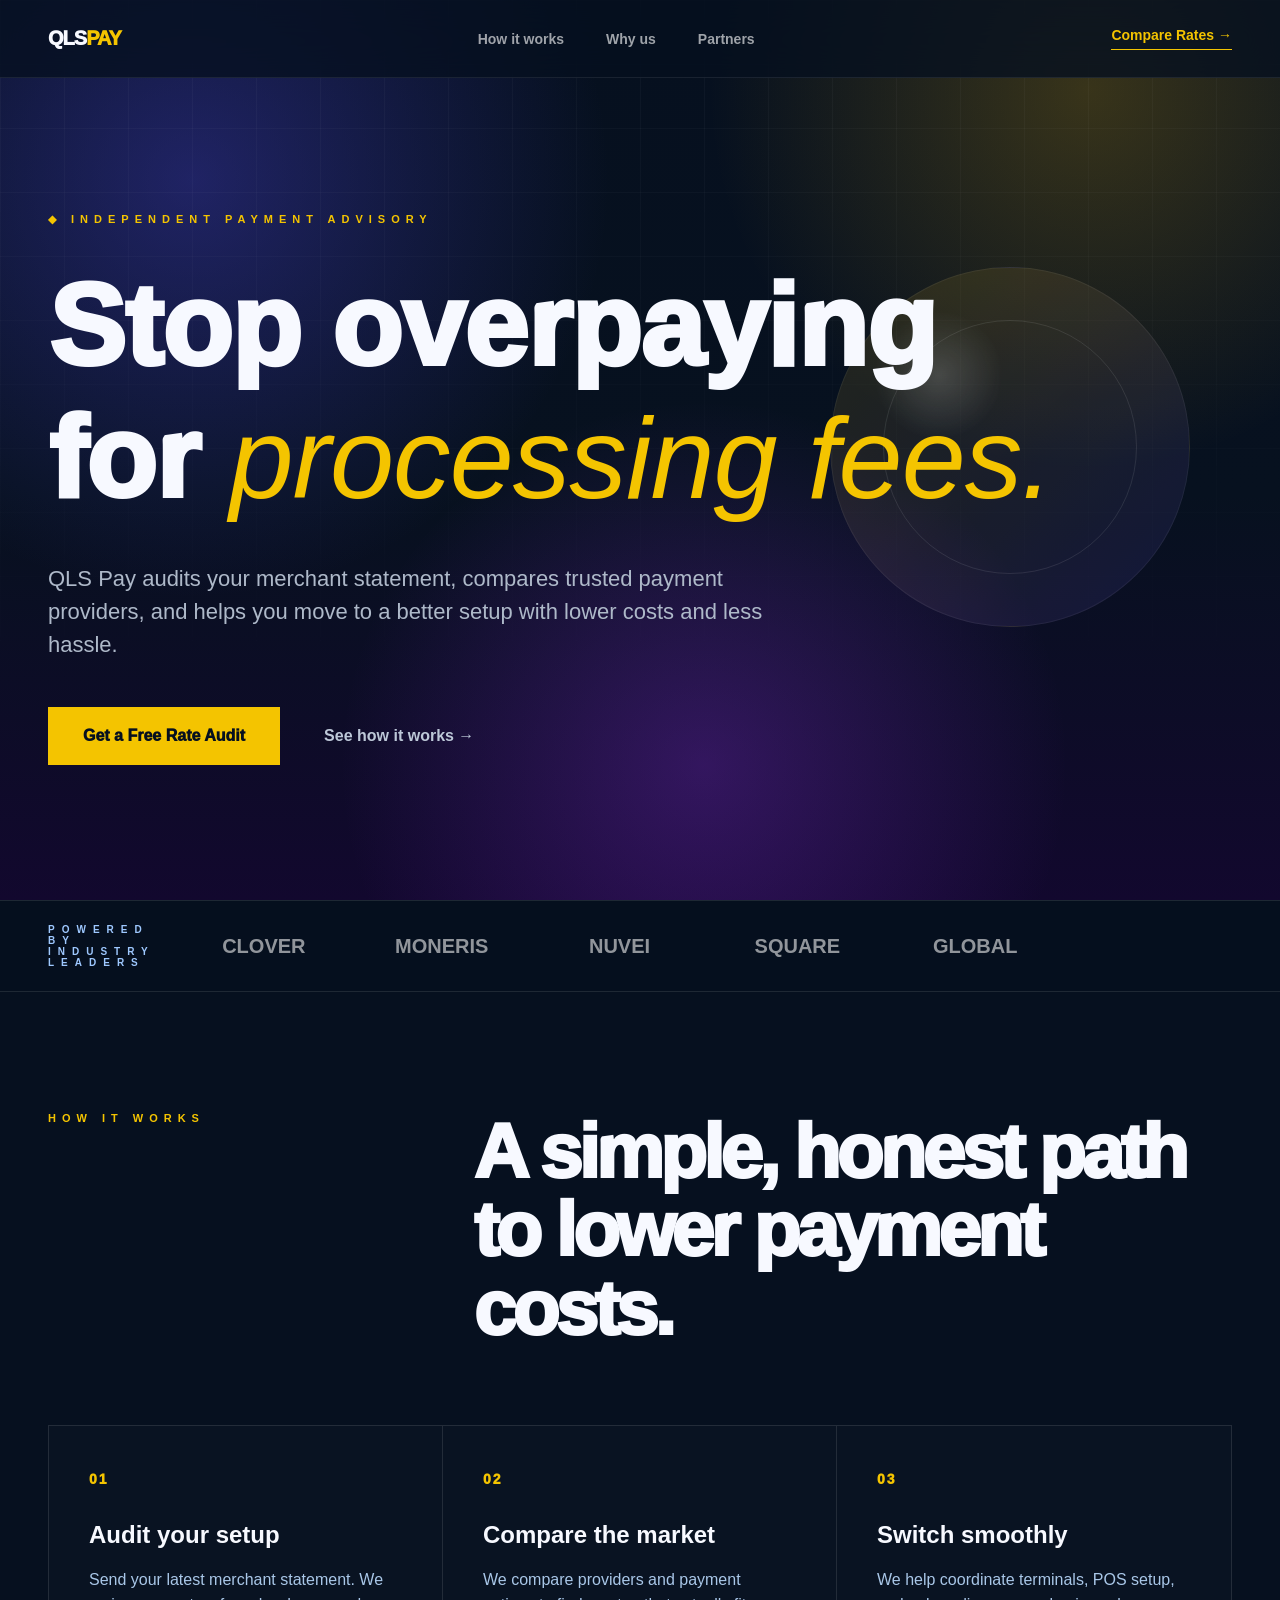
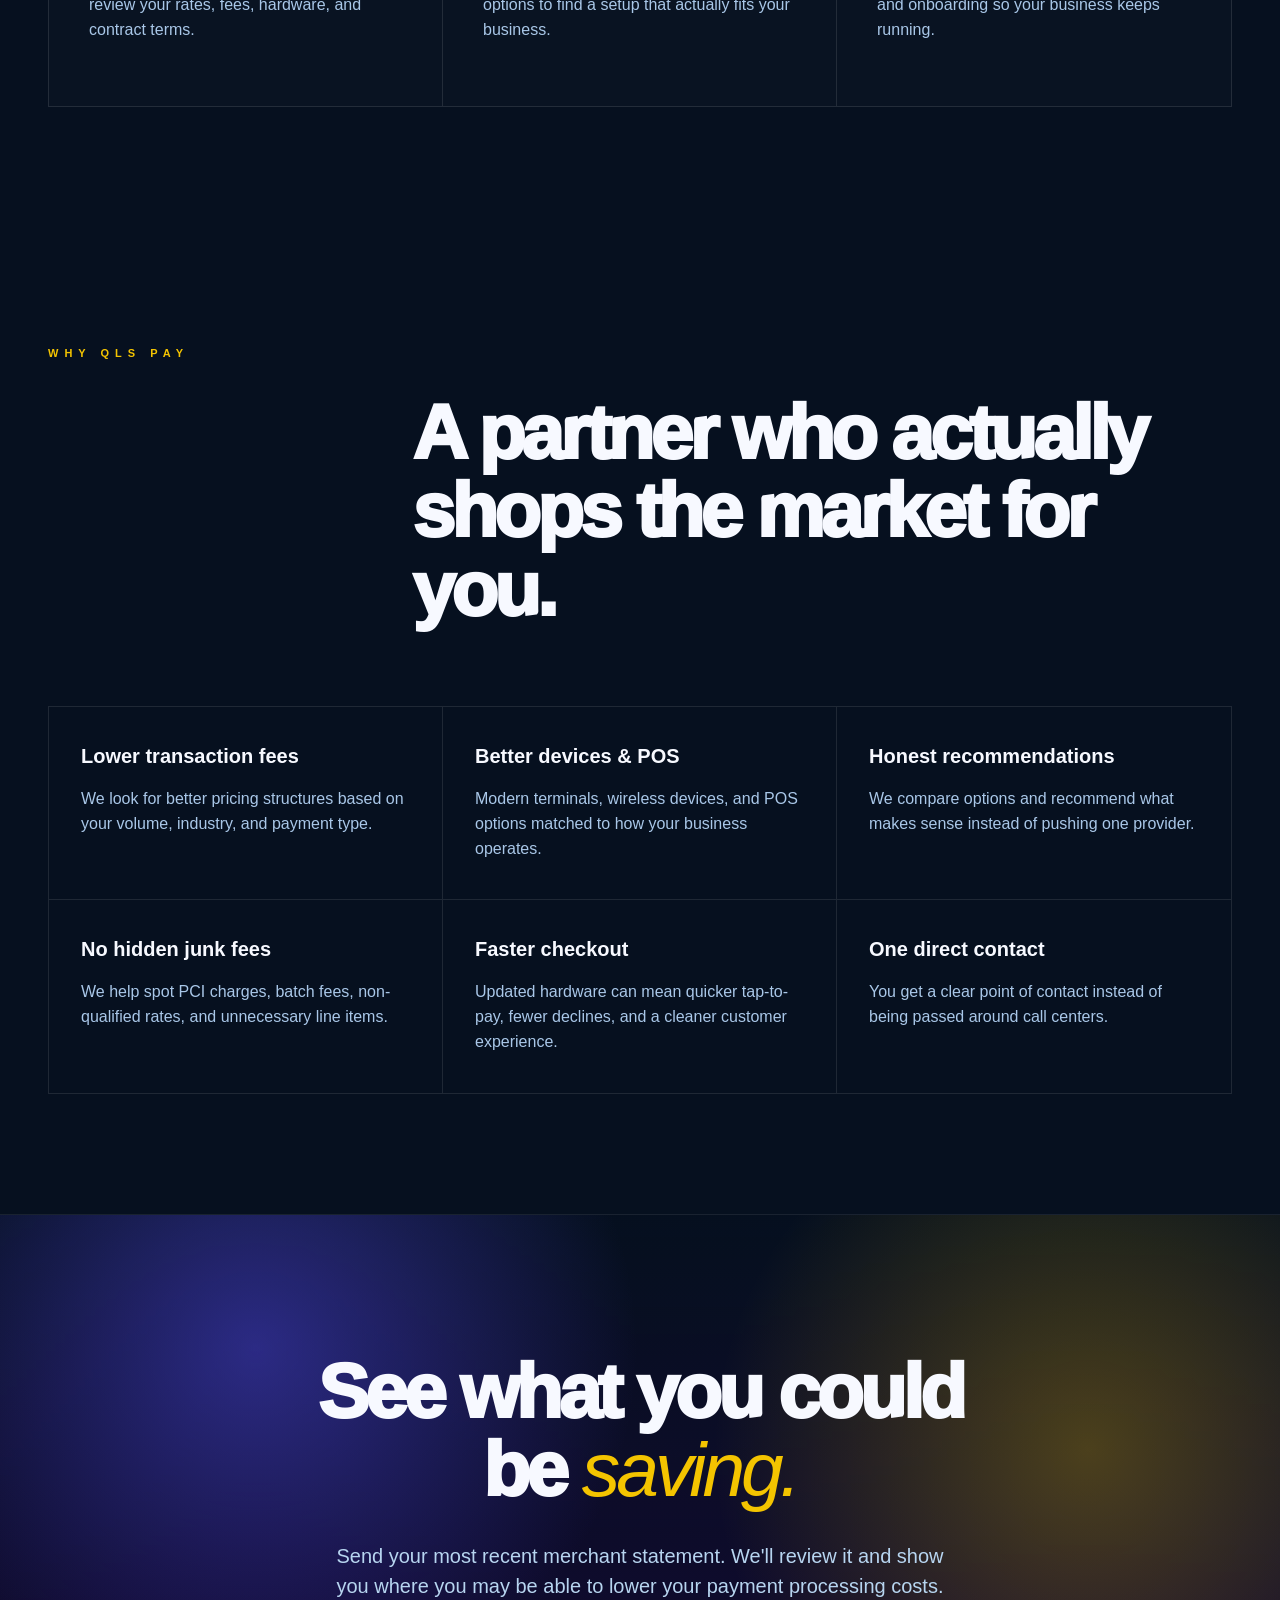
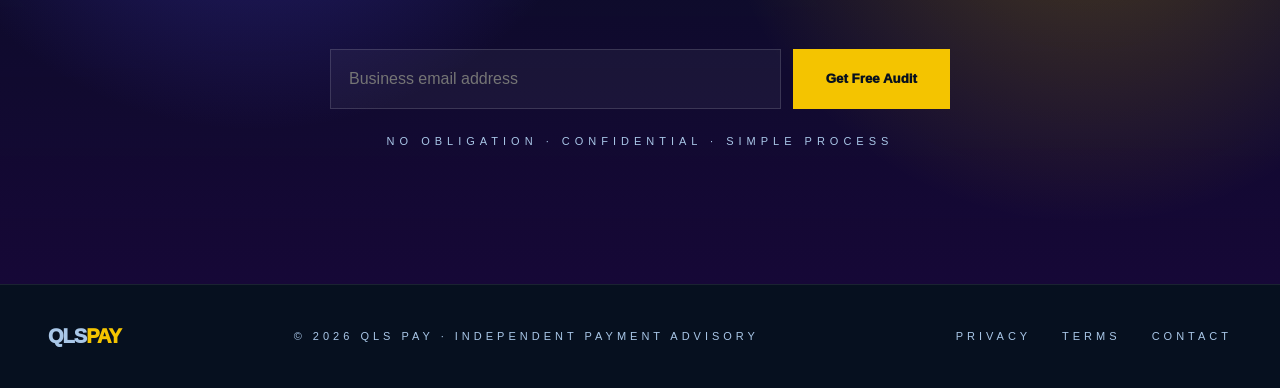
==== index.html @ 3288149d "Update QLS Pay landing page" ====
<!DOCTYPE html>
<html lang="en">
<head>
  <meta charset="UTF-8" />
  <meta name="viewport" content="width=device-width, initial-scale=1.0" />
  <title>QLS Pay</title>

  <style>
    * { margin: 0; padding: 0; box-sizing: border-box; }

    html { scroll-behavior: smooth; }


        #how,
        #why,
        #partners,
        #audit {
            scroll-margin-top: 100px;
        }
    body {
      font-family: Inter, Arial, Helvetica, sans-serif;
      background: #06101f;
      color: #f7f9ff;
      overflow-x: hidden;
    }

    body::before {
      content: "";
      position: fixed;
      inset: 0;
      z-index: -2;
      background:
        radial-gradient(circle at 15% 20%, rgba(79, 70, 229, .35), transparent 32%),
        radial-gradient(circle at 85% 10%, rgba(234, 179, 8, .22), transparent 28%),
        radial-gradient(circle at 55% 85%, rgba(147, 51, 234, .28), transparent 35%),
        linear-gradient(180deg, #06101f, #07111f 55%, #12082e);
    }

    body::after {
      content: "";
      position: fixed;
      inset: 0;
      z-index: -1;
      background-image:
        linear-gradient(rgba(255,255,255,.035) 1px, transparent 1px),
        linear-gradient(90deg, rgba(255,255,255,.035) 1px, transparent 1px);
      background-size: 64px 64px;
      mask-image: linear-gradient(to bottom, black, transparent 85%);
    }

    .nav {
      position: sticky;
      top: 0;
      z-index: 10;
      height: 78px;
      padding: 0 48px;
      display: flex;
      align-items: center;
      justify-content: space-between;
      background: rgba(6, 16, 31, .78);
      backdrop-filter: blur(18px);
      border-bottom: 1px solid rgba(255,255,255,.08);
    }

    .logo {
      font-size: 20px;
      font-weight: 950;
      letter-spacing: -1px;
    }

    .logo span { color: #f4c400; }

    .links {
      display: flex;
      gap: 42px;
    }

    a {
      color: inherit;
      text-decoration: none;
    }

    .links a {
      color: rgba(255,255,255,.62);
      font-size: 14px;
      font-weight: 800;
      transition: .25s ease;
    }

    .links a:hover {
      color: #fff;
      text-shadow: 0 0 18px rgba(244,196,0,.45);
    }

    .navCta {
      color: #f4c400;
      font-size: 14px;
      font-weight: 900;
      border-bottom: 1px solid #f4c400;
      padding-bottom: 6px;
      transition: .25s ease;
    }

    .navCta:hover {
      color: #06101f;
      background: #f4c400;
      padding: 12px 18px;
      border-radius: 999px;
      box-shadow: 0 0 35px rgba(244,196,0,.45);
    }

    section {
      padding-left: 48px;
      padding-right: 48px;
    }

    .hero {
      min-height: calc(100vh - 78px);
      display: flex;
      align-items: center;
      position: relative;
    }

    .heroInner {
      max-width: 1040px;
      animation: fadeUp .9s ease both;
    }

    .eyebrow,
    .label {
      color: #f4c400;
      letter-spacing: 6px;
      font-size: 11px;
      font-weight: 900;
      margin-bottom: 34px;
    }

    h1 {
      max-width: 1040px;
      font-size: clamp(58px, 9vw, 118px);
      letter-spacing: -1px;
      font-weight: 950;
    }

    h1 em,
    h2 em {
      color: #f4c400;
      font-style: italic;
      font-weight: 400;
    }

    .sub {
      max-width: 720px;
      margin-top: 38px;
      color: #aeb9c9;
      font-size: 22px;
      line-height: 1.5;
    }

    .heroActions {
      display: flex;
      align-items: center;
      gap: 22px;
      margin-top: 46px;
    }

    .btn {
      display: inline-flex;
      align-items: center;
      justify-content: center;
      min-height: 58px;
      padding: 0 34px;
      background: #f4c400;
      color: #06101f;
      font-weight: 950;
      transition: .25s ease;
      border: 1px solid #f4c400;
    }

    .btn:hover {
      transform: translateY(-4px);
      box-shadow: 0 22px 50px rgba(244,196,0,.32);
      background: #ffe35a;
    }

    .ghostBtn {
      color: #bdc8d8;
      font-weight: 900;
      padding: 18px 22px;
      transition: .25s ease;
      border-radius: 999px;
    }

    .ghostBtn:hover {
      color: #fff;
      background: rgba(255,255,255,.08);
      box-shadow: inset 0 0 0 1px rgba(255,255,255,.1);
    }

    .orb {
      position: absolute;
      right: 7%;
      top: 23%;
      width: 360px;
      height: 360px;
      border-radius: 50%;
      background:
        radial-gradient(circle at 30% 30%, rgba(255,255,255,.22), transparent 18%),
        linear-gradient(135deg, rgba(244,196,0,.16), rgba(79,70,229,.18));
      border: 1px solid rgba(255,255,255,.08);
      filter: blur(.2px);
      animation: float 6s ease-in-out infinite;
      opacity: .75;
    }

    .orb::after {
      content: "";
      position: absolute;
      inset: 52px;
      border-radius: 50%;
      border: 1px solid rgba(255,255,255,.13);
    }

    .compare {
      min-height: 92px;
      display: grid;
      grid-template-columns: 1fr repeat(6, 1.35fr);
      align-items: center;
      gap: 20px;
      background: rgba(6, 16, 31, .9);
      border-top: 1px solid rgba(255,255,255,.1);
      border-bottom: 1px solid rgba(255,255,255,.1);
    }

    .compare span {
      color: #9ec8ff;
      letter-spacing: 7px;
      font-size: 10px;
      font-weight: 900;
    }

    .compare b {
      text-align: center;
      color: rgba(255,255,255,.56);
      font-size: 20px;
      transition: .25s ease;
    }

    .compare b:hover {
      color: #fff;
      transform: translateY(-3px);
    }

    .how,
    .why {
      background: #06101f;
      padding-top: 120px;
      padding-bottom: 120px;
    }

    h2 {
      font-size: clamp(48px, 6vw, 78px);
      line-height: 1.02;
      letter-spacing: -4px;
      font-weight: 950;
    }

    .sectionHead {
      display: grid;
      grid-template-columns: .65fr 1.35fr;
      gap: 60px;
      align-items: start;
    }

    .steps {
      margin-top: 78px;
      display: grid;
      grid-template-columns: repeat(3, 1fr);
      border: 1px solid rgba(255,255,255,.1);
      background: rgba(255,255,255,.015);
    }

    .step {
      padding: 44px 40px;
      min-height: 280px;
      border-right: 1px solid rgba(255,255,255,.1);
      transition: .3s ease;
    }

    .step:last-child { border-right: none; }

    .step:hover,
    .card:hover {
      background: rgba(255,255,255,.045);
      transform: translateY(-6px);
      box-shadow: 0 28px 80px rgba(0,0,0,.25);
    }

    .num {
      color: #f4c400;
      font-weight: 950;
      letter-spacing: 2px;
      font-size: 14px;
    }

    h3 {
      margin-top: 34px;
      font-size: 24px;
      line-height: 1.1;
    }

    .step p,
    .card p {
      margin-top: 20px;
      color: #a9c7e8;
      font-size: 16px;
      line-height: 1.55;
      max-width: 360px;
    }

    .whyTitle {
      max-width: 820px;
      margin-left: auto;
    }

    .grid {
      margin-top: 78px;
      display: grid;
      grid-template-columns: repeat(3, 1fr);
      border: 1px solid rgba(255,255,255,.1);
    }

    .card {
      min-height: 178px;
      padding: 38px 32px;
      border-right: 1px solid rgba(255,255,255,.1);
      border-bottom: 1px solid rgba(255,255,255,.1);
      transition: .3s ease;
    }

    .card:nth-child(3),
    .card:nth-child(6) { border-right: none; }

    .card:nth-child(n+4) { border-bottom: none; }

    .card h3 {
      margin-top: 0;
      font-size: 20px;
    }

    .audit {
      min-height: 670px;
      display: flex;
      align-items: center;
      justify-content: center;
      text-align: center;
      position: relative;
      overflow: hidden;
      border-top: 1px solid rgba(255,255,255,.08);
    }

    .audit::before {
      content: "";
      position: absolute;
      inset: 0;
      background:
        radial-gradient(circle at 20% 20%, rgba(79,70,229,.5), transparent 33%),
        radial-gradient(circle at 85% 35%, rgba(244,196,0,.28), transparent 32%),
        linear-gradient(180deg, rgba(6,16,31,.7), #160837);
      z-index: 0;
    }

    .auditInner {
      position: relative;
      z-index: 1;
      max-width: 760px;
    }

    .audit p {
      margin: 32px auto 0;
      max-width: 620px;
      color: #b7d5f0;
      font-size: 20px;
      line-height: 1.5;
    }

    .form {
      margin: 48px auto 0;
      display: flex;
      max-width: 620px;
      gap: 12px;
    }

    .form input {
      flex: 1;
      height: 60px;
      background: rgba(255,255,255,.045);
      border: 1px solid rgba(255,255,255,.14);
      color: #fff;
      padding: 0 18px;
      font-size: 16px;
      outline: none;
      transition: .25s ease;
    }

    .form input:focus {
      border-color: #f4c400;
      box-shadow: 0 0 0 4px rgba(244,196,0,.12);
    }

    .form button {
      height: 60px;
      background: #f4c400;
      border: 1px solid #f4c400;
      color: #06101f;
      padding: 0 32px;
      font-weight: 950;
      cursor: pointer;
      transition: .25s ease;
    }

    .form button:hover {
      background: #ffe35a;
      transform: translateY(-4px);
      box-shadow: 0 22px 50px rgba(244,196,0,.35);
    }

    .small {
      margin-top: 26px;
      color: #a9c7e8;
      letter-spacing: 5px;
      font-size: 11px;
    }

    footer {
      min-height: 104px;
      padding: 0 48px;
      background: #06101f;
      display: flex;
      align-items: center;
      justify-content: space-between;
      color: #a9c7e8;
      font-size: 11px;
      letter-spacing: 4px;
      border-top: 1px solid rgba(255,255,255,.08);
    }

    footer a {
      margin-left: 24px;
      transition: .25s ease;
    }

    footer a:hover { color: #f4c400; }

    .reveal {
      opacity: 0;
      transform: translateY(36px);
      transition: .8s ease;
    }

    .reveal.show {
      opacity: 1;
      transform: translateY(0);
    }

    @keyframes fadeUp {
      from { opacity: 0; transform: translateY(28px); }
      to { opacity: 1; transform: translateY(0); }
    }

    @keyframes float {
      0%, 100% { transform: translateY(0) rotate(0deg); }
      50% { transform: translateY(-24px) rotate(8deg); }
    }

    @media (max-width: 900px) {
      .nav,
      section,
      footer {
        padding-left: 20px;
        padding-right: 20px;
      }

      .links { display: none; }

      h1 {
        letter-spacing: -3px;
      }

      .orb { display: none; }

      .compare {
        grid-template-columns: 1fr 1fr;
        padding-top: 28px;
        padding-bottom: 28px;
      }

      .sectionHead,
      .steps,
      .grid {
        grid-template-columns: 1fr;
      }

      .whyTitle {
        margin-left: 0;
      }

      .step,
      .card {
        border-right: none !important;
        border-bottom: 1px solid rgba(255,255,255,.1) !important;
      }

      .form {
        flex-direction: column;
      }

      footer {
        padding-top: 28px;
        padding-bottom: 28px;
        flex-direction: column;
        gap: 18px;
        text-align: center;
      }
    }
  </style>
</head>

<body>
  <nav class="nav">
    <div class="logo">QLS<span>PAY</span></div>

    <div class="links">
      <a href="#how">How it works</a>
      <a href="#why">Why us</a>
      <a href="#partners">Partners</a>
    </div>

    <a class="navCta" href="#audit">Compare Rates →</a>
  </nav>

  <section class="hero">
    <div class="orb"></div>

    <div class="heroInner">
      <p class="eyebrow">◆ INDEPENDENT PAYMENT ADVISORY</p>

      <h1>
        Stop overpaying<br>
        for <em>processing fees.</em>
      </h1>

      <p class="sub">
        QLS Pay audits your merchant statement, compares trusted payment providers,
        and helps you move to a better setup with lower costs and less hassle.
      </p>

      <div class="heroActions">
        <a class="btn" href="#audit">Get a Free Rate Audit</a>
        <a class="ghostBtn" href="#how">See how it works →</a>
      </div>
    </div>
  </section>

  <section id="partners" class="compare reveal">
    <span>POWERED BY INDUSTRY LEADERS</span>    
    <b>CLOVER</b>
    <b>MONERIS</b>
    <b>NUVEI</b>
    <b>SQUARE</b>
    <b>GLOBAL</b>
  </section>

  <section id="how" class="how">
    <div class="sectionHead reveal">
      <p class="label">HOW IT WORKS</p>
      <h2>A simple, honest path<br>to lower payment costs.</h2>
    </div>

    <div class="steps reveal">
      <div class="step">
        <span class="num">01</span>
        <h3>Audit your setup</h3>
        <p>Send your latest merchant statement. We review your rates, fees, hardware, and contract terms.</p>
      </div>

      <div class="step">
        <span class="num">02</span>
        <h3>Compare the market</h3>
        <p>We compare providers and payment options to find a setup that actually fits your business.</p>
      </div>

      <div class="step">
        <span class="num">03</span>
        <h3>Switch smoothly</h3>
        <p>We help coordinate terminals, POS setup, and onboarding so your business keeps running.</p>
      </div>
    </div>
  </section>

  <section id="why" class="why">
    <div class="reveal">
      <p class="label">WHY QLS PAY</p>
      <h2 class="whyTitle">A partner who actually shops the market for you.</h2>
    </div>

    <div class="grid reveal">
      <div class="card">
        <h3>Lower transaction fees</h3>
        <p>We look for better pricing structures based on your volume, industry, and payment type.</p>
      </div>

      <div class="card">
        <h3>Better devices & POS</h3>
        <p>Modern terminals, wireless devices, and POS options matched to how your business operates.</p>
      </div>

      <div class="card">
        <h3>Honest recommendations</h3>
        <p>We compare options and recommend what makes sense instead of pushing one provider.</p>
      </div>

      <div class="card">
        <h3>No hidden junk fees</h3>
        <p>We help spot PCI charges, batch fees, non-qualified rates, and unnecessary line items.</p>
      </div>

      <div class="card">
        <h3>Faster checkout</h3>
        <p>Updated hardware can mean quicker tap-to-pay, fewer declines, and a cleaner customer experience.</p>
      </div>

      <div class="card">
        <h3>One direct contact</h3>
        <p>You get a clear point of contact instead of being passed around call centers.</p>
      </div>
    </div>
  </section>

  <section id="audit" class="audit">
    <div class="auditInner reveal">
      <h2>See what you could<br>be <em>saving.</em></h2>

      <p>
        Send your most recent merchant statement. We'll review it and show you
        where you may be able to lower your payment processing costs.
      </p>

      <form class="form">
        <input type="email" placeholder="Business email address">
        <button type="submit">Get Free Audit</button>
      </form>

      <div class="small">
        NO OBLIGATION · CONFIDENTIAL · SIMPLE PROCESS
      </div>
    </div>
  </section>

  <footer>
    <div class="logo">QLS<span>PAY</span></div>
    <div>© 2026 QLS PAY · INDEPENDENT PAYMENT ADVISORY</div>
    <div>
      <a href="#">PRIVACY</a>
      <a href="#">TERMS</a>
      <a href="#">CONTACT</a>
    </div>
  </footer>

  <script>
    const reveals = document.querySelectorAll(".reveal");

    const observer = new IntersectionObserver((entries) => {
      entries.forEach((entry) => {
        if (entry.isIntersecting) {
          entry.target.classList.add("show");
        }
      });
    }, { threshold: 0.15 });

    reveals.forEach((el) => observer.observe(el));
  </script>
</body>
</html>
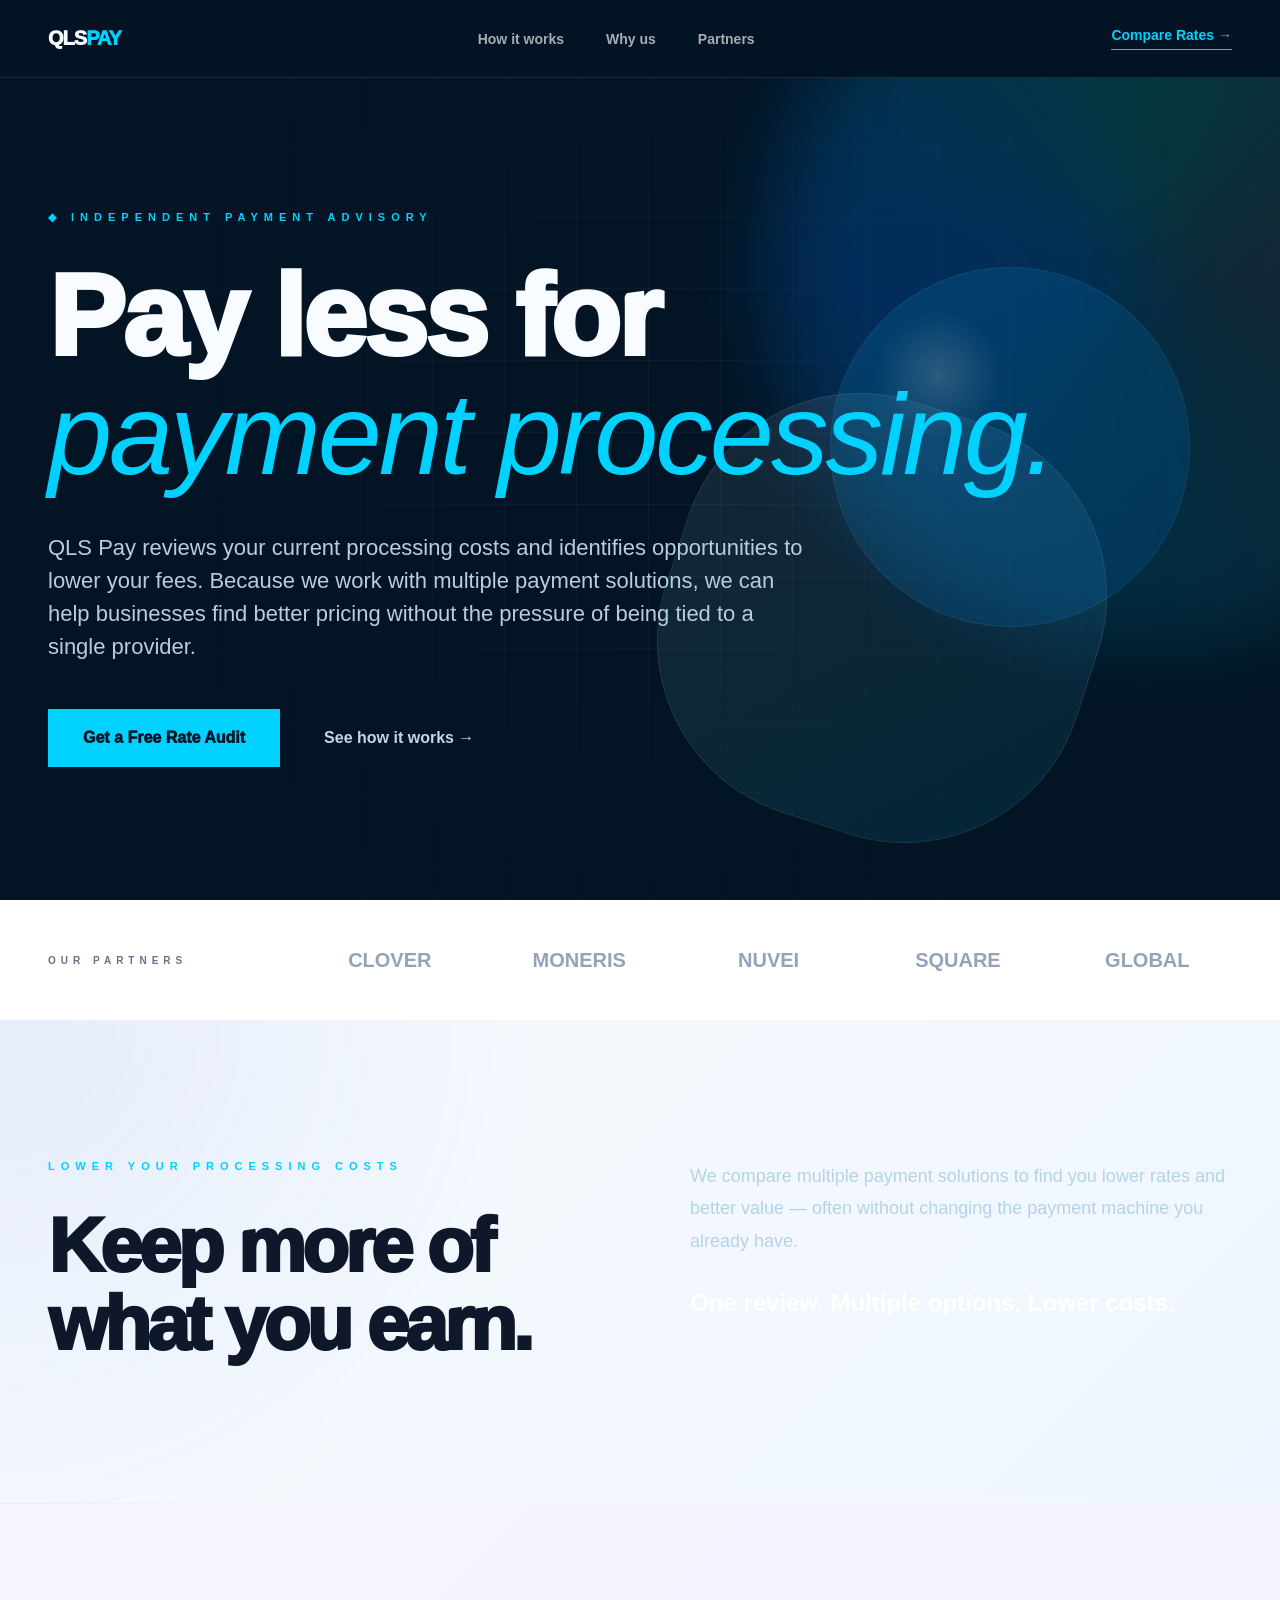
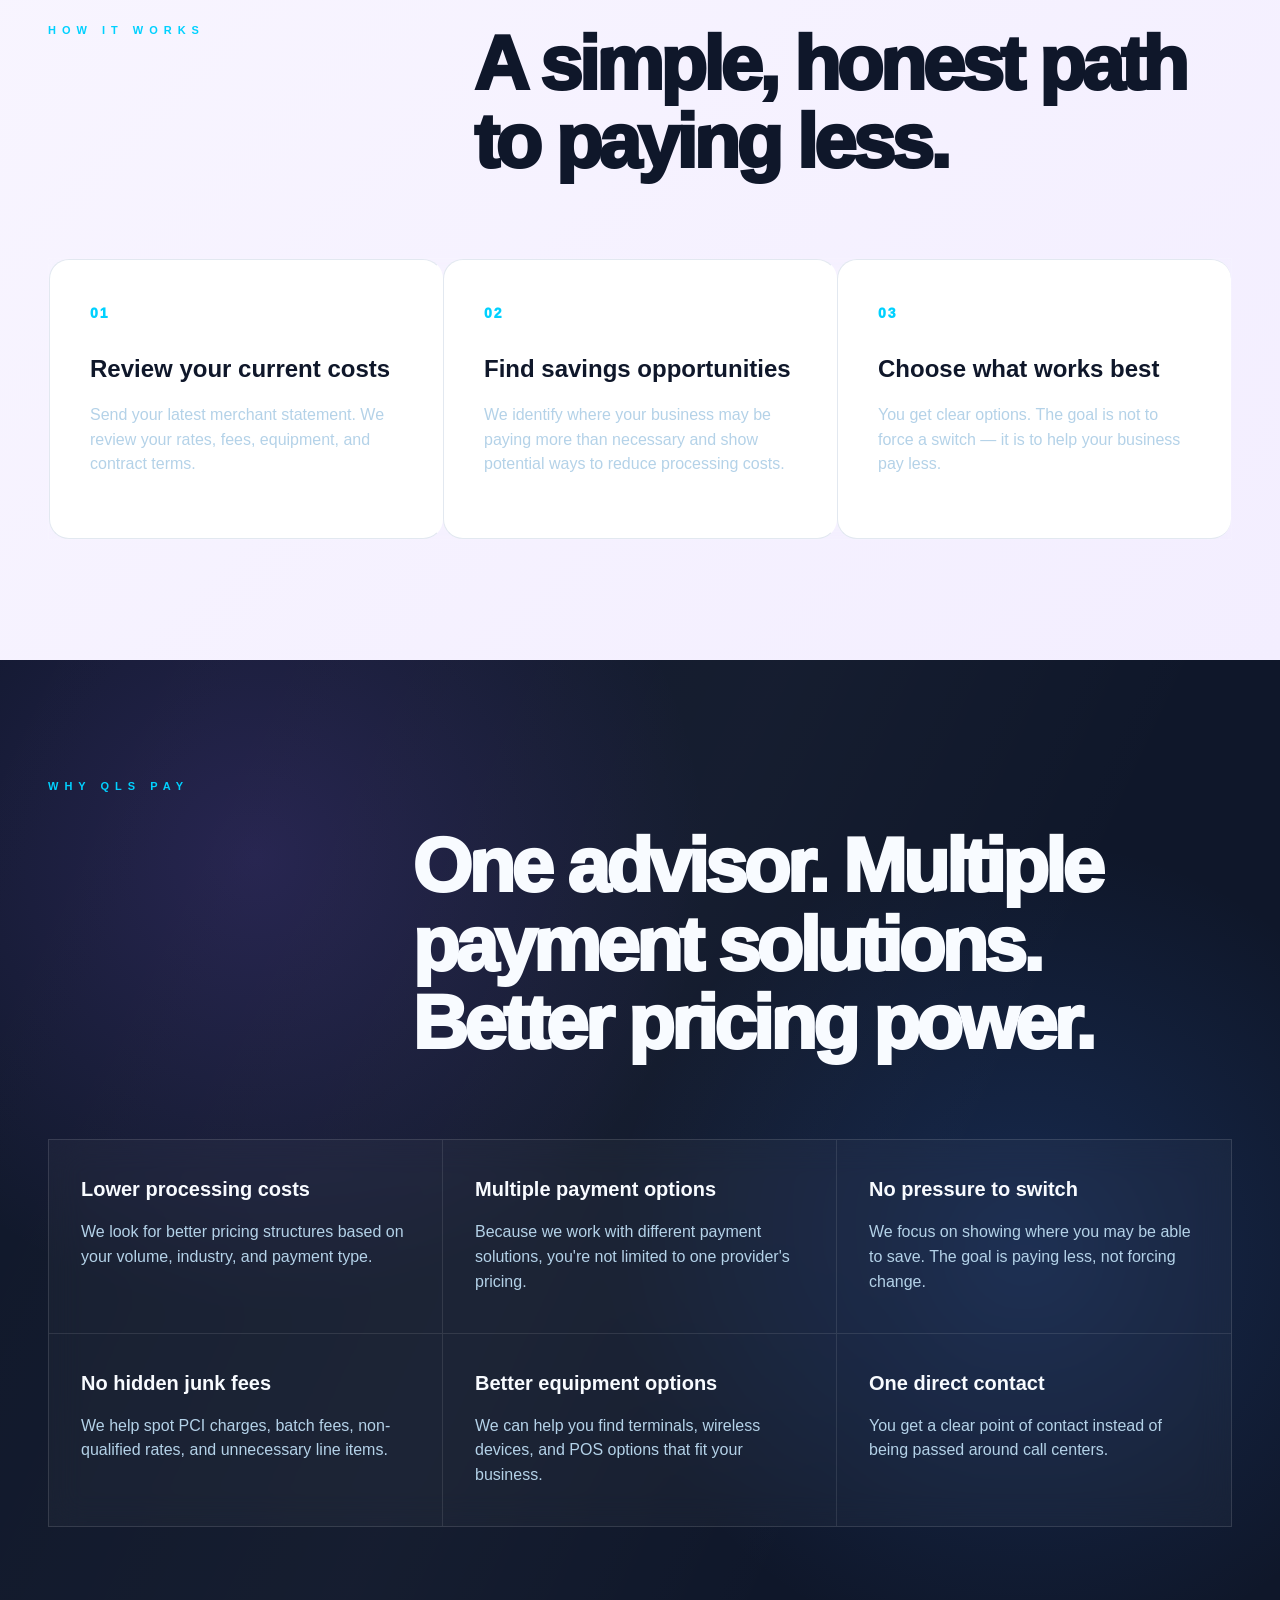
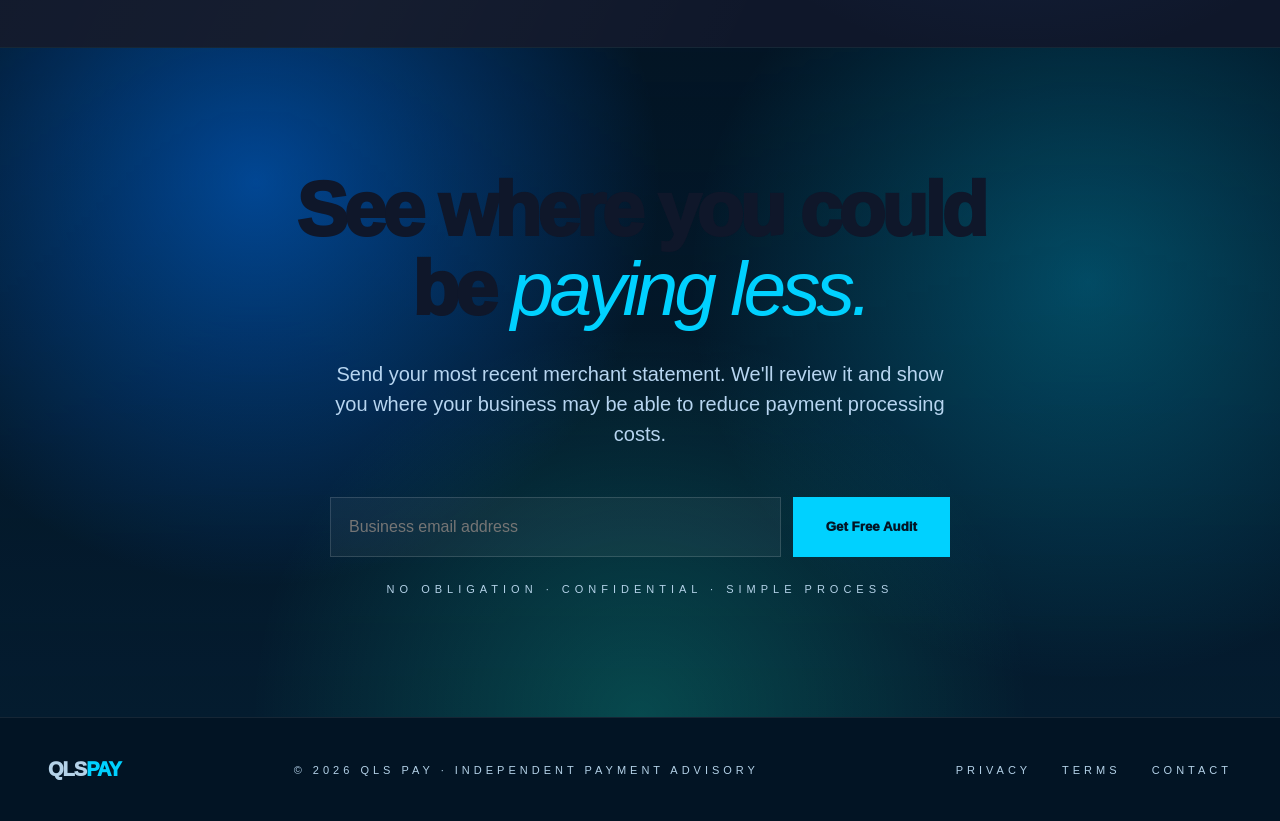
==== commit 1d2354c7: "Update QLS Pay landing page" ====
--- a/index.html
+++ b/index.html
@@ -4,526 +4,7 @@
   <meta charset="UTF-8" />
   <meta name="viewport" content="width=device-width, initial-scale=1.0" />
   <title>QLS Pay</title>
-
-  <style>
-    * { margin: 0; padding: 0; box-sizing: border-box; }
-
-    html { scroll-behavior: smooth; }
-
-
-        #how,
-        #why,
-        #partners,
-        #audit {
-            scroll-margin-top: 100px;
-        }
-    body {
-      font-family: Inter, Arial, Helvetica, sans-serif;
-      background: #06101f;
-      color: #f7f9ff;
-      overflow-x: hidden;
-    }
-
-    body::before {
-      content: "";
-      position: fixed;
-      inset: 0;
-      z-index: -2;
-      background:
-        radial-gradient(circle at 15% 20%, rgba(79, 70, 229, .35), transparent 32%),
-        radial-gradient(circle at 85% 10%, rgba(234, 179, 8, .22), transparent 28%),
-        radial-gradient(circle at 55% 85%, rgba(147, 51, 234, .28), transparent 35%),
-        linear-gradient(180deg, #06101f, #07111f 55%, #12082e);
-    }
-
-    body::after {
-      content: "";
-      position: fixed;
-      inset: 0;
-      z-index: -1;
-      background-image:
-        linear-gradient(rgba(255,255,255,.035) 1px, transparent 1px),
-        linear-gradient(90deg, rgba(255,255,255,.035) 1px, transparent 1px);
-      background-size: 64px 64px;
-      mask-image: linear-gradient(to bottom, black, transparent 85%);
-    }
-
-    .nav {
-      position: sticky;
-      top: 0;
-      z-index: 10;
-      height: 78px;
-      padding: 0 48px;
-      display: flex;
-      align-items: center;
-      justify-content: space-between;
-      background: rgba(6, 16, 31, .78);
-      backdrop-filter: blur(18px);
-      border-bottom: 1px solid rgba(255,255,255,.08);
-    }
-
-    .logo {
-      font-size: 20px;
-      font-weight: 950;
-      letter-spacing: -1px;
-    }
-
-    .logo span { color: #f4c400; }
-
-    .links {
-      display: flex;
-      gap: 42px;
-    }
-
-    a {
-      color: inherit;
-      text-decoration: none;
-    }
-
-    .links a {
-      color: rgba(255,255,255,.62);
-      font-size: 14px;
-      font-weight: 800;
-      transition: .25s ease;
-    }
-
-    .links a:hover {
-      color: #fff;
-      text-shadow: 0 0 18px rgba(244,196,0,.45);
-    }
-
-    .navCta {
-      color: #f4c400;
-      font-size: 14px;
-      font-weight: 900;
-      border-bottom: 1px solid #f4c400;
-      padding-bottom: 6px;
-      transition: .25s ease;
-    }
-
-    .navCta:hover {
-      color: #06101f;
-      background: #f4c400;
-      padding: 12px 18px;
-      border-radius: 999px;
-      box-shadow: 0 0 35px rgba(244,196,0,.45);
-    }
-
-    section {
-      padding-left: 48px;
-      padding-right: 48px;
-    }
-
-    .hero {
-      min-height: calc(100vh - 78px);
-      display: flex;
-      align-items: center;
-      position: relative;
-    }
-
-    .heroInner {
-      max-width: 1040px;
-      animation: fadeUp .9s ease both;
-    }
-
-    .eyebrow,
-    .label {
-      color: #f4c400;
-      letter-spacing: 6px;
-      font-size: 11px;
-      font-weight: 900;
-      margin-bottom: 34px;
-    }
-
-    h1 {
-      max-width: 1040px;
-      font-size: clamp(58px, 9vw, 118px);
-      letter-spacing: -1px;
-      font-weight: 950;
-    }
-
-    h1 em,
-    h2 em {
-      color: #f4c400;
-      font-style: italic;
-      font-weight: 400;
-    }
-
-    .sub {
-      max-width: 720px;
-      margin-top: 38px;
-      color: #aeb9c9;
-      font-size: 22px;
-      line-height: 1.5;
-    }
-
-    .heroActions {
-      display: flex;
-      align-items: center;
-      gap: 22px;
-      margin-top: 46px;
-    }
-
-    .btn {
-      display: inline-flex;
-      align-items: center;
-      justify-content: center;
-      min-height: 58px;
-      padding: 0 34px;
-      background: #f4c400;
-      color: #06101f;
-      font-weight: 950;
-      transition: .25s ease;
-      border: 1px solid #f4c400;
-    }
-
-    .btn:hover {
-      transform: translateY(-4px);
-      box-shadow: 0 22px 50px rgba(244,196,0,.32);
-      background: #ffe35a;
-    }
-
-    .ghostBtn {
-      color: #bdc8d8;
-      font-weight: 900;
-      padding: 18px 22px;
-      transition: .25s ease;
-      border-radius: 999px;
-    }
-
-    .ghostBtn:hover {
-      color: #fff;
-      background: rgba(255,255,255,.08);
-      box-shadow: inset 0 0 0 1px rgba(255,255,255,.1);
-    }
-
-    .orb {
-      position: absolute;
-      right: 7%;
-      top: 23%;
-      width: 360px;
-      height: 360px;
-      border-radius: 50%;
-      background:
-        radial-gradient(circle at 30% 30%, rgba(255,255,255,.22), transparent 18%),
-        linear-gradient(135deg, rgba(244,196,0,.16), rgba(79,70,229,.18));
-      border: 1px solid rgba(255,255,255,.08);
-      filter: blur(.2px);
-      animation: float 6s ease-in-out infinite;
-      opacity: .75;
-    }
-
-    .orb::after {
-      content: "";
-      position: absolute;
-      inset: 52px;
-      border-radius: 50%;
-      border: 1px solid rgba(255,255,255,.13);
-    }
-
-    .compare {
-      min-height: 92px;
-      display: grid;
-      grid-template-columns: 1fr repeat(6, 1.35fr);
-      align-items: center;
-      gap: 20px;
-      background: rgba(6, 16, 31, .9);
-      border-top: 1px solid rgba(255,255,255,.1);
-      border-bottom: 1px solid rgba(255,255,255,.1);
-    }
-
-    .compare span {
-      color: #9ec8ff;
-      letter-spacing: 7px;
-      font-size: 10px;
-      font-weight: 900;
-    }
-
-    .compare b {
-      text-align: center;
-      color: rgba(255,255,255,.56);
-      font-size: 20px;
-      transition: .25s ease;
-    }
-
-    .compare b:hover {
-      color: #fff;
-      transform: translateY(-3px);
-    }
-
-    .how,
-    .why {
-      background: #06101f;
-      padding-top: 120px;
-      padding-bottom: 120px;
-    }
-
-    h2 {
-      font-size: clamp(48px, 6vw, 78px);
-      line-height: 1.02;
-      letter-spacing: -4px;
-      font-weight: 950;
-    }
-
-    .sectionHead {
-      display: grid;
-      grid-template-columns: .65fr 1.35fr;
-      gap: 60px;
-      align-items: start;
-    }
-
-    .steps {
-      margin-top: 78px;
-      display: grid;
-      grid-template-columns: repeat(3, 1fr);
-      border: 1px solid rgba(255,255,255,.1);
-      background: rgba(255,255,255,.015);
-    }
-
-    .step {
-      padding: 44px 40px;
-      min-height: 280px;
-      border-right: 1px solid rgba(255,255,255,.1);
-      transition: .3s ease;
-    }
-
-    .step:last-child { border-right: none; }
-
-    .step:hover,
-    .card:hover {
-      background: rgba(255,255,255,.045);
-      transform: translateY(-6px);
-      box-shadow: 0 28px 80px rgba(0,0,0,.25);
-    }
-
-    .num {
-      color: #f4c400;
-      font-weight: 950;
-      letter-spacing: 2px;
-      font-size: 14px;
-    }
-
-    h3 {
-      margin-top: 34px;
-      font-size: 24px;
-      line-height: 1.1;
-    }
-
-    .step p,
-    .card p {
-      margin-top: 20px;
-      color: #a9c7e8;
-      font-size: 16px;
-      line-height: 1.55;
-      max-width: 360px;
-    }
-
-    .whyTitle {
-      max-width: 820px;
-      margin-left: auto;
-    }
-
-    .grid {
-      margin-top: 78px;
-      display: grid;
-      grid-template-columns: repeat(3, 1fr);
-      border: 1px solid rgba(255,255,255,.1);
-    }
-
-    .card {
-      min-height: 178px;
-      padding: 38px 32px;
-      border-right: 1px solid rgba(255,255,255,.1);
-      border-bottom: 1px solid rgba(255,255,255,.1);
-      transition: .3s ease;
-    }
-
-    .card:nth-child(3),
-    .card:nth-child(6) { border-right: none; }
-
-    .card:nth-child(n+4) { border-bottom: none; }
-
-    .card h3 {
-      margin-top: 0;
-      font-size: 20px;
-    }
-
-    .audit {
-      min-height: 670px;
-      display: flex;
-      align-items: center;
-      justify-content: center;
-      text-align: center;
-      position: relative;
-      overflow: hidden;
-      border-top: 1px solid rgba(255,255,255,.08);
-    }
-
-    .audit::before {
-      content: "";
-      position: absolute;
-      inset: 0;
-      background:
-        radial-gradient(circle at 20% 20%, rgba(79,70,229,.5), transparent 33%),
-        radial-gradient(circle at 85% 35%, rgba(244,196,0,.28), transparent 32%),
-        linear-gradient(180deg, rgba(6,16,31,.7), #160837);
-      z-index: 0;
-    }
-
-    .auditInner {
-      position: relative;
-      z-index: 1;
-      max-width: 760px;
-    }
-
-    .audit p {
-      margin: 32px auto 0;
-      max-width: 620px;
-      color: #b7d5f0;
-      font-size: 20px;
-      line-height: 1.5;
-    }
-
-    .form {
-      margin: 48px auto 0;
-      display: flex;
-      max-width: 620px;
-      gap: 12px;
-    }
-
-    .form input {
-      flex: 1;
-      height: 60px;
-      background: rgba(255,255,255,.045);
-      border: 1px solid rgba(255,255,255,.14);
-      color: #fff;
-      padding: 0 18px;
-      font-size: 16px;
-      outline: none;
-      transition: .25s ease;
-    }
-
-    .form input:focus {
-      border-color: #f4c400;
-      box-shadow: 0 0 0 4px rgba(244,196,0,.12);
-    }
-
-    .form button {
-      height: 60px;
-      background: #f4c400;
-      border: 1px solid #f4c400;
-      color: #06101f;
-      padding: 0 32px;
-      font-weight: 950;
-      cursor: pointer;
-      transition: .25s ease;
-    }
-
-    .form button:hover {
-      background: #ffe35a;
-      transform: translateY(-4px);
-      box-shadow: 0 22px 50px rgba(244,196,0,.35);
-    }
-
-    .small {
-      margin-top: 26px;
-      color: #a9c7e8;
-      letter-spacing: 5px;
-      font-size: 11px;
-    }
-
-    footer {
-      min-height: 104px;
-      padding: 0 48px;
-      background: #06101f;
-      display: flex;
-      align-items: center;
-      justify-content: space-between;
-      color: #a9c7e8;
-      font-size: 11px;
-      letter-spacing: 4px;
-      border-top: 1px solid rgba(255,255,255,.08);
-    }
-
-    footer a {
-      margin-left: 24px;
-      transition: .25s ease;
-    }
-
-    footer a:hover { color: #f4c400; }
-
-    .reveal {
-      opacity: 0;
-      transform: translateY(36px);
-      transition: .8s ease;
-    }
-
-    .reveal.show {
-      opacity: 1;
-      transform: translateY(0);
-    }
-
-    @keyframes fadeUp {
-      from { opacity: 0; transform: translateY(28px); }
-      to { opacity: 1; transform: translateY(0); }
-    }
-
-    @keyframes float {
-      0%, 100% { transform: translateY(0) rotate(0deg); }
-      50% { transform: translateY(-24px) rotate(8deg); }
-    }
-
-    @media (max-width: 900px) {
-      .nav,
-      section,
-      footer {
-        padding-left: 20px;
-        padding-right: 20px;
-      }
-
-      .links { display: none; }
-
-      h1 {
-        letter-spacing: -3px;
-      }
-
-      .orb { display: none; }
-
-      .compare {
-        grid-template-columns: 1fr 1fr;
-        padding-top: 28px;
-        padding-bottom: 28px;
-      }
-
-      .sectionHead,
-      .steps,
-      .grid {
-        grid-template-columns: 1fr;
-      }
-
-      .whyTitle {
-        margin-left: 0;
-      }
-
-      .step,
-      .card {
-        border-right: none !important;
-        border-bottom: 1px solid rgba(255,255,255,.1) !important;
-      }
-
-      .form {
-        flex-direction: column;
-      }
-
-      footer {
-        padding-top: 28px;
-        padding-bottom: 28px;
-        flex-direction: column;
-        gap: 18px;
-        text-align: center;
-      }
-    }
-  </style>
+  <link rel="stylesheet" href="styles.css" />
 </head>
 
 <body>
@@ -546,13 +27,15 @@
       <p class="eyebrow">◆ INDEPENDENT PAYMENT ADVISORY</p>
 
       <h1>
-        Stop overpaying<br>
-        for <em>processing fees.</em>
+        Pay less for<br>
+        <em>payment processing.</em>
       </h1>
 
       <p class="sub">
-        QLS Pay audits your merchant statement, compares trusted payment providers,
-        and helps you move to a better setup with lower costs and less hassle.
+        QLS Pay reviews your current processing costs and identifies opportunities
+        to lower your fees. Because we work with multiple payment solutions, we can
+        help businesses find better pricing without the pressure of being tied to a
+        single provider.
       </p>
 
       <div class="heroActions">
@@ -563,7 +46,7 @@
   </section>
 
   <section id="partners" class="compare reveal">
-    <span>POWERED BY INDUSTRY LEADERS</span>    
+    <span>OUR PARTNERS</span>
     <b>CLOVER</b>
     <b>MONERIS</b>
     <b>NUVEI</b>
@@ -571,29 +54,50 @@
     <b>GLOBAL</b>
   </section>
 
+  <section class="savings reveal">
+    <div class="savingsLeft">
+      <p class="label">LOWER YOUR PROCESSING COSTS</p>
+
+      <h2>
+        Keep more of<br>
+        what you earn.
+      </h2>
+    </div>
+
+    <div class="savingsRight">
+      <p>
+        We compare multiple payment solutions to find you lower rates and better value — often without changing the payment machine you already have.
+      </p>
+
+      <p class="highlight">
+        One review. Multiple options. Lower costs.
+      </p>
+    </div>
+  </section>
+
   <section id="how" class="how">
     <div class="sectionHead reveal">
       <p class="label">HOW IT WORKS</p>
-      <h2>A simple, honest path<br>to lower payment costs.</h2>
+      <h2>A simple, honest path<br>to paying less.</h2>
     </div>
 
     <div class="steps reveal">
       <div class="step">
         <span class="num">01</span>
-        <h3>Audit your setup</h3>
-        <p>Send your latest merchant statement. We review your rates, fees, hardware, and contract terms.</p>
+        <h3>Review your current costs</h3>
+        <p>Send your latest merchant statement. We review your rates, fees, equipment, and contract terms.</p>
       </div>
 
       <div class="step">
         <span class="num">02</span>
-        <h3>Compare the market</h3>
-        <p>We compare providers and payment options to find a setup that actually fits your business.</p>
+        <h3>Find savings opportunities</h3>
+        <p>We identify where your business may be paying more than necessary and show potential ways to reduce processing costs.</p>
       </div>
 
       <div class="step">
         <span class="num">03</span>
-        <h3>Switch smoothly</h3>
-        <p>We help coordinate terminals, POS setup, and onboarding so your business keeps running.</p>
+        <h3>Choose what works best</h3>
+        <p>You get clear options. The goal is not to force a switch — it is to help your business pay less.</p>
       </div>
     </div>
   </section>
@@ -601,23 +105,23 @@
   <section id="why" class="why">
     <div class="reveal">
       <p class="label">WHY QLS PAY</p>
-      <h2 class="whyTitle">A partner who actually shops the market for you.</h2>
+      <h2 class="whyTitle">One advisor. Multiple payment solutions. Better pricing power.</h2>
     </div>
 
     <div class="grid reveal">
       <div class="card">
-        <h3>Lower transaction fees</h3>
+        <h3>Lower processing costs</h3>
         <p>We look for better pricing structures based on your volume, industry, and payment type.</p>
       </div>
 
       <div class="card">
-        <h3>Better devices & POS</h3>
-        <p>Modern terminals, wireless devices, and POS options matched to how your business operates.</p>
+        <h3>Multiple payment options</h3>
+        <p>Because we work with different payment solutions, you're not limited to one provider's pricing.</p>
       </div>
 
       <div class="card">
-        <h3>Honest recommendations</h3>
-        <p>We compare options and recommend what makes sense instead of pushing one provider.</p>
+        <h3>No pressure to switch</h3>
+        <p>We focus on showing where you may be able to save. The goal is paying less, not forcing change.</p>
       </div>
 
       <div class="card">
@@ -626,8 +130,8 @@
       </div>
 
       <div class="card">
-        <h3>Faster checkout</h3>
-        <p>Updated hardware can mean quicker tap-to-pay, fewer declines, and a cleaner customer experience.</p>
+        <h3>Better equipment options</h3>
+        <p>We can help you find terminals, wireless devices, and POS options that fit your business.</p>
       </div>
 
       <div class="card">
@@ -639,11 +143,11 @@
 
   <section id="audit" class="audit">
     <div class="auditInner reveal">
-      <h2>See what you could<br>be <em>saving.</em></h2>
+      <h2>See where you could<br>be <em>paying less.</em></h2>
 
       <p>
         Send your most recent merchant statement. We'll review it and show you
-        where you may be able to lower your payment processing costs.
+        where your business may be able to reduce payment processing costs.
       </p>
 
       <form class="form">
@@ -666,19 +170,7 @@
       <a href="#">CONTACT</a>
     </div>
   </footer>
+  <script src="script.js"></script>
 
-  <script>
-    const reveals = document.querySelectorAll(".reveal");
-
-    const observer = new IntersectionObserver((entries) => {
-      entries.forEach((entry) => {
-        if (entry.isIntersecting) {
-          entry.target.classList.add("show");
-        }
-      });
-    }, { threshold: 0.15 });
-
-    reveals.forEach((el) => observer.observe(el));
-  </script>
 </body>
 </html>
--- a/styles.css
+++ b/styles.css
@@ -0,0 +1,716 @@
+  * { margin: 0; padding: 0; box-sizing: border-box; }
+
+  html { scroll-behavior: smooth; }
+
+  #how, #why, #partners, #audit {
+    scroll-margin-top: 100px;
+  }
+
+  body {
+    font-family: Inter, Arial, Helvetica, sans-serif;
+    background: #031525;
+    color: #f8fbff;
+    overflow-x: hidden;
+  }
+
+body::before {
+  background:
+    radial-gradient(circle at 20% 20%, rgba(236,72,153,.25), transparent 35%),
+    radial-gradient(circle at 80% 20%, rgba(139,92,246,.25), transparent 35%),
+    radial-gradient(circle at 50% 80%, rgba(59,130,246,.20), transparent 35%),
+    linear-gradient(
+      135deg,
+      #0F172A 0%,
+      #111827 100%
+    );
+}
+
+  body::after {
+    content: "";
+    position: fixed;
+    inset: 0;
+    z-index: -3;
+    background-image:
+      linear-gradient(rgba(255,255,255,.045) 1px, transparent 1px),
+      linear-gradient(90deg, rgba(255,255,255,.045) 1px, transparent 1px);
+    background-size: 72px 72px;
+    mask-image: radial-gradient(circle at center, black 0%, transparent 80%);
+  }
+
+  .nav {
+    position: sticky;
+    top: 0;
+    z-index: 10;
+    height: 78px;
+    padding: 0 48px;
+    display: flex;
+    align-items: center;
+    justify-content: space-between;
+    background: rgba(3, 21, 37, .78);
+    backdrop-filter: blur(18px);
+    border-bottom: 1px solid rgba(255,255,255,.1);
+  }
+
+  .logo {
+    font-size: 20px;
+    font-weight: 950;
+    letter-spacing: -1px;
+  }
+
+  .logo span { color: #00d1ff; }
+
+  .links {
+    display: flex;
+    gap: 42px;
+  }
+
+  a {
+    color: inherit;
+    text-decoration: none;
+  }
+
+  .links a {
+    color: rgba(255,255,255,.65);
+    font-size: 14px;
+    font-weight: 800;
+    transition: .25s ease;
+  }
+
+  .links a:hover {
+    color: #fff;
+    text-shadow: 0 0 18px rgba(0,209,255,.55);
+  }
+
+  .navCta {
+    color: #00d1ff;
+    font-size: 14px;
+    font-weight: 900;
+    border-bottom: 1px solid #00d1ff;
+    padding-bottom: 6px;
+    transition: .25s ease;
+  }
+
+  .navCta:hover {
+    color: #031525;
+    background: #00d1ff;
+    padding: 12px 18px;
+    border-radius: 999px;
+    box-shadow: 0 0 35px rgba(0,209,255,.42);
+  }
+
+  section {
+    padding-left: 48px;
+    padding-right: 48px;
+    position: relative;
+    overflow: hidden;
+  }
+
+  .hero {
+    min-height: calc(100vh - 78px);
+    display: flex;
+    align-items: center;
+  }
+
+  .hero::before {
+    content: "";
+    position: absolute;
+    width: 760px;
+    height: 760px;
+    right: -250px;
+    top: -190px;
+    border-radius: 50%;
+    background: conic-gradient(
+      from 180deg,
+      rgba(0,209,255,.18),
+      rgba(0,118,255,.36),
+      rgba(20,255,202,.22),
+      rgba(255,255,255,.1),
+      rgba(0,209,255,.18)
+    );
+    filter: blur(42px);
+    opacity: .7;
+    animation: spinGlow 24s linear infinite;
+  }
+
+  .hero::after {
+    content: "";
+    position: absolute;
+    width: 430px;
+    height: 430px;
+    left: 52%;
+    bottom: 8%;
+    border-radius: 42%;
+    background: linear-gradient(135deg, rgba(255,255,255,.08), rgba(0,209,255,.09));
+    border: 1px solid rgba(255,255,255,.08);
+    transform: rotate(18deg);
+    animation: floatShape 9s ease-in-out infinite;
+  }
+
+  .heroInner {
+    max-width: 1080px;
+    position: relative;
+    z-index: 2;
+    animation: fadeUp .8s ease both;
+  }
+
+  .eyebrow,
+  .label {
+    color: #00d1ff;
+    letter-spacing: 6px;
+    font-size: 11px;
+    font-weight: 900;
+    margin-bottom: 34px;
+  }
+
+  h1 {
+    max-width: 1080px;
+    font-size: clamp(58px, 9vw, 118px);
+    line-height: 1.02;
+    letter-spacing: -3px;
+    font-weight: 950;
+  }
+
+  h1 em,
+  h2 em {
+    color: #00d1ff;
+    font-style: italic;
+    font-weight: 400;
+  }
+
+  .sub {
+    max-width: 760px;
+    margin-top: 38px;
+    color: #b9cde0;
+    font-size: 22px;
+    line-height: 1.5;
+  }
+
+  .heroActions {
+    display: flex;
+    align-items: center;
+    gap: 22px;
+    margin-top: 46px;
+  }
+
+  .btn {
+    display: inline-flex;
+    align-items: center;
+    justify-content: center;
+    min-height: 58px;
+    padding: 0 34px;
+    background: #00d1ff;
+    color: #031525;
+    font-weight: 950;
+    transition: .25s ease;
+    border: 1px solid #00d1ff;
+  }
+
+  .btn:hover {
+    transform: translateY(-3px);
+    box-shadow: 0 18px 42px rgba(0,209,255,.35);
+    background: #7ee8ff;
+  }
+
+  .ghostBtn {
+    color: #c5d5e4;
+    font-weight: 900;
+    padding: 18px 22px;
+    transition: .25s ease;
+    border-radius: 999px;
+  }
+
+  .ghostBtn:hover {
+    color: #fff;
+    background: rgba(255,255,255,.08);
+    box-shadow: inset 0 0 0 1px rgba(255,255,255,.1);
+  }
+
+  .orb {
+    position: absolute;
+    right: 7%;
+    top: 23%;
+    width: 360px;
+    height: 360px;
+    border-radius: 50%;
+    background:
+      radial-gradient(circle at 30% 30%, rgba(255,255,255,.22), transparent 18%),
+      linear-gradient(135deg, rgba(0,209,255,.16), rgba(0,118,255,.18));
+    border: 1px solid rgba(255,255,255,.08);
+    animation: float 7s ease-in-out infinite;
+    opacity: .75;
+    z-index: 1;
+  }
+
+  .compare {
+    min-height: 120px;
+    display: grid;
+    grid-template-columns: 1.4fr repeat(5, 1fr);
+    align-items: center;
+    gap: 20px;
+    background:
+      radial-gradient(circle at 20% 20%, rgba(0,209,255,.12), transparent 35%),
+      radial-gradient(circle at 80% 70%, rgba(20,255,202,.14), transparent 40%),
+      rgba(3, 21, 37, .72);
+    backdrop-filter: blur(16px);
+    border-top: 1px solid rgba(255,255,255,.1);
+    border-bottom: 1px solid rgba(255,255,255,.1);
+  }
+
+  .compare span {
+    color: #7ee8ff;
+    letter-spacing: 5px;
+    font-size: 10px;
+    font-weight: 900;
+    line-height: 1.5;
+  }
+
+  .compare b {
+    text-align: center;
+    color: rgba(255,255,255,.76);
+    font-size: 20px;
+    transition: .25s ease;
+  }
+
+  .compare b:hover {
+    color: #fff;
+    transform: translateY(-3px);
+    text-shadow: 0 0 18px rgba(0,209,255,.35);
+  }
+
+.compare {
+  background: #ffffff;
+  color: #0F172A;
+  border: none;
+}
+
+.compare span {
+  color: #64748B;
+}
+
+.compare b {
+  color: #94A3B8;
+}
+
+.compare b:hover {
+  color: #3B82F6;
+}
+
+.savings {
+  background:
+    radial-gradient(circle at top left,
+      rgba(59,130,246,.10),
+      transparent 40%),
+    linear-gradient(
+      135deg,
+      #F8FAFC,
+      #EEF6FF
+    );
+
+  color: #0F172A;
+}
+
+.savingsRight p {
+  color: #475569;
+}
+
+.highlight {
+  color: #0F172A !important;
+}
+
+
+
+.how {
+  background:
+    linear-gradient(
+      135deg,
+      #F8F5FF,
+      #F3EEFF
+    );
+
+  color: #0F172A;
+}
+
+.steps {
+  background: transparent;
+  border: none;
+}
+
+.step {
+  background: white;
+  border-radius: 20px;
+  border: 1px solid #E2E8F0;
+}
+
+.why {
+  background: #0F172A;
+}
+
+.why::after {
+  content: "";
+  position: absolute;
+  inset: 0;
+
+  background:
+    radial-gradient(
+      circle at 20% 20%,
+      rgba(139,92,246,.18),
+      transparent 35%
+    ),
+    radial-gradient(
+      circle at 80% 60%,
+      rgba(59,130,246,.18),
+      transparent 35%
+    );
+
+  pointer-events: none;
+}
+
+.audit::before {
+  background:
+    linear-gradient(
+      135deg,
+      #FFFFFF,
+      #F8FAFC
+    );
+}
+
+.audit {
+  color: #0F172A;
+}
+
+.audit p {
+  color: #475569;
+}
+
+  .savings::before,
+  .how::before,
+  .why::before {
+    content: "";
+    position: absolute;
+    inset: 0;
+    background:
+      linear-gradient(115deg, transparent 0%, rgba(255,255,255,.045) 45%, transparent 70%);
+    opacity: .65;
+    pointer-events: none;
+  }
+
+  .savings {
+    display: grid;
+    grid-template-columns: 1fr 1fr;
+    gap: 100px;
+    padding: 140px 48px;
+    border-bottom: 1px solid rgba(255,255,255,.08);
+  }
+
+  .savingsLeft,
+  .savingsRight,
+  .sectionHead,
+  .steps,
+  .why > div,
+  .grid {
+    position: relative;
+    z-index: 2;
+  }
+
+  .savingsRight p {
+    color: #b4d2e8;
+    font-size: 18px;
+    line-height: 1.8;
+    margin-bottom: 24px;
+  }
+
+  .highlight {
+    color: #fff !important;
+    font-size: 24px !important;
+    font-weight: 900;
+  }
+
+  .how,
+  .why {
+    padding-top: 120px;
+    padding-bottom: 120px;
+  }
+
+  h2 {
+    font-size: clamp(48px, 6vw, 78px);
+    line-height: 1.02;
+    letter-spacing: -4px;
+    font-weight: 950;
+  }
+
+  .sectionHead {
+    display: grid;
+    grid-template-columns: .65fr 1.35fr;
+    gap: 60px;
+    align-items: start;
+  }
+
+  .steps {
+    margin-top: 78px;
+    display: grid;
+    grid-template-columns: repeat(3, 1fr);
+    border: 1px solid rgba(255,255,255,.12);
+    background: rgba(255,255,255,.035);
+    backdrop-filter: blur(16px);
+  }
+
+  .step {
+    padding: 44px 40px;
+    min-height: 280px;
+    border-right: 1px solid rgba(255,255,255,.1);
+    transition: .25s ease;
+  }
+
+  .step:last-child { border-right: none; }
+
+  .step:hover,
+  .card:hover {
+    background: rgba(255,255,255,.055);
+    transform: translateY(-5px);
+    box-shadow: 0 24px 70px rgba(0,0,0,.24);
+  }
+
+  .num {
+    color: #00d1ff;
+    font-weight: 950;
+    letter-spacing: 2px;
+    font-size: 14px;
+  }
+
+  h3 {
+    margin-top: 34px;
+    font-size: 24px;
+    line-height: 1.1;
+  }
+
+  .step p,
+  .card p {
+    margin-top: 20px;
+    color: #b4d2e8;
+    font-size: 16px;
+    line-height: 1.55;
+    max-width: 360px;
+  }
+
+  .whyTitle {
+    max-width: 820px;
+    margin-left: auto;
+  }
+
+  .grid {
+    margin-top: 78px;
+    display: grid;
+    grid-template-columns: repeat(3, 1fr);
+    border: 1px solid rgba(255,255,255,.12);
+    background: rgba(255,255,255,.03);
+    backdrop-filter: blur(16px);
+  }
+
+  .card {
+    min-height: 178px;
+    padding: 38px 32px;
+    border-right: 1px solid rgba(255,255,255,.1);
+    border-bottom: 1px solid rgba(255,255,255,.1);
+    transition: .25s ease;
+  }
+
+  .card:nth-child(3),
+  .card:nth-child(6) { border-right: none; }
+
+  .card:nth-child(n+4) { border-bottom: none; }
+
+  .card h3 {
+    margin-top: 0;
+    font-size: 20px;
+  }
+
+  .audit {
+    min-height: 670px;
+    display: flex;
+    align-items: center;
+    justify-content: center;
+    text-align: center;
+    border-top: 1px solid rgba(255,255,255,.08);
+  }
+
+  .audit::before {
+    content: "";
+    position: absolute;
+    inset: 0;
+    background:
+      radial-gradient(circle at 20% 20%, rgba(0,118,255,.5), transparent 35%),
+      radial-gradient(circle at 85% 35%, rgba(0,209,255,.28), transparent 34%),
+      radial-gradient(circle at 50% 100%, rgba(20,255,202,.2), transparent 42%),
+      linear-gradient(180deg, rgba(3,21,37,.65), #041c2f);
+    z-index: 0;
+  }
+
+  .auditInner {
+    position: relative;
+    z-index: 1;
+    max-width: 760px;
+  }
+
+  .audit p {
+    margin: 32px auto 0;
+    max-width: 620px;
+    color: #b7d5f0;
+    font-size: 20px;
+    line-height: 1.5;
+  }
+
+  .form {
+    margin: 48px auto 0;
+    display: flex;
+    max-width: 620px;
+    gap: 12px;
+  }
+
+  .form input {
+    flex: 1;
+    height: 60px;
+    background: rgba(255,255,255,.045);
+    border: 1px solid rgba(255,255,255,.14);
+    color: #fff;
+    padding: 0 18px;
+    font-size: 16px;
+    outline: none;
+    transition: .25s ease;
+  }
+
+  .form input:focus {
+    border-color: #00d1ff;
+    box-shadow: 0 0 0 4px rgba(0,209,255,.12);
+  }
+
+  .form button {
+    height: 60px;
+    background: #00d1ff;
+    border: 1px solid #00d1ff;
+    color: #031525;
+    padding: 0 32px;
+    font-weight: 950;
+    cursor: pointer;
+    transition: .25s ease;
+  }
+
+  .form button:hover {
+    background: #7ee8ff;
+    transform: translateY(-3px);
+    box-shadow: 0 18px 42px rgba(0,209,255,.35);
+  }
+
+  .small {
+    margin-top: 26px;
+    color: #b4d2e8;
+    letter-spacing: 5px;
+    font-size: 11px;
+  }
+
+  footer {
+    min-height: 104px;
+    padding: 0 48px;
+    background: rgba(3,21,37,.9);
+    display: flex;
+    align-items: center;
+    justify-content: space-between;
+    color: #b4d2e8;
+    font-size: 11px;
+    letter-spacing: 4px;
+    border-top: 1px solid rgba(255,255,255,.08);
+  }
+
+  footer a {
+    margin-left: 24px;
+    transition: .25s ease;
+  }
+
+  footer a:hover { color: #00d1ff; }
+
+  .reveal {
+    opacity: 0;
+    transform: translateY(28px);
+    transition: opacity .65s ease, transform .65s ease;
+  }
+
+  .reveal.show {
+    opacity: 1;
+    transform: translateY(0);
+  }
+
+  @keyframes fadeUp {
+    from { opacity: 0; transform: translateY(24px); }
+    to { opacity: 1; transform: translateY(0); }
+  }
+
+  @keyframes float {
+    0%, 100% { transform: translateY(0) rotate(0deg); }
+    50% { transform: translateY(-18px) rotate(6deg); }
+  }
+
+  @keyframes backgroundShift {
+    from { filter: hue-rotate(0deg); }
+    to { filter: hue-rotate(12deg); }
+  }
+
+  @keyframes spinGlow {
+    from { transform: rotate(0deg); }
+    to { transform: rotate(360deg); }
+  }
+
+  @keyframes floatShape {
+    0%, 100% { transform: translateY(0) rotate(18deg); }
+    50% { transform: translateY(-20px) rotate(25deg); }
+  }
+
+  @media (max-width: 900px) {
+    .nav,
+    section,
+    footer {
+      padding-left: 20px;
+      padding-right: 20px;
+    }
+
+    .links { display: none; }
+
+    h1 { letter-spacing: -3px; }
+
+    .orb,
+    .hero::after { display: none; }
+
+    .compare {
+      grid-template-columns: 1fr 1fr;
+      padding-top: 28px;
+      padding-bottom: 28px;
+    }
+
+    .savings,
+    .sectionHead,
+    .steps,
+    .grid {
+      grid-template-columns: 1fr;
+    }
+
+    .savings {
+      gap: 40px;
+      padding: 80px 20px;
+    }
+
+    .whyTitle { margin-left: 0; }
+
+    .step,
+    .card {
+      border-right: none !important;
+      border-bottom: 1px solid rgba(255,255,255,.1) !important;
+    }
+
+    .form { flex-direction: column; }
+
+    footer {
+      padding-top: 28px;
+      padding-bottom: 28px;
+      flex-direction: column;
+      gap: 18px;
+      text-align: center;
+    }
+  }
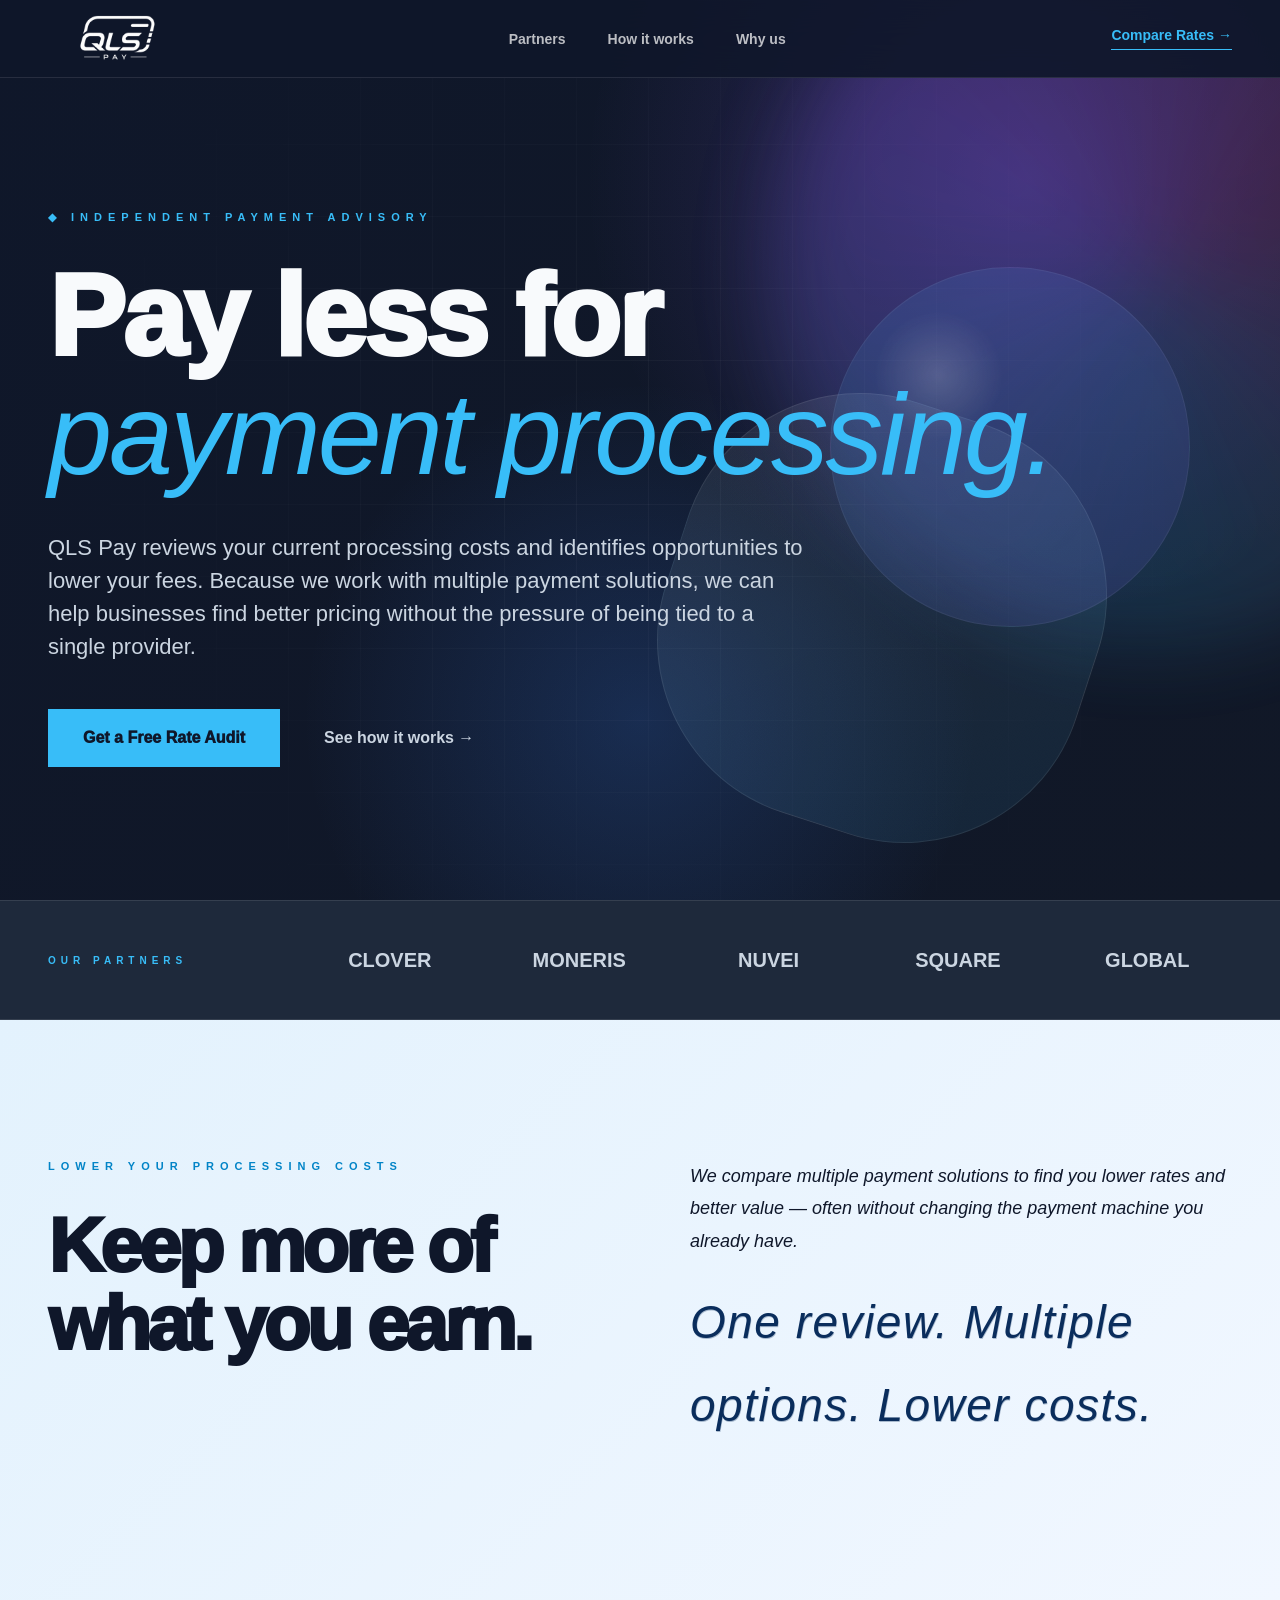
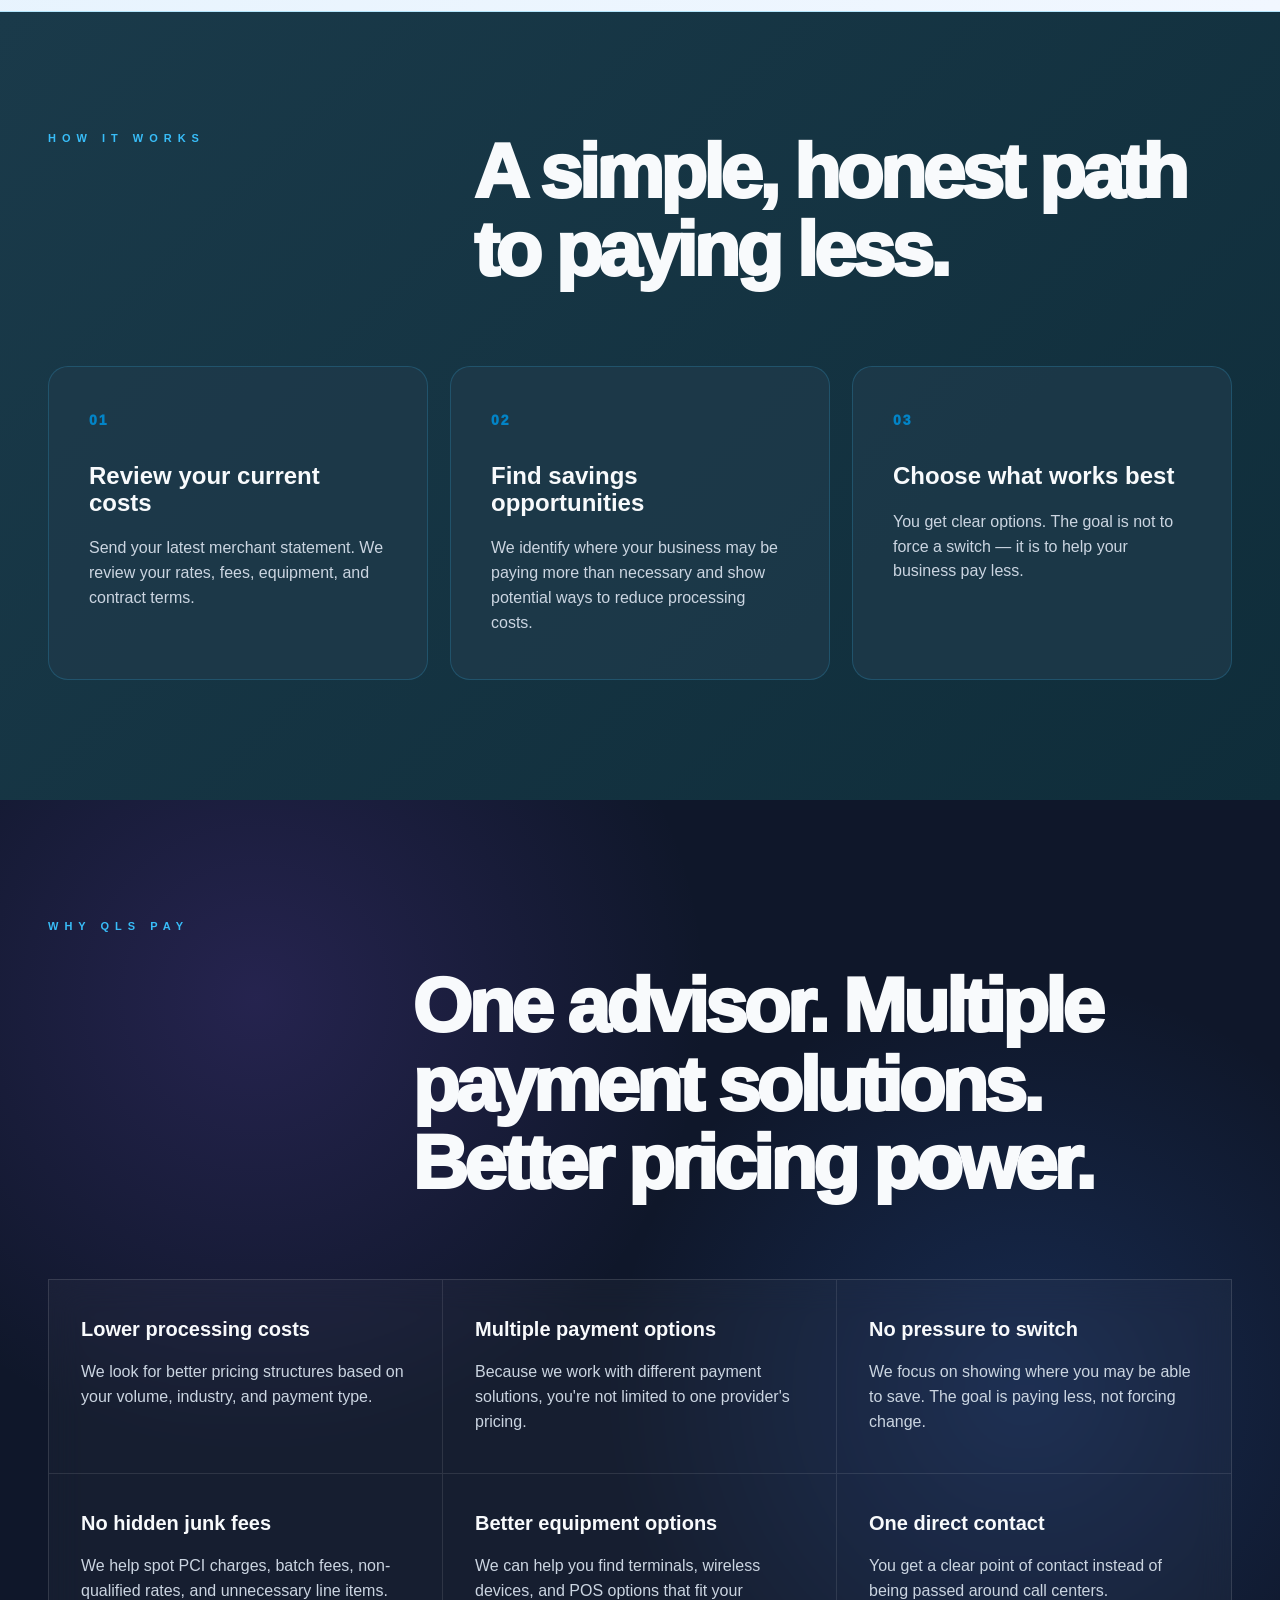
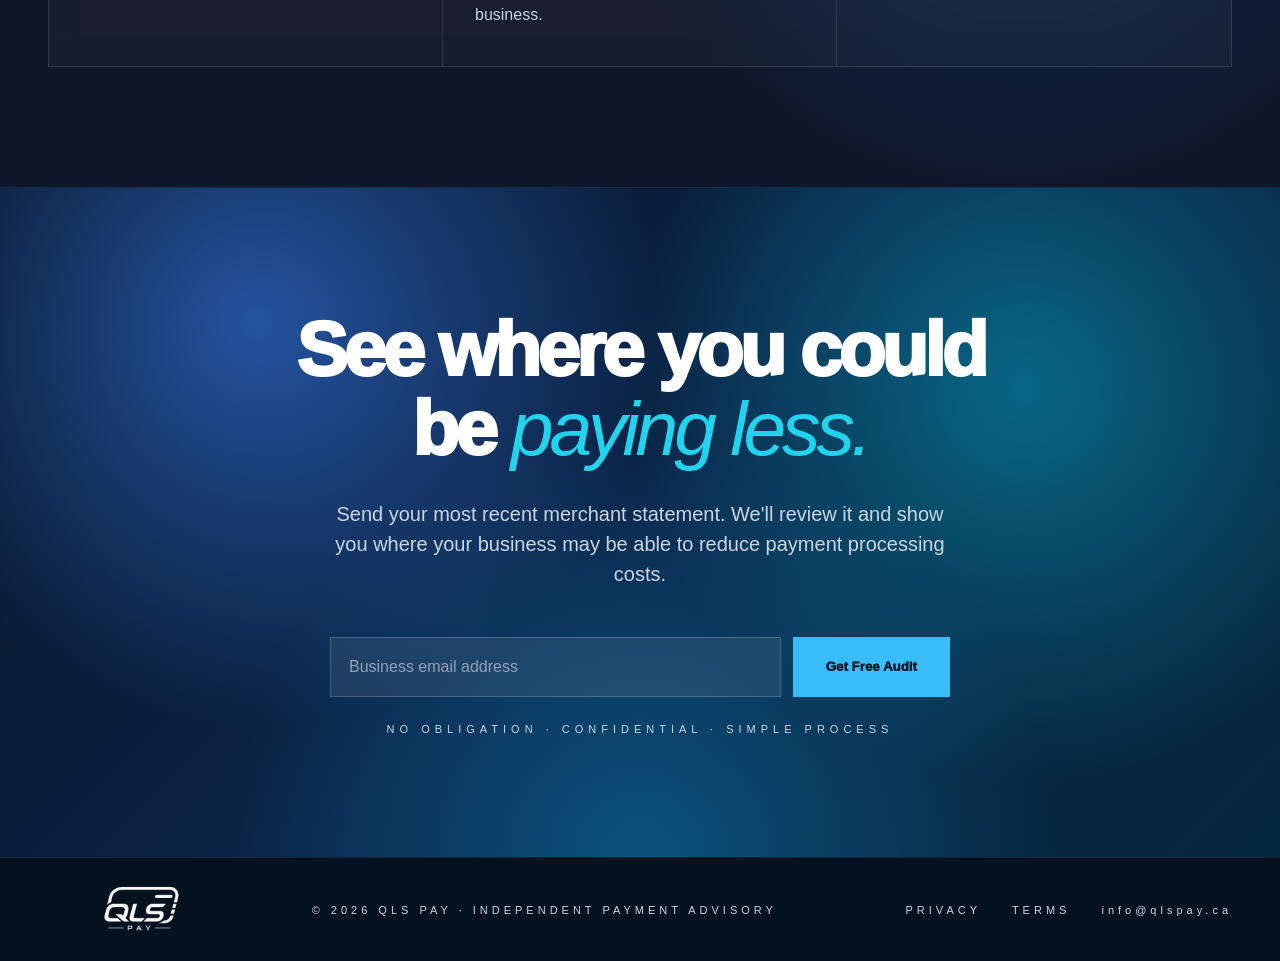
==== commit 52c60bf0: "Update QLS Pay landing page" ====
--- a/index.html
+++ b/index.html
@@ -9,12 +9,12 @@
 
 <body>
   <nav class="nav">
-    <div class="logo">QLS<span>PAY</span></div>
+    <a href="index.html" class="logo"><img src="assets/qls-logo.png" alt="QLS Pay Logo"></a>
 
     <div class="links">
-      <a href="#how">How it works</a>
-      <a href="#why">Why us</a>
-      <a href="#partners">Partners</a>
+        <a href="#partners">Partners</a>      
+        <a href="#how">How it works</a>
+        <a href="#why">Why us</a>
     </div>
 
     <a class="navCta" href="#audit">Compare Rates →</a>
@@ -150,8 +150,11 @@
         where your business may be able to reduce payment processing costs.
       </p>
 
-      <form class="form">
-        <input type="email" placeholder="Business email address">
+      <form class="form" action="https://formsubmit.co/info@qlspay.ca" method="POST">
+        <input type="email" name="email" placeholder="Business email address" required>
+        <input type="hidden" name="_subject" value="QLS Pay - Rate Audit Request">
+        <input type="hidden" name="_template" value="table">
+        <input type="hidden" name="_autoresponse" value="Thank you for submitting your business email! Please reply to this email with your most recent merchant statement so we can review your current payment processing costs and identify savings opportunities. We look forward to helping you pay less.">
         <button type="submit">Get Free Audit</button>
       </form>
 
@@ -162,12 +165,12 @@
   </section>
 
   <footer>
-    <div class="logo">QLS<span>PAY</span></div>
+    <a href="index.html" class="logo"><img src="assets/qls-logo.png" alt="QLS Pay Logo"></a>
     <div>© 2026 QLS PAY · INDEPENDENT PAYMENT ADVISORY</div>
     <div>
-      <a href="#">PRIVACY</a>
-      <a href="#">TERMS</a>
-      <a href="#">CONTACT</a>
+      <a href="pages/privacy.html">PRIVACY</a>
+      <a href="pages/terms.html">TERMS</a>
+      <a href="mailto:info@qlspay.ca">info@qlspay.ca</a>
     </div>
   </footer>
   <script src="script.js"></script>
--- a/styles.css
+++ b/styles.css
@@ -1,716 +1,754 @@
-  * { margin: 0; padding: 0; box-sizing: border-box; }
-
-  html { scroll-behavior: smooth; }
-
-  #how, #why, #partners, #audit {
-    scroll-margin-top: 100px;
-  }
-
-  body {
-    font-family: Inter, Arial, Helvetica, sans-serif;
-    background: #031525;
-    color: #f8fbff;
-    overflow-x: hidden;
-  }
+* {
+  margin: 0;
+  padding: 0;
+  box-sizing: border-box;
+}
+
+html {
+  scroll-behavior: smooth;
+}
+
+#how,
+#why,
+#partners,
+#audit {
+  scroll-margin-top: 100px;
+}
+
+body {
+  font-family: Inter, Arial, Helvetica, sans-serif;
+  background: #0f172a;
+  color: #f8fafc;
+  overflow-x: hidden;
+}
 
 body::before {
+  content: "";
+  position: fixed;
+  inset: 0;
+  z-index: -4;
   background:
-    radial-gradient(circle at 20% 20%, rgba(236,72,153,.25), transparent 35%),
     radial-gradient(circle at 80% 20%, rgba(139,92,246,.25), transparent 35%),
-    radial-gradient(circle at 50% 80%, rgba(59,130,246,.20), transparent 35%),
-    linear-gradient(
-      135deg,
-      #0F172A 0%,
-      #111827 100%
-    );
-}
-
-  body::after {
-    content: "";
-    position: fixed;
-    inset: 0;
-    z-index: -3;
-    background-image:
-      linear-gradient(rgba(255,255,255,.045) 1px, transparent 1px),
-      linear-gradient(90deg, rgba(255,255,255,.045) 1px, transparent 1px);
-    background-size: 72px 72px;
-    mask-image: radial-gradient(circle at center, black 0%, transparent 80%);
-  }
-
-  .nav {
-    position: sticky;
-    top: 0;
-    z-index: 10;
-    height: 78px;
-    padding: 0 48px;
-    display: flex;
-    align-items: center;
-    justify-content: space-between;
-    background: rgba(3, 21, 37, .78);
-    backdrop-filter: blur(18px);
-    border-bottom: 1px solid rgba(255,255,255,.1);
-  }
-
-  .logo {
-    font-size: 20px;
-    font-weight: 950;
-    letter-spacing: -1px;
-  }
-
-  .logo span { color: #00d1ff; }
-
-  .links {
-    display: flex;
-    gap: 42px;
-  }
-
-  a {
-    color: inherit;
-    text-decoration: none;
-  }
-
-  .links a {
-    color: rgba(255,255,255,.65);
-    font-size: 14px;
-    font-weight: 800;
-    transition: .25s ease;
-  }
-
-  .links a:hover {
-    color: #fff;
-    text-shadow: 0 0 18px rgba(0,209,255,.55);
-  }
-
-  .navCta {
-    color: #00d1ff;
-    font-size: 14px;
-    font-weight: 900;
-    border-bottom: 1px solid #00d1ff;
-    padding-bottom: 6px;
-    transition: .25s ease;
-  }
-
-  .navCta:hover {
-    color: #031525;
-    background: #00d1ff;
-    padding: 12px 18px;
-    border-radius: 999px;
-    box-shadow: 0 0 35px rgba(0,209,255,.42);
-  }
-
-  section {
-    padding-left: 48px;
-    padding-right: 48px;
-    position: relative;
-    overflow: hidden;
-  }
-
-  .hero {
-    min-height: calc(100vh - 78px);
-    display: flex;
-    align-items: center;
-  }
-
-  .hero::before {
-    content: "";
-    position: absolute;
-    width: 760px;
-    height: 760px;
-    right: -250px;
-    top: -190px;
-    border-radius: 50%;
-    background: conic-gradient(
-      from 180deg,
-      rgba(0,209,255,.18),
-      rgba(0,118,255,.36),
-      rgba(20,255,202,.22),
-      rgba(255,255,255,.1),
-      rgba(0,209,255,.18)
-    );
-    filter: blur(42px);
-    opacity: .7;
-    animation: spinGlow 24s linear infinite;
-  }
-
-  .hero::after {
-    content: "";
-    position: absolute;
-    width: 430px;
-    height: 430px;
-    left: 52%;
-    bottom: 8%;
-    border-radius: 42%;
-    background: linear-gradient(135deg, rgba(255,255,255,.08), rgba(0,209,255,.09));
-    border: 1px solid rgba(255,255,255,.08);
-    transform: rotate(18deg);
-    animation: floatShape 9s ease-in-out infinite;
-  }
-
-  .heroInner {
-    max-width: 1080px;
-    position: relative;
-    z-index: 2;
-    animation: fadeUp .8s ease both;
-  }
-
-  .eyebrow,
-  .label {
-    color: #00d1ff;
-    letter-spacing: 6px;
-    font-size: 11px;
-    font-weight: 900;
-    margin-bottom: 34px;
-  }
-
-  h1 {
-    max-width: 1080px;
-    font-size: clamp(58px, 9vw, 118px);
-    line-height: 1.02;
-    letter-spacing: -3px;
-    font-weight: 950;
-  }
-
-  h1 em,
-  h2 em {
-    color: #00d1ff;
-    font-style: italic;
-    font-weight: 400;
-  }
-
-  .sub {
-    max-width: 760px;
-    margin-top: 38px;
-    color: #b9cde0;
-    font-size: 22px;
-    line-height: 1.5;
-  }
-
-  .heroActions {
-    display: flex;
-    align-items: center;
-    gap: 22px;
-    margin-top: 46px;
-  }
-
-  .btn {
-    display: inline-flex;
-    align-items: center;
-    justify-content: center;
-    min-height: 58px;
-    padding: 0 34px;
-    background: #00d1ff;
-    color: #031525;
-    font-weight: 950;
-    transition: .25s ease;
-    border: 1px solid #00d1ff;
-  }
-
-  .btn:hover {
-    transform: translateY(-3px);
-    box-shadow: 0 18px 42px rgba(0,209,255,.35);
-    background: #7ee8ff;
-  }
-
-  .ghostBtn {
-    color: #c5d5e4;
-    font-weight: 900;
-    padding: 18px 22px;
-    transition: .25s ease;
-    border-radius: 999px;
-  }
-
-  .ghostBtn:hover {
-    color: #fff;
-    background: rgba(255,255,255,.08);
-    box-shadow: inset 0 0 0 1px rgba(255,255,255,.1);
-  }
-
-  .orb {
-    position: absolute;
-    right: 7%;
-    top: 23%;
-    width: 360px;
-    height: 360px;
-    border-radius: 50%;
-    background:
-      radial-gradient(circle at 30% 30%, rgba(255,255,255,.22), transparent 18%),
-      linear-gradient(135deg, rgba(0,209,255,.16), rgba(0,118,255,.18));
-    border: 1px solid rgba(255,255,255,.08);
-    animation: float 7s ease-in-out infinite;
-    opacity: .75;
-    z-index: 1;
-  }
-
-  .compare {
-    min-height: 120px;
-    display: grid;
-    grid-template-columns: 1.4fr repeat(5, 1fr);
-    align-items: center;
-    gap: 20px;
-    background:
-      radial-gradient(circle at 20% 20%, rgba(0,209,255,.12), transparent 35%),
-      radial-gradient(circle at 80% 70%, rgba(20,255,202,.14), transparent 40%),
-      rgba(3, 21, 37, .72);
-    backdrop-filter: blur(16px);
-    border-top: 1px solid rgba(255,255,255,.1);
-    border-bottom: 1px solid rgba(255,255,255,.1);
-  }
-
-  .compare span {
-    color: #7ee8ff;
-    letter-spacing: 5px;
-    font-size: 10px;
-    font-weight: 900;
-    line-height: 1.5;
-  }
-
-  .compare b {
-    text-align: center;
-    color: rgba(255,255,255,.76);
-    font-size: 20px;
-    transition: .25s ease;
-  }
-
-  .compare b:hover {
-    color: #fff;
-    transform: translateY(-3px);
-    text-shadow: 0 0 18px rgba(0,209,255,.35);
-  }
-
+    radial-gradient(circle at 50% 80%, rgba(59,130,246,.2), transparent 35%),
+    linear-gradient(135deg, #0f172a 0%, #111827 100%);
+}
+
+body::after {
+  content: "";
+  position: fixed;
+  inset: 0;
+  z-index: -3;
+  background-image:
+    linear-gradient(rgba(255,255,255,.04) 1px, transparent 1px),
+    linear-gradient(90deg, rgba(255,255,255,.04) 1px, transparent 1px);
+  background-size: 72px 72px;
+  mask-image: radial-gradient(circle at center, black 0%, transparent 80%);
+}
+
+.nav {
+  position: sticky;
+  top: 0;
+  z-index: 10;
+  height: 78px;
+  padding: 0 48px;
+  display: flex;
+  align-items: center;
+  justify-content: space-between;
+  background: rgba(15, 23, 42, .82);
+  backdrop-filter: blur(18px);
+  border-bottom: 1px solid rgba(255,255,255,.1);
+}
+
+.logo {
+  display: flex;
+  align-items: center;
+  text-decoration: none;
+}
+
+.logo img {
+  height: 90px;
+  width: auto;
+  object-fit: contain;
+}
+
+.logo span {
+  color: #38bdf8;
+}
+
+.links {
+  display: flex;
+  gap: 42px;
+}
+
+a {
+  color: inherit;
+  text-decoration: none;
+}
+
+.links a {
+  color: rgba(255,255,255,.72);
+  font-size: 14px;
+  font-weight: 800;
+  transition: .25s ease;
+}
+
+.links a:hover {
+  color: #fff;
+  text-shadow: 0 0 18px rgba(56,189,248,.45);
+}
+
+.navCta {
+  color: #38bdf8;
+  font-size: 14px;
+  font-weight: 900;
+  border-bottom: 1px solid #38bdf8;
+  padding-bottom: 6px;
+  transition: .25s ease;
+}
+
+.navCta:hover {
+  color: #0f172a;
+  background: #38bdf8;
+  padding: 12px 18px;
+  border-radius: 999px;
+  box-shadow: 0 0 35px rgba(56,189,248,.42);
+}
+
+section {
+  padding-left: 48px;
+  padding-right: 48px;
+  position: relative;
+  overflow: hidden;
+}
+
+.hero {
+  min-height: calc(100vh - 78px);
+  display: flex;
+  align-items: center;
+}
+
+.hero::before {
+  content: "";
+  position: absolute;
+  width: 760px;
+  height: 760px;
+  right: -250px;
+  top: -190px;
+  border-radius: 50%;
+  background: conic-gradient(
+    from 180deg,
+    rgba(56,189,248,.2),
+    rgba(139,92,246,.34),
+    rgba(236,72,153,.22),
+    rgba(56,189,248,.2)
+  );
+  filter: blur(42px);
+  opacity: .75;
+  animation: spinGlow 24s linear infinite;
+}
+
+.hero::after {
+  content: "";
+  position: absolute;
+  width: 430px;
+  height: 430px;
+  left: 52%;
+  bottom: 8%;
+  border-radius: 42%;
+  background: linear-gradient(135deg, rgba(255,255,255,.08), rgba(56,189,248,.09));
+  border: 1px solid rgba(255,255,255,.08);
+  transform: rotate(18deg);
+  animation: floatShape 9s ease-in-out infinite;
+}
+
+.heroInner {
+  max-width: 1080px;
+  position: relative;
+  z-index: 2;
+  animation: fadeUp .8s ease both;
+}
+
+.eyebrow,
+.label {
+  color: #38bdf8;
+  letter-spacing: 6px;
+  font-size: 11px;
+  font-weight: 900;
+  margin-bottom: 34px;
+}
+
+h1 {
+  max-width: 1080px;
+  font-size: clamp(58px, 9vw, 118px);
+  line-height: 1.02;
+  letter-spacing: -3px;
+  font-weight: 950;
+}
+
+h1 em,
+h2 em {
+  color: #38bdf8;
+  font-style: italic;
+  font-weight: 400;
+}
+
+.sub {
+  max-width: 760px;
+  margin-top: 38px;
+  color: #cbd5e1;
+  font-size: 22px;
+  line-height: 1.5;
+}
+
+.heroActions {
+  display: flex;
+  align-items: center;
+  gap: 22px;
+  margin-top: 46px;
+}
+
+.btn {
+  display: inline-flex;
+  align-items: center;
+  justify-content: center;
+  min-height: 58px;
+  padding: 0 34px;
+  background: #38bdf8;
+  color: #0f172a;
+  font-weight: 950;
+  transition: .25s ease;
+  border: 1px solid #38bdf8;
+}
+
+.btn:hover {
+  transform: translateY(-3px);
+  box-shadow: 0 18px 42px rgba(56,189,248,.35);
+  background: #7dd3fc;
+}
+
+.ghostBtn {
+  color: #cbd5e1;
+  font-weight: 900;
+  padding: 18px 22px;
+  transition: .25s ease;
+  border-radius: 999px;
+}
+
+.ghostBtn:hover {
+  color: #fff;
+  background: rgba(255,255,255,.08);
+  box-shadow: inset 0 0 0 1px rgba(255,255,255,.1);
+}
+
+.orb {
+  position: absolute;
+  right: 7%;
+  top: 23%;
+  width: 360px;
+  height: 360px;
+  border-radius: 50%;
+  background:
+    radial-gradient(circle at 30% 30%, rgba(255,255,255,.22), transparent 18%),
+    linear-gradient(135deg, rgba(56,189,248,.16), rgba(139,92,246,.18));
+  border: 1px solid rgba(255,255,255,.08);
+  animation: float 7s ease-in-out infinite;
+  opacity: .75;
+  z-index: 1;
+}
+
+/* PARTNERS */
 .compare {
-  background: #ffffff;
-  color: #0F172A;
-  border: none;
+  min-height: 120px;
+  display: grid;
+  grid-template-columns: 1.4fr repeat(5, 1fr);
+  align-items: center;
+  gap: 20px;
+  background: #1e293b;
+  border-top: 1px solid rgba(255,255,255,.1);
+  border-bottom: 1px solid rgba(255,255,255,.1);
+  color: #f8fafc;
 }
 
 .compare span {
-  color: #64748B;
+  color: #38bdf8;
+  letter-spacing: 5px;
+  font-size: 10px;
+  font-weight: 900;
+  line-height: 1.5;
 }
 
 .compare b {
-  color: #94A3B8;
+  text-align: center;
+  color: #cbd5e1;
+  font-weight: 800;
+  font-size: 20px;
+  transition: .25s ease;
 }
 
 .compare b:hover {
-  color: #3B82F6;
-}
-
+  color: #0284c7;
+  transform: translateY(-3px);
+}
+
+/* SAVINGS */
 .savings {
-  background:
-    radial-gradient(circle at top left,
-      rgba(59,130,246,.10),
-      transparent 40%),
-    linear-gradient(
-      135deg,
-      #F8FAFC,
-      #EEF6FF
-    );
-
-  color: #0F172A;
+  display: grid;
+  grid-template-columns: 1fr 1fr;
+  gap: 100px;
+  padding: 140px 48px;
+  background: linear-gradient(135deg, #e3f2fd, #f1f7ff);
+  color: #0f172a;
+  border-bottom: 1px solid #b3e5fc;
+}
+
+.savingsLeft,
+.savingsRight,
+.sectionHead,
+.steps,
+.why > div,
+.grid {
+  position: relative;
+  z-index: 2;
+}
+
+.savings h2 {
+  color: #0f172a;
+}
+
+.savings .label {
+  color: #0284c7;
 }
 
 .savingsRight p {
-  color: #475569;
+  color: #0f172a;
+  font-size: 18px;
+  line-height: 1.8;
+  font-weight: 500;
+  margin-bottom: 24px;
+  font-style: italic;
 }
 
 .highlight {
-  color: #0F172A !important;
-}
-
-
-
+  color: #0a2d5c !important;
+  font-size: 46px !important;
+  font-weight: 1000;
+  letter-spacing: 1.5px;
+  line-height: 1.2;
+  display: block;
+  margin-top: 20px;
+  text-shadow: 0.5px 0.5px 0px rgba(10, 45, 92, 0.3);
+}
+
+/* HOW */
 .how {
-  background:
-    linear-gradient(
-      135deg,
-      #F8F5FF,
-      #F3EEFF
-    );
-
-  color: #0F172A;
+  background: linear-gradient(135deg, #1a3a4a, #0f2d3a);
+  color: #f8fafc;
+  padding-top: 120px;
+  padding-bottom: 120px;
+}
+
+.how .label {
+  color: #38bdf8;
+}
+
+.how h2 {
+  color: #f8fafc !important;
+}
+
+.sectionHead {
+  display: grid;
+  grid-template-columns: .65fr 1.35fr;
+  gap: 60px;
+  align-items: start;
+}
+
+h2 {
+  font-size: clamp(48px, 6vw, 78px);
+  line-height: 1.02;
+  letter-spacing: -4px;
+  font-weight: 950;
 }
 
 .steps {
+  margin-top: 78px;
+  display: grid;
+  grid-template-columns: repeat(3, 1fr);
+  gap: 22px;
   background: transparent;
   border: none;
 }
 
 .step {
-  background: white;
+  padding: 44px 40px;
+  min-height: 280px;
+  background: rgba(30, 58, 74, 0.8);
   border-radius: 20px;
-  border: 1px solid #E2E8F0;
-}
-
+  border: 1px solid rgba(56, 189, 248, 0.2);
+  transition: .25s ease;
+}
+
+.step:hover,
+.card:hover {
+  transform: translateY(-5px);
+  box-shadow: 0 24px 70px rgba(15,23,42,.14);
+}
+
+.num {
+  color: #0284c7;
+  font-weight: 950;
+  letter-spacing: 2px;
+  font-size: 14px;
+}
+
+h3 {
+  margin-top: 34px;
+  font-size: 24px;
+  line-height: 1.1;
+}
+
+.step h3 {
+  color: #f8fafc;
+}
+
+.step p {
+  margin-top: 20px;
+  color: #cbd5e1;
+  font-size: 16px;
+  line-height: 1.55;
+  max-width: 360px;
+}
+
+/* WHY */
 .why {
-  background: #0F172A;
+  background: #0f172a;
+  color: #f8fafc;
+  padding-top: 120px;
+  padding-bottom: 120px;
 }
 
 .why::after {
   content: "";
   position: absolute;
   inset: 0;
-
   background:
-    radial-gradient(
-      circle at 20% 20%,
-      rgba(139,92,246,.18),
-      transparent 35%
-    ),
-    radial-gradient(
-      circle at 80% 60%,
-      rgba(59,130,246,.18),
-      transparent 35%
-    );
-
+    radial-gradient(circle at 20% 20%, rgba(139,92,246,.18), transparent 35%),
+    radial-gradient(circle at 80% 60%, rgba(59,130,246,.18), transparent 35%);
   pointer-events: none;
 }
 
+.why .label {
+  color: #38bdf8;
+}
+
+.whyTitle {
+  color: #f8fafc;
+  max-width: 820px;
+  margin-left: auto;
+}
+
+.grid {
+  margin-top: 78px;
+  display: grid;
+  grid-template-columns: repeat(3, 1fr);
+  border: 1px solid rgba(255,255,255,.12);
+  background: rgba(255,255,255,.03);
+  backdrop-filter: blur(16px);
+}
+
+.card {
+  min-height: 178px;
+  padding: 38px 32px;
+  border-right: 1px solid rgba(255,255,255,.1);
+  border-bottom: 1px solid rgba(255,255,255,.1);
+  transition: .25s ease;
+}
+
+.card:nth-child(3),
+.card:nth-child(6) {
+  border-right: none;
+}
+
+.card:nth-child(n+4) {
+  border-bottom: none;
+}
+
+.card h3 {
+  margin-top: 0;
+  font-size: 20px;
+  color: #f8fafc;
+}
+
+.card p {
+  margin-top: 20px;
+  color: #cbd5e1;
+  font-size: 16px;
+  line-height: 1.55;
+  max-width: 360px;
+}
+
+/* AUDIT */
+.audit {
+  min-height: 670px;
+  display: flex;
+  align-items: center;
+  justify-content: center;
+  text-align: center;
+  border-top: 1px solid rgba(255,255,255,.08);
+  color: #f8fafc;
+}
+
 .audit::before {
+  content: "";
+  position: absolute;
+  inset: 0;
   background:
-    linear-gradient(
-      135deg,
-      #FFFFFF,
-      #F8FAFC
-    );
-}
-
-.audit {
-  color: #0F172A;
+    radial-gradient(circle at 20% 20%, rgba(59,130,246,.55), transparent 35%),
+    radial-gradient(circle at 80% 30%, rgba(6,182,212,.45), transparent 35%),
+    radial-gradient(circle at 50% 100%, rgba(14,165,233,.35), transparent 45%),
+    linear-gradient(135deg, #071426, #0b2447, #06283d);
+  z-index: 0;
+}
+
+.auditInner {
+  position: relative;
+  z-index: 1;
+  max-width: 760px;
+}
+
+.audit h2 {
+  color: #ffffff !important;
+}
+
+.audit h2 em {
+  color: #22d3ee !important;
 }
 
 .audit p {
-  color: #475569;
-}
-
-  .savings::before,
-  .how::before,
-  .why::before {
-    content: "";
-    position: absolute;
-    inset: 0;
-    background:
-      linear-gradient(115deg, transparent 0%, rgba(255,255,255,.045) 45%, transparent 70%);
-    opacity: .65;
-    pointer-events: none;
-  }
-
-  .savings {
-    display: grid;
+  margin: 32px auto 0;
+  max-width: 620px;
+  color: #cbd5e1 !important;
+  font-size: 20px;
+  line-height: 1.5;
+}
+
+.form {
+  margin: 48px auto 0;
+  display: flex;
+  max-width: 620px;
+  gap: 12px;
+}
+
+.form input {
+  flex: 1;
+  height: 60px;
+  background: rgba(255,255,255,.08);
+  border: 1px solid rgba(255,255,255,.18);
+  color: #f8fafc;
+  padding: 0 18px;
+  font-size: 16px;
+  outline: none;
+  transition: .25s ease;
+}
+
+.form input::placeholder {
+  color: #94a3b8;
+}
+
+.form input:focus {
+  border-color: #38bdf8;
+  box-shadow: 0 0 0 4px rgba(56,189,248,.12);
+}
+
+.form button {
+  height: 60px;
+  background: #38bdf8;
+  border: 1px solid #38bdf8;
+  color: #031525;
+  padding: 0 32px;
+  font-weight: 950;
+  cursor: pointer;
+  transition: .25s ease;
+}
+
+.form button:hover {
+  background: #7dd3fc;
+  transform: translateY(-3px);
+  box-shadow: 0 18px 42px rgba(56,189,248,.35);
+}
+
+.small {
+  margin-top: 26px;
+  color: #cbd5e1;
+  letter-spacing: 5px;
+  font-size: 11px;
+}
+
+/* FOOTER SECTIONS */
+.footer-section {
+  background: #0f172a;
+  color: #f8fafc;
+  padding: 120px 48px;
+  border-top: 1px solid rgba(255,255,255,.08);
+}
+
+.section-content {
+  max-width: 1080px;
+  margin: 0 auto;
+}
+
+.footer-section h2 {
+  font-size: clamp(36px, 5vw, 56px);
+  line-height: 1.2;
+  letter-spacing: -2px;
+  font-weight: 950;
+  margin-bottom: 32px;
+  color: #f8fafc;
+}
+
+.footer-section p {
+  font-size: 18px;
+  line-height: 1.8;
+  color: #cbd5e1;
+  margin-bottom: 24px;
+  max-width: 880px;
+}
+
+/* FOOTER */
+footer {
+  min-height: 104px;
+  padding: 0 48px;
+  background: #06111f;
+  display: flex;
+  align-items: center;
+  justify-content: space-between;
+  color: #cbd5e1;
+  font-size: 11px;
+  letter-spacing: 4px;
+  border-top: 1px solid rgba(255,255,255,.08);
+}
+
+footer a {
+  color: #cbd5e1;
+  margin-left: 24px;
+  transition: .25s ease;
+}
+
+footer a:hover {
+  color: #38bdf8;
+}
+
+/* ANIMATIONS */
+.reveal {
+  opacity: 0;
+  transform: translateY(28px);
+  transition: opacity .65s ease, transform .65s ease;
+}
+
+.reveal.show {
+  opacity: 1;
+  transform: translateY(0);
+}
+
+@keyframes fadeUp {
+  from {
+    opacity: 0;
+    transform: translateY(24px);
+  }
+
+  to {
+    opacity: 1;
+    transform: translateY(0);
+  }
+}
+
+@keyframes float {
+  0%, 100% {
+    transform: translateY(0) rotate(0deg);
+  }
+
+  50% {
+    transform: translateY(-18px) rotate(6deg);
+  }
+}
+
+@keyframes spinGlow {
+  from {
+    transform: rotate(0deg);
+  }
+
+  to {
+    transform: rotate(360deg);
+  }
+}
+
+@keyframes floatShape {
+  0%, 100% {
+    transform: translateY(0) rotate(18deg);
+  }
+
+  50% {
+    transform: translateY(-20px) rotate(25deg);
+  }
+}
+
+/* MOBILE */
+@media (max-width: 900px) {
+  .nav,
+  section,
+  footer {
+    padding-left: 20px;
+    padding-right: 20px;
+  }
+
+  .links {
+    display: none;
+  }
+
+  h1 {
+    letter-spacing: -3px;
+  }
+
+  .orb,
+  .hero::after {
+    display: none;
+  }
+
+  .compare {
     grid-template-columns: 1fr 1fr;
-    gap: 100px;
-    padding: 140px 48px;
-    border-bottom: 1px solid rgba(255,255,255,.08);
-  }
-
-  .savingsLeft,
-  .savingsRight,
+    padding-top: 28px;
+    padding-bottom: 28px;
+  }
+
+  .savings,
   .sectionHead,
   .steps,
-  .why > div,
   .grid {
-    position: relative;
-    z-index: 2;
-  }
-
-  .savingsRight p {
-    color: #b4d2e8;
-    font-size: 18px;
-    line-height: 1.8;
-    margin-bottom: 24px;
-  }
-
-  .highlight {
-    color: #fff !important;
-    font-size: 24px !important;
-    font-weight: 900;
-  }
-
-  .how,
-  .why {
-    padding-top: 120px;
-    padding-bottom: 120px;
-  }
-
-  h2 {
-    font-size: clamp(48px, 6vw, 78px);
-    line-height: 1.02;
-    letter-spacing: -4px;
-    font-weight: 950;
-  }
-
-  .sectionHead {
-    display: grid;
-    grid-template-columns: .65fr 1.35fr;
-    gap: 60px;
-    align-items: start;
-  }
-
-  .steps {
-    margin-top: 78px;
-    display: grid;
-    grid-template-columns: repeat(3, 1fr);
-    border: 1px solid rgba(255,255,255,.12);
-    background: rgba(255,255,255,.035);
-    backdrop-filter: blur(16px);
-  }
-
-  .step {
-    padding: 44px 40px;
-    min-height: 280px;
-    border-right: 1px solid rgba(255,255,255,.1);
-    transition: .25s ease;
-  }
-
-  .step:last-child { border-right: none; }
-
-  .step:hover,
-  .card:hover {
-    background: rgba(255,255,255,.055);
-    transform: translateY(-5px);
-    box-shadow: 0 24px 70px rgba(0,0,0,.24);
-  }
-
-  .num {
-    color: #00d1ff;
-    font-weight: 950;
-    letter-spacing: 2px;
-    font-size: 14px;
-  }
-
-  h3 {
-    margin-top: 34px;
-    font-size: 24px;
-    line-height: 1.1;
-  }
-
-  .step p,
-  .card p {
-    margin-top: 20px;
-    color: #b4d2e8;
-    font-size: 16px;
-    line-height: 1.55;
-    max-width: 360px;
+    grid-template-columns: 1fr;
+  }
+
+  .savings {
+    gap: 40px;
+    padding: 80px 20px;
   }
 
   .whyTitle {
-    max-width: 820px;
-    margin-left: auto;
-  }
-
-  .grid {
-    margin-top: 78px;
-    display: grid;
-    grid-template-columns: repeat(3, 1fr);
-    border: 1px solid rgba(255,255,255,.12);
-    background: rgba(255,255,255,.03);
-    backdrop-filter: blur(16px);
+    margin-left: 0;
   }
 
   .card {
-    min-height: 178px;
-    padding: 38px 32px;
-    border-right: 1px solid rgba(255,255,255,.1);
-    border-bottom: 1px solid rgba(255,255,255,.1);
-    transition: .25s ease;
-  }
-
-  .card:nth-child(3),
-  .card:nth-child(6) { border-right: none; }
-
-  .card:nth-child(n+4) { border-bottom: none; }
-
-  .card h3 {
-    margin-top: 0;
-    font-size: 20px;
-  }
-
-  .audit {
-    min-height: 670px;
-    display: flex;
-    align-items: center;
-    justify-content: center;
+    border-right: none !important;
+    border-bottom: 1px solid rgba(255,255,255,.1) !important;
+  }
+
+  .form {
+    flex-direction: column;
+  }
+
+  footer {
+    padding-top: 28px;
+    padding-bottom: 28px;
+    flex-direction: column;
+    gap: 18px;
     text-align: center;
-    border-top: 1px solid rgba(255,255,255,.08);
-  }
-
-  .audit::before {
-    content: "";
-    position: absolute;
-    inset: 0;
-    background:
-      radial-gradient(circle at 20% 20%, rgba(0,118,255,.5), transparent 35%),
-      radial-gradient(circle at 85% 35%, rgba(0,209,255,.28), transparent 34%),
-      radial-gradient(circle at 50% 100%, rgba(20,255,202,.2), transparent 42%),
-      linear-gradient(180deg, rgba(3,21,37,.65), #041c2f);
-    z-index: 0;
-  }
-
-  .auditInner {
-    position: relative;
-    z-index: 1;
-    max-width: 760px;
-  }
-
-  .audit p {
-    margin: 32px auto 0;
-    max-width: 620px;
-    color: #b7d5f0;
-    font-size: 20px;
-    line-height: 1.5;
-  }
-
-  .form {
-    margin: 48px auto 0;
-    display: flex;
-    max-width: 620px;
-    gap: 12px;
-  }
-
-  .form input {
-    flex: 1;
-    height: 60px;
-    background: rgba(255,255,255,.045);
-    border: 1px solid rgba(255,255,255,.14);
-    color: #fff;
-    padding: 0 18px;
-    font-size: 16px;
-    outline: none;
-    transition: .25s ease;
-  }
-
-  .form input:focus {
-    border-color: #00d1ff;
-    box-shadow: 0 0 0 4px rgba(0,209,255,.12);
-  }
-
-  .form button {
-    height: 60px;
-    background: #00d1ff;
-    border: 1px solid #00d1ff;
-    color: #031525;
-    padding: 0 32px;
-    font-weight: 950;
-    cursor: pointer;
-    transition: .25s ease;
-  }
-
-  .form button:hover {
-    background: #7ee8ff;
-    transform: translateY(-3px);
-    box-shadow: 0 18px 42px rgba(0,209,255,.35);
-  }
-
-  .small {
-    margin-top: 26px;
-    color: #b4d2e8;
-    letter-spacing: 5px;
-    font-size: 11px;
-  }
-
-  footer {
-    min-height: 104px;
-    padding: 0 48px;
-    background: rgba(3,21,37,.9);
-    display: flex;
-    align-items: center;
-    justify-content: space-between;
-    color: #b4d2e8;
-    font-size: 11px;
-    letter-spacing: 4px;
-    border-top: 1px solid rgba(255,255,255,.08);
-  }
-
-  footer a {
-    margin-left: 24px;
-    transition: .25s ease;
-  }
-
-  footer a:hover { color: #00d1ff; }
-
-  .reveal {
-    opacity: 0;
-    transform: translateY(28px);
-    transition: opacity .65s ease, transform .65s ease;
-  }
-
-  .reveal.show {
-    opacity: 1;
-    transform: translateY(0);
-  }
-
-  @keyframes fadeUp {
-    from { opacity: 0; transform: translateY(24px); }
-    to { opacity: 1; transform: translateY(0); }
-  }
-
-  @keyframes float {
-    0%, 100% { transform: translateY(0) rotate(0deg); }
-    50% { transform: translateY(-18px) rotate(6deg); }
-  }
-
-  @keyframes backgroundShift {
-    from { filter: hue-rotate(0deg); }
-    to { filter: hue-rotate(12deg); }
-  }
-
-  @keyframes spinGlow {
-    from { transform: rotate(0deg); }
-    to { transform: rotate(360deg); }
-  }
-
-  @keyframes floatShape {
-    0%, 100% { transform: translateY(0) rotate(18deg); }
-    50% { transform: translateY(-20px) rotate(25deg); }
-  }
-
-  @media (max-width: 900px) {
-    .nav,
-    section,
-    footer {
-      padding-left: 20px;
-      padding-right: 20px;
-    }
-
-    .links { display: none; }
-
-    h1 { letter-spacing: -3px; }
-
-    .orb,
-    .hero::after { display: none; }
-
-    .compare {
-      grid-template-columns: 1fr 1fr;
-      padding-top: 28px;
-      padding-bottom: 28px;
-    }
-
-    .savings,
-    .sectionHead,
-    .steps,
-    .grid {
-      grid-template-columns: 1fr;
-    }
-
-    .savings {
-      gap: 40px;
-      padding: 80px 20px;
-    }
-
-    .whyTitle { margin-left: 0; }
-
-    .step,
-    .card {
-      border-right: none !important;
-      border-bottom: 1px solid rgba(255,255,255,.1) !important;
-    }
-
-    .form { flex-direction: column; }
-
-    footer {
-      padding-top: 28px;
-      padding-bottom: 28px;
-      flex-direction: column;
-      gap: 18px;
-      text-align: center;
-    }
-  }
+  }
+}
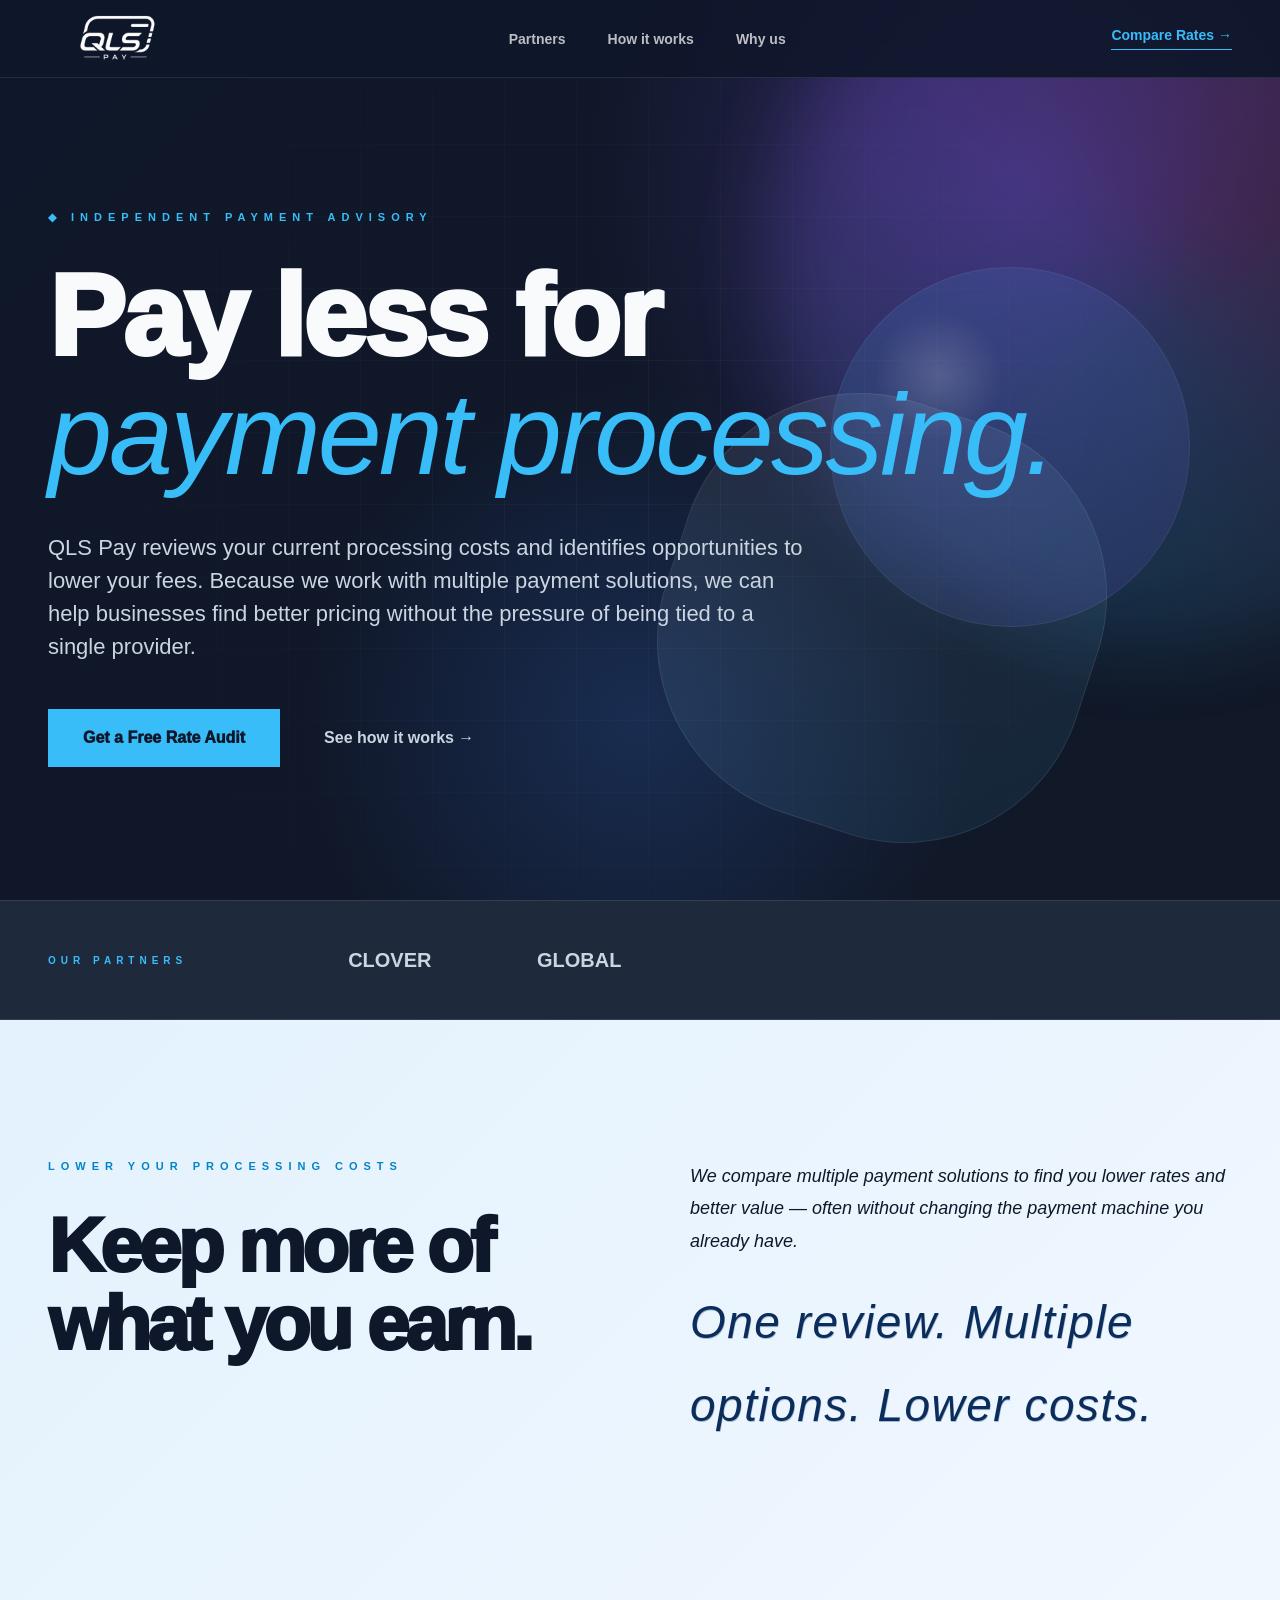
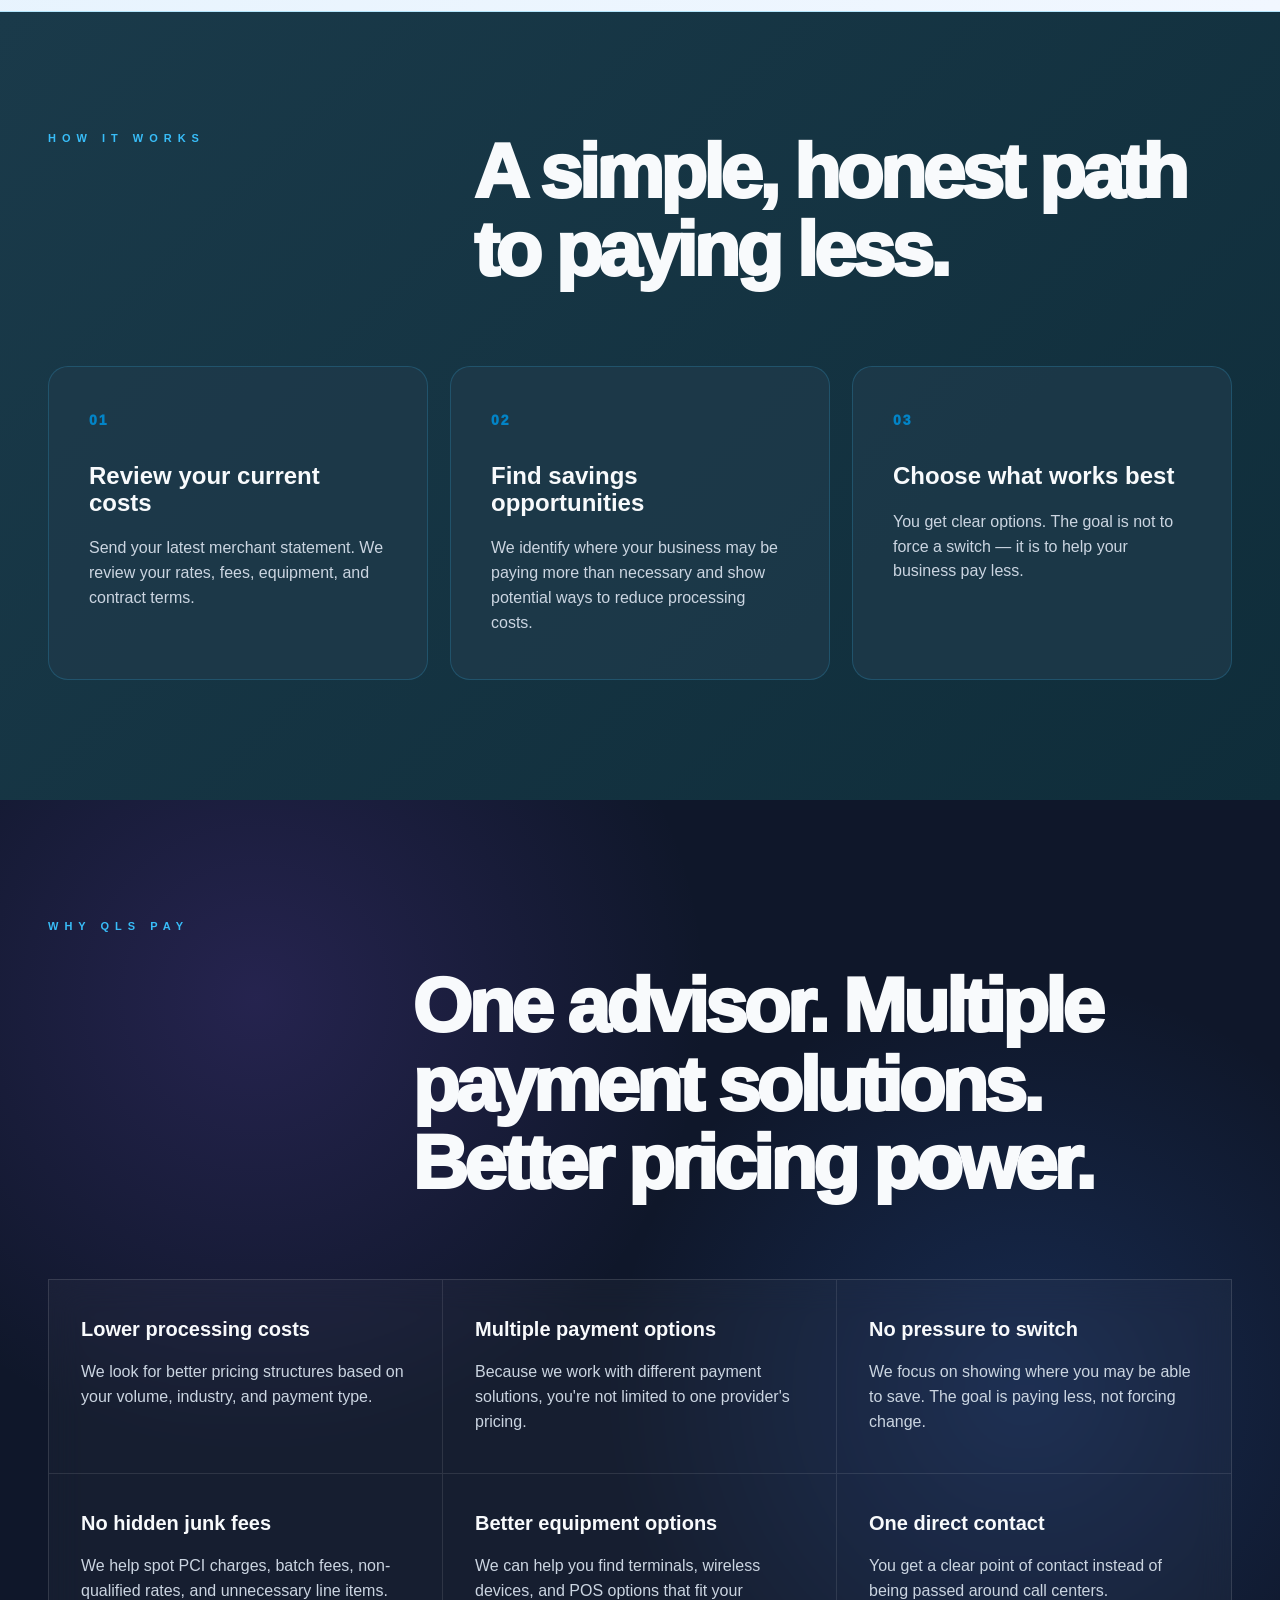
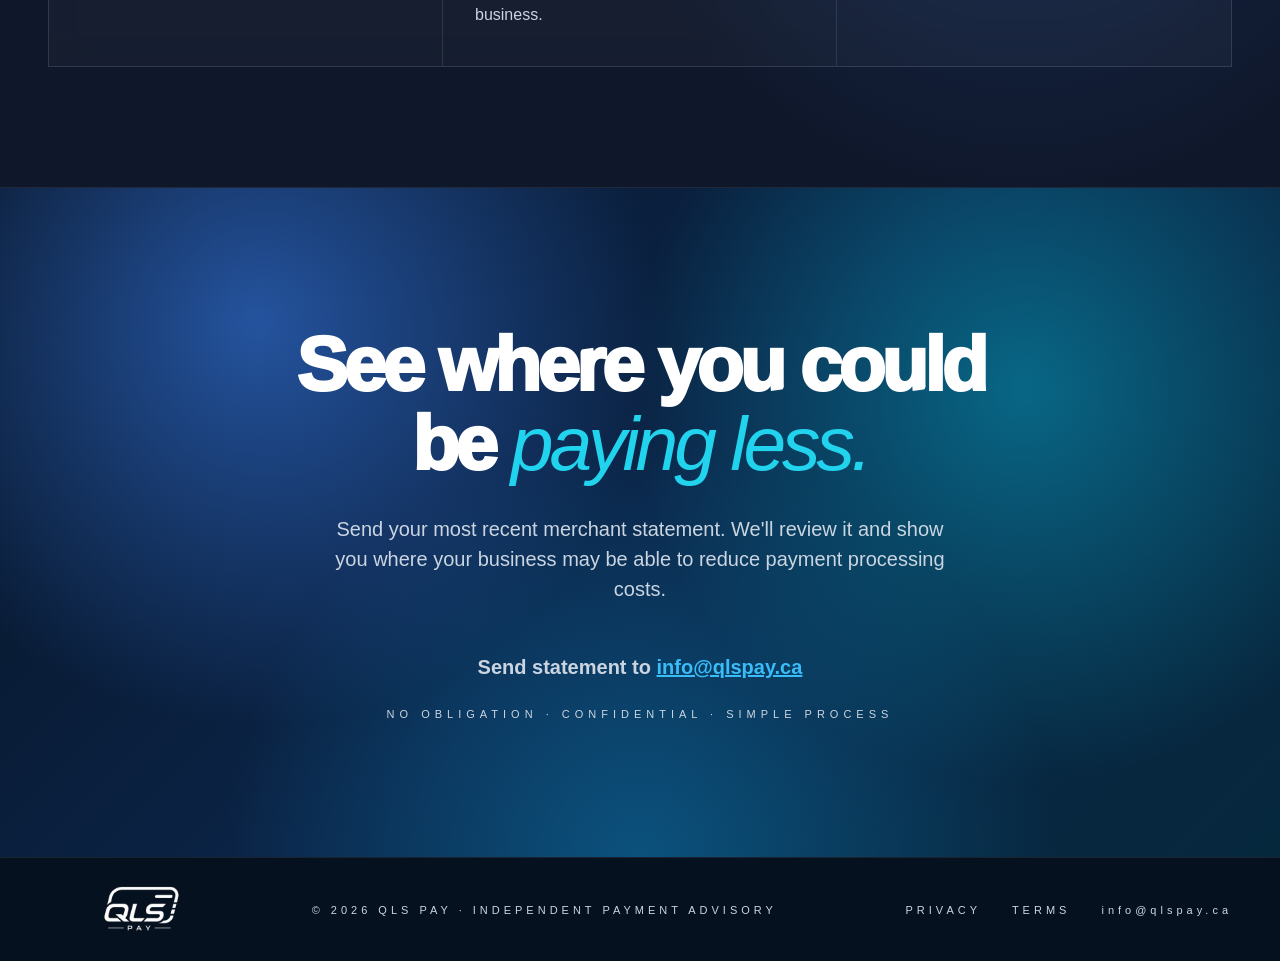
==== commit 51826cc6: "Update QLS Pay landing page" ====
--- a/index.html
+++ b/index.html
@@ -48,9 +48,9 @@
   <section id="partners" class="compare reveal">
     <span>OUR PARTNERS</span>
     <b>CLOVER</b>
-    <b>MONERIS</b>
-    <b>NUVEI</b>
-    <b>SQUARE</b>
+    <!--<b>MONERIS</b>-->
+    <!--<b>NUVEI</b>-->
+    <!--<b>SQUARE</b>-->
     <b>GLOBAL</b>
   </section>
 
@@ -150,13 +150,9 @@
         where your business may be able to reduce payment processing costs.
       </p>
 
-      <form class="form" action="https://formsubmit.co/info@qlspay.ca" method="POST">
-        <input type="email" name="email" placeholder="Business email address" required>
-        <input type="hidden" name="_subject" value="QLS Pay - Rate Audit Request">
-        <input type="hidden" name="_template" value="table">
-        <input type="hidden" name="_autoresponse" value="Thank you for submitting your business email! Please reply to this email with your most recent merchant statement so we can review your current payment processing costs and identify savings opportunities. We look forward to helping you pay less.">
-        <button type="submit">Get Free Audit</button>
-      </form>
+      <div id="auditNote" style="margin:48px auto 0; text-align:center;">
+        <p><strong>Send statement to </strong><a href="#" id="copyEmail">info@qlspay.ca</a></p>
+      </div>
 
       <div class="small">
         NO OBLIGATION · CONFIDENTIAL · SIMPLE PROCESS
--- a/styles.css
+++ b/styles.css
@@ -538,6 +538,11 @@
   gap: 12px;
 }
 
+/* Simple audit note styling (minimal) */
+#auditNote { margin: 48px auto 0; max-width: 620px; }
+#auditNote a { color: #38bdf8; text-decoration: underline; font-weight:700; }
+#auditNote a.copied { color: #bbf7d0; }
+
 .form input {
   flex: 1;
   height: 60px;
@@ -691,6 +696,102 @@
   }
 }
 
+/* THANK YOU PAGE */
+.thank-you-section {
+  min-height: calc(100vh - 78px);
+  display: flex;
+  align-items: center;
+  justify-content: center;
+  padding: 80px 48px;
+  background: #0f172a;
+  color: #f8fafc;
+}
+
+.thank-you-content {
+  max-width: 680px;
+  text-align: center;
+  animation: fadeUp .8s ease both;
+}
+
+.success-icon {
+  font-size: 80px;
+  color: #38bdf8;
+  margin-bottom: 30px;
+  animation: scaleIn .6s ease-out;
+}
+
+@keyframes scaleIn {
+  from {
+    transform: scale(0);
+    opacity: 0;
+  }
+  to {
+    transform: scale(1);
+    opacity: 1;
+  }
+}
+
+.thank-you-section h1 {
+  font-size: clamp(36px, 6vw, 56px);
+  line-height: 1.2;
+  letter-spacing: -2px;
+  font-weight: 950;
+  margin-bottom: 20px;
+  color: #f8fafc;
+}
+
+.thank-you-subtitle {
+  font-size: 24px;
+  font-weight: 700;
+  color: #38bdf8;
+  margin-bottom: 16px;
+}
+
+.thank-you-message {
+  font-size: 18px;
+  line-height: 1.8;
+  color: #cbd5e1;
+  margin-bottom: 50px;
+}
+
+.thank-you-details {
+  background: rgba(255, 255, 255, 0.05);
+  border: 1px solid rgba(56, 189, 248, 0.2);
+  border-radius: 20px;
+  padding: 40px;
+  text-align: left;
+  margin: 40px 0;
+}
+
+.thank-you-details h3 {
+  font-size: 20px;
+  font-weight: 950;
+  color: #38bdf8;
+  margin-bottom: 20px;
+}
+
+.thank-you-details ul {
+  list-style: none;
+  padding: 0;
+}
+
+.thank-you-details li {
+  font-size: 16px;
+  color: #cbd5e1;
+  line-height: 1.8;
+  margin-bottom: 12px;
+  padding-left: 24px;
+  position: relative;
+}
+
+.thank-you-details li:before {
+  content: "→";
+  position: absolute;
+  left: 0;
+  color: #38bdf8;
+  font-weight: 900;
+}
+
 /* MOBILE */
 @media (max-width: 900px) {
   .nav,
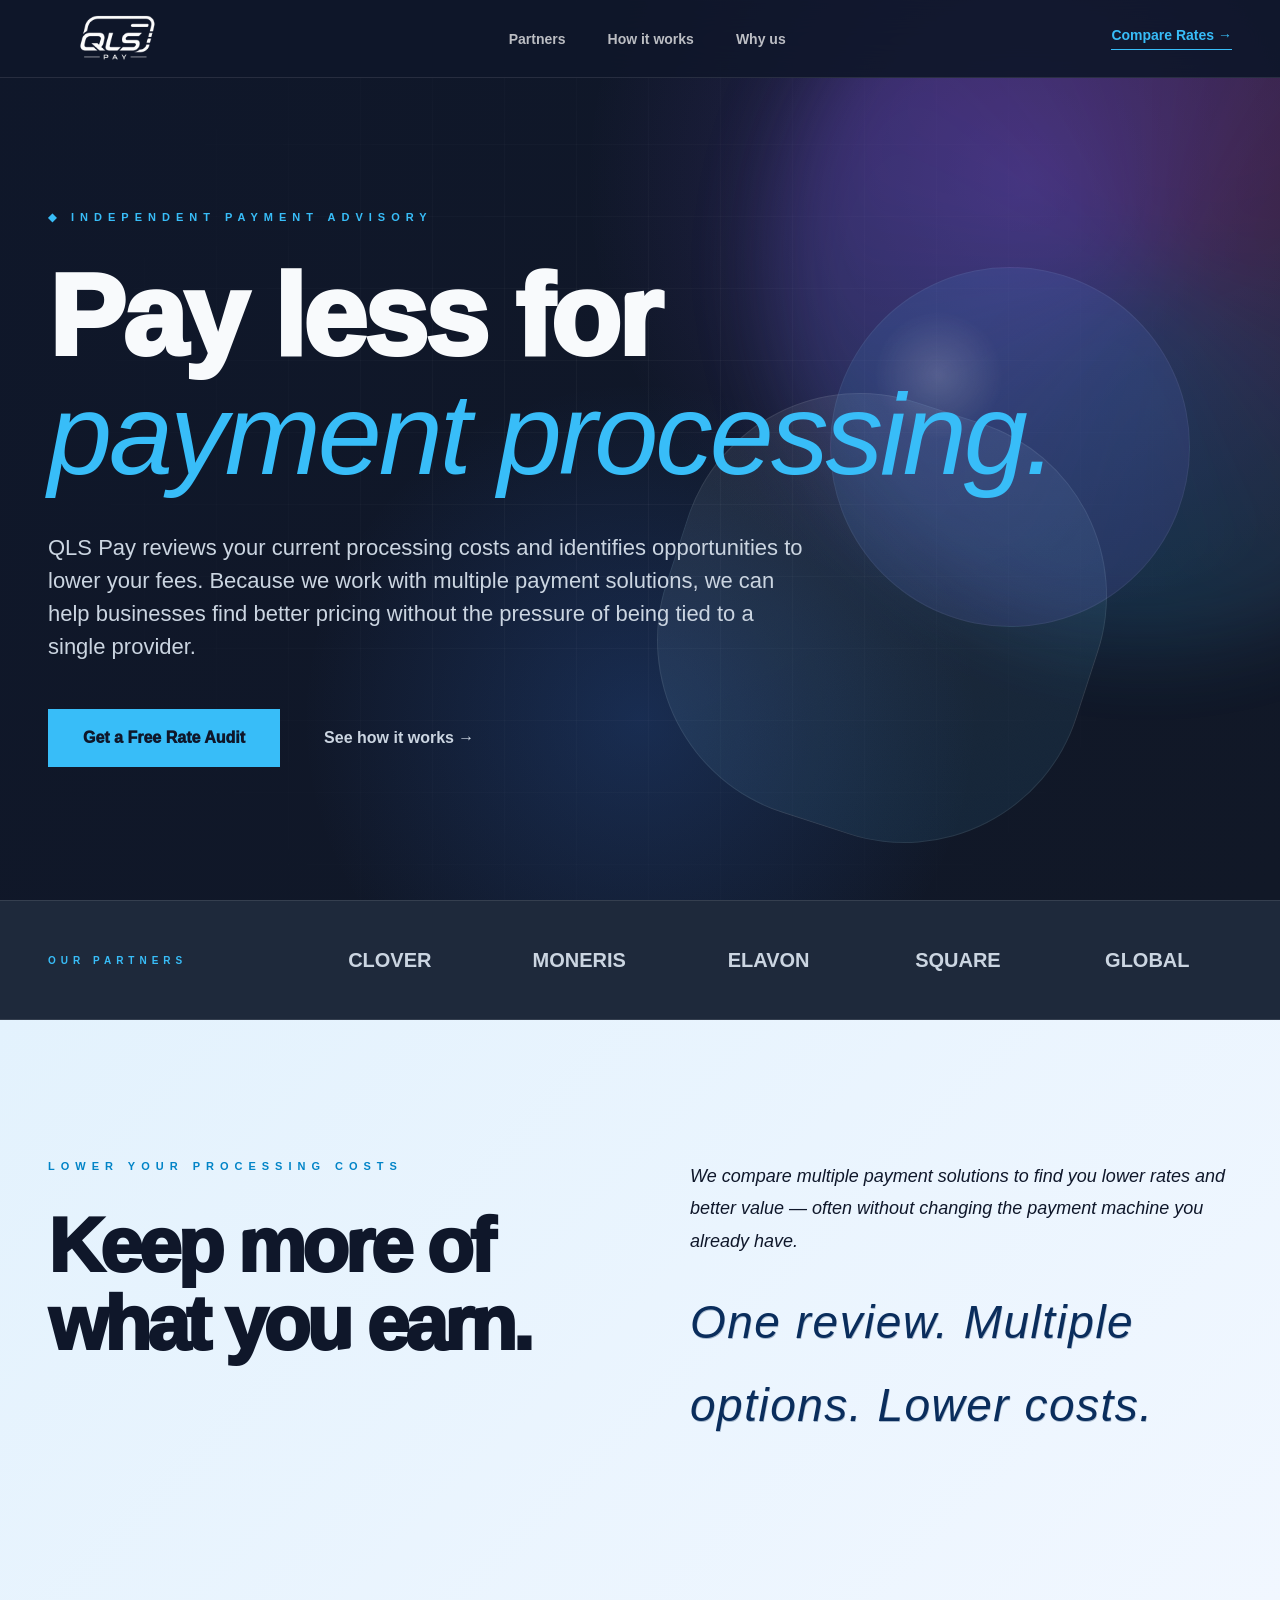
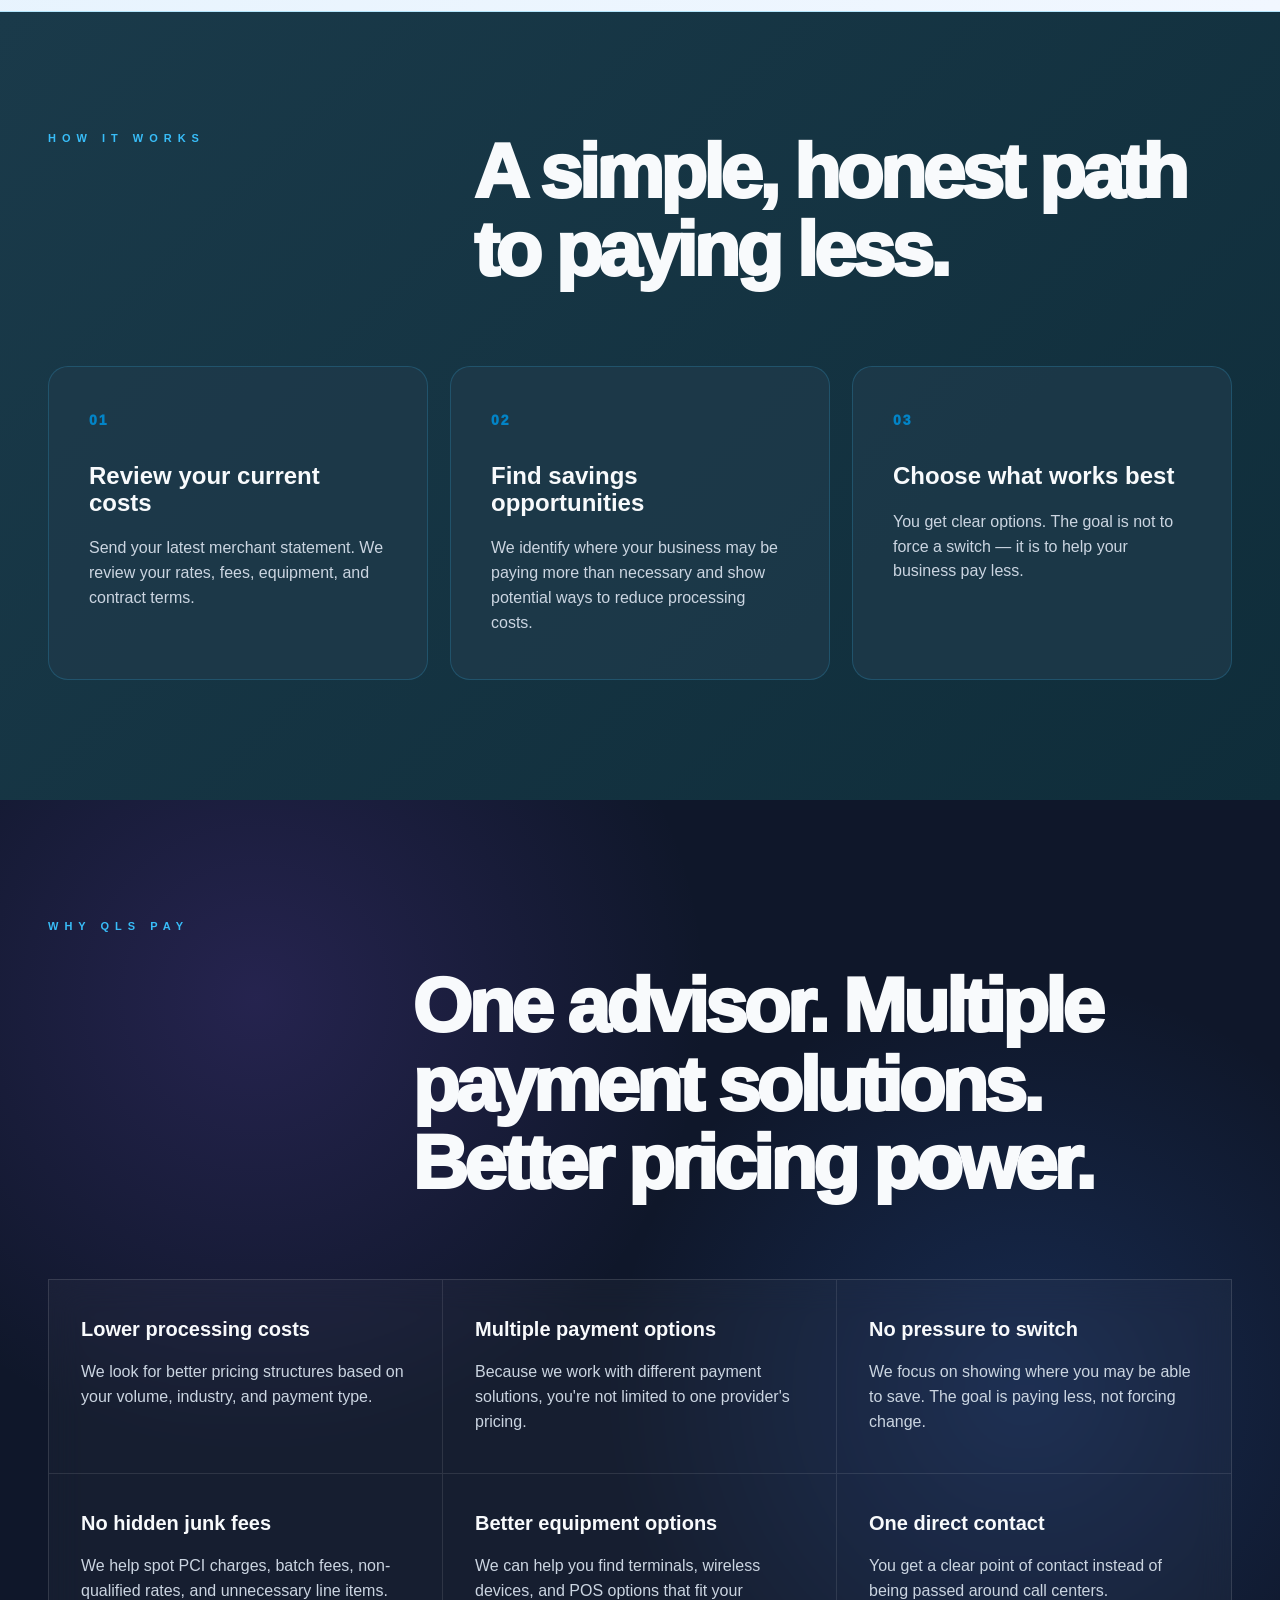
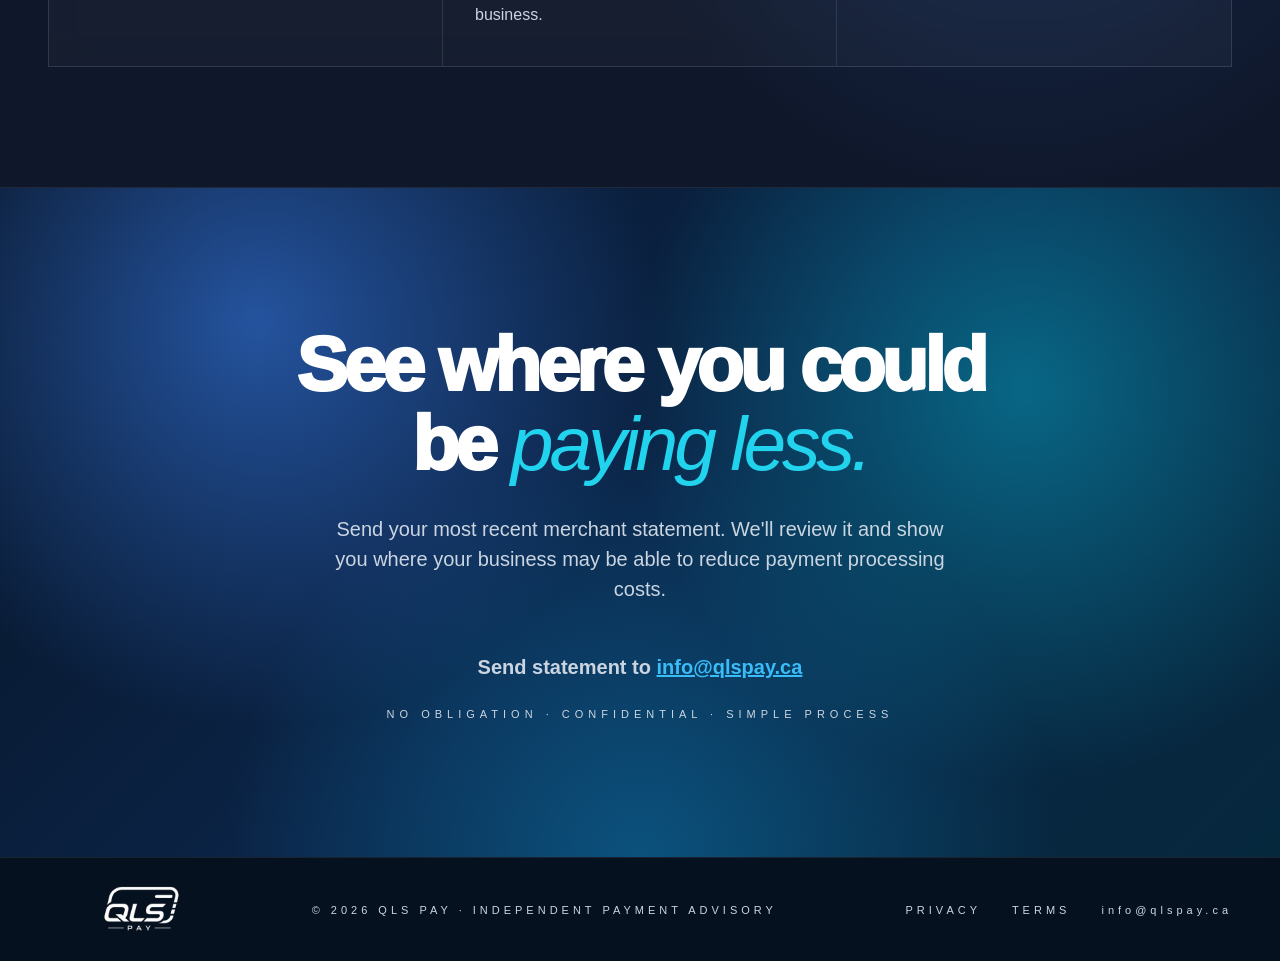
==== commit f9a91a09: "Add Moneris, Elavon, and Square partners" ====
--- a/index.html
+++ b/index.html
@@ -48,9 +48,10 @@
   <section id="partners" class="compare reveal">
     <span>OUR PARTNERS</span>
     <b>CLOVER</b>
-    <!--<b>MONERIS</b>-->
+    <b>MONERIS</b>
     <!--<b>NUVEI</b>-->
-    <!--<b>SQUARE</b>-->
+    <b>ELAVON</b>
+    <b>SQUARE</b>
     <b>GLOBAL</b>
   </section>
 
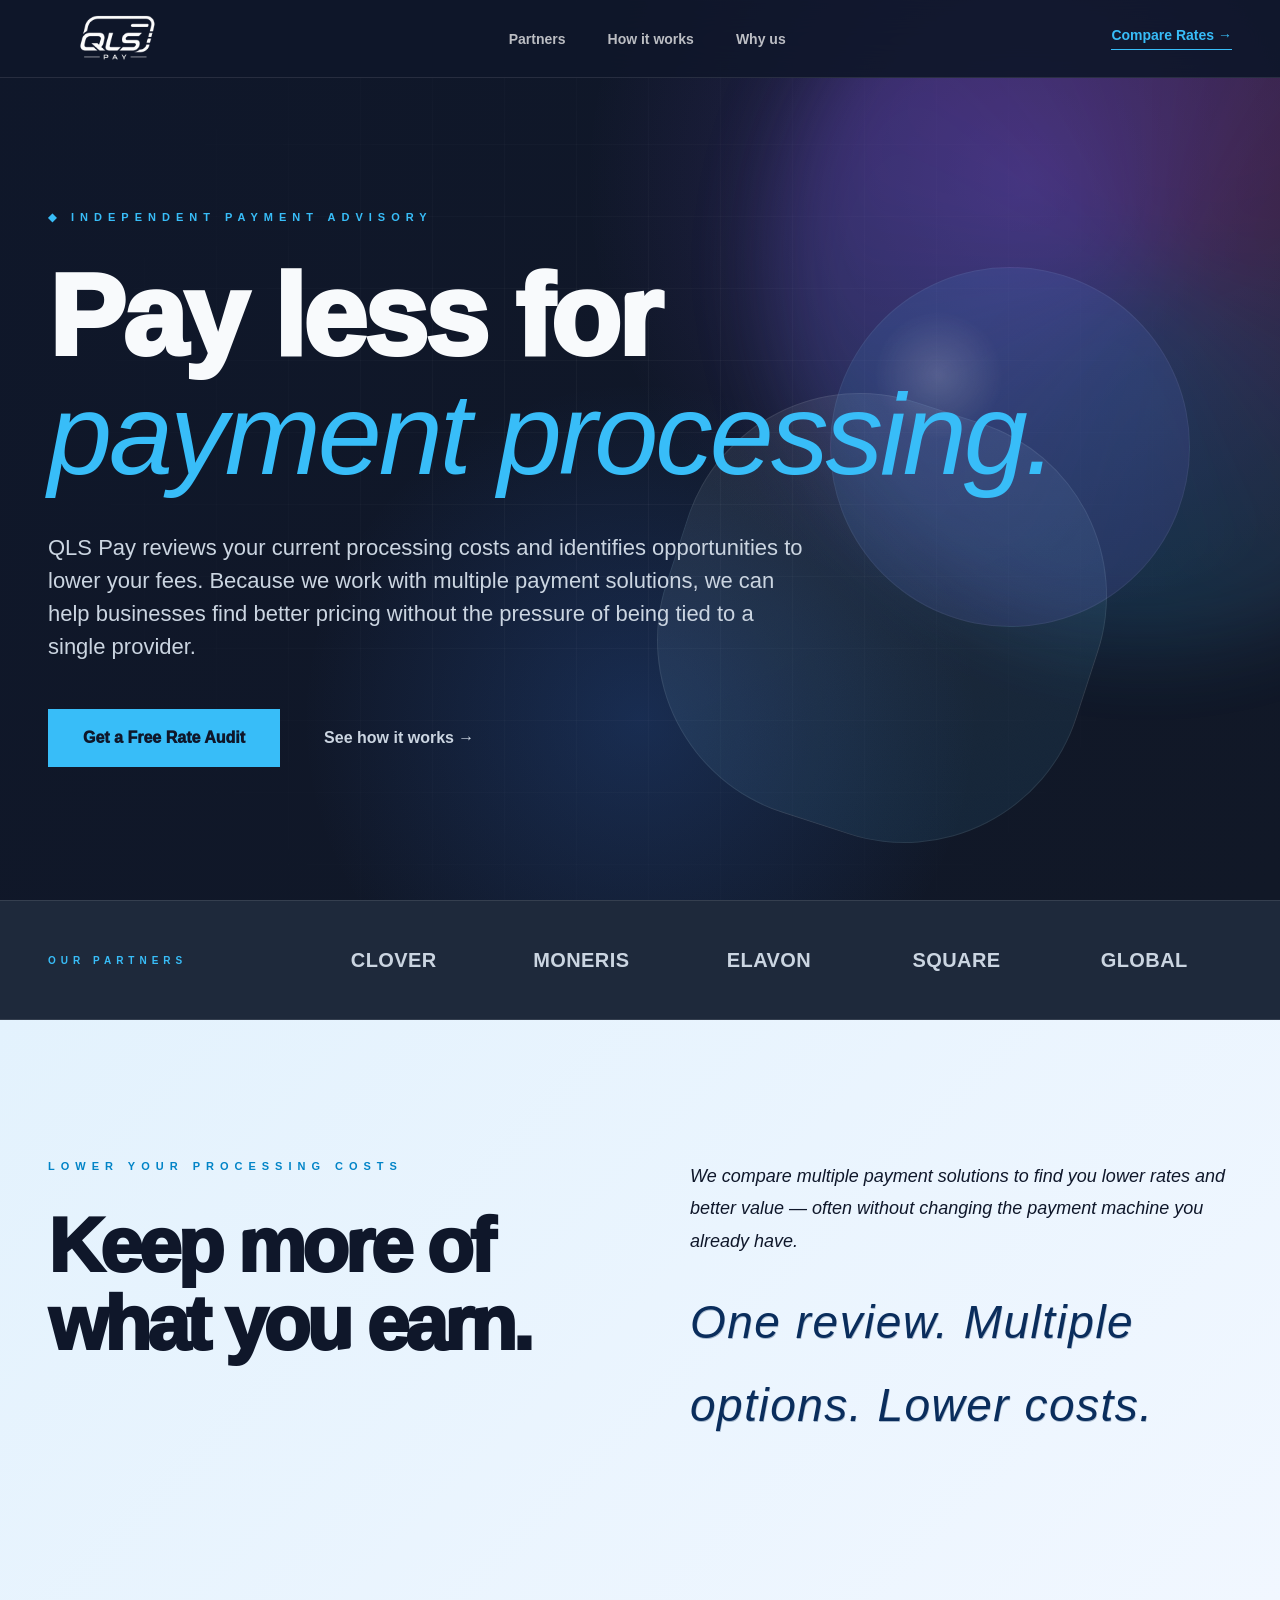
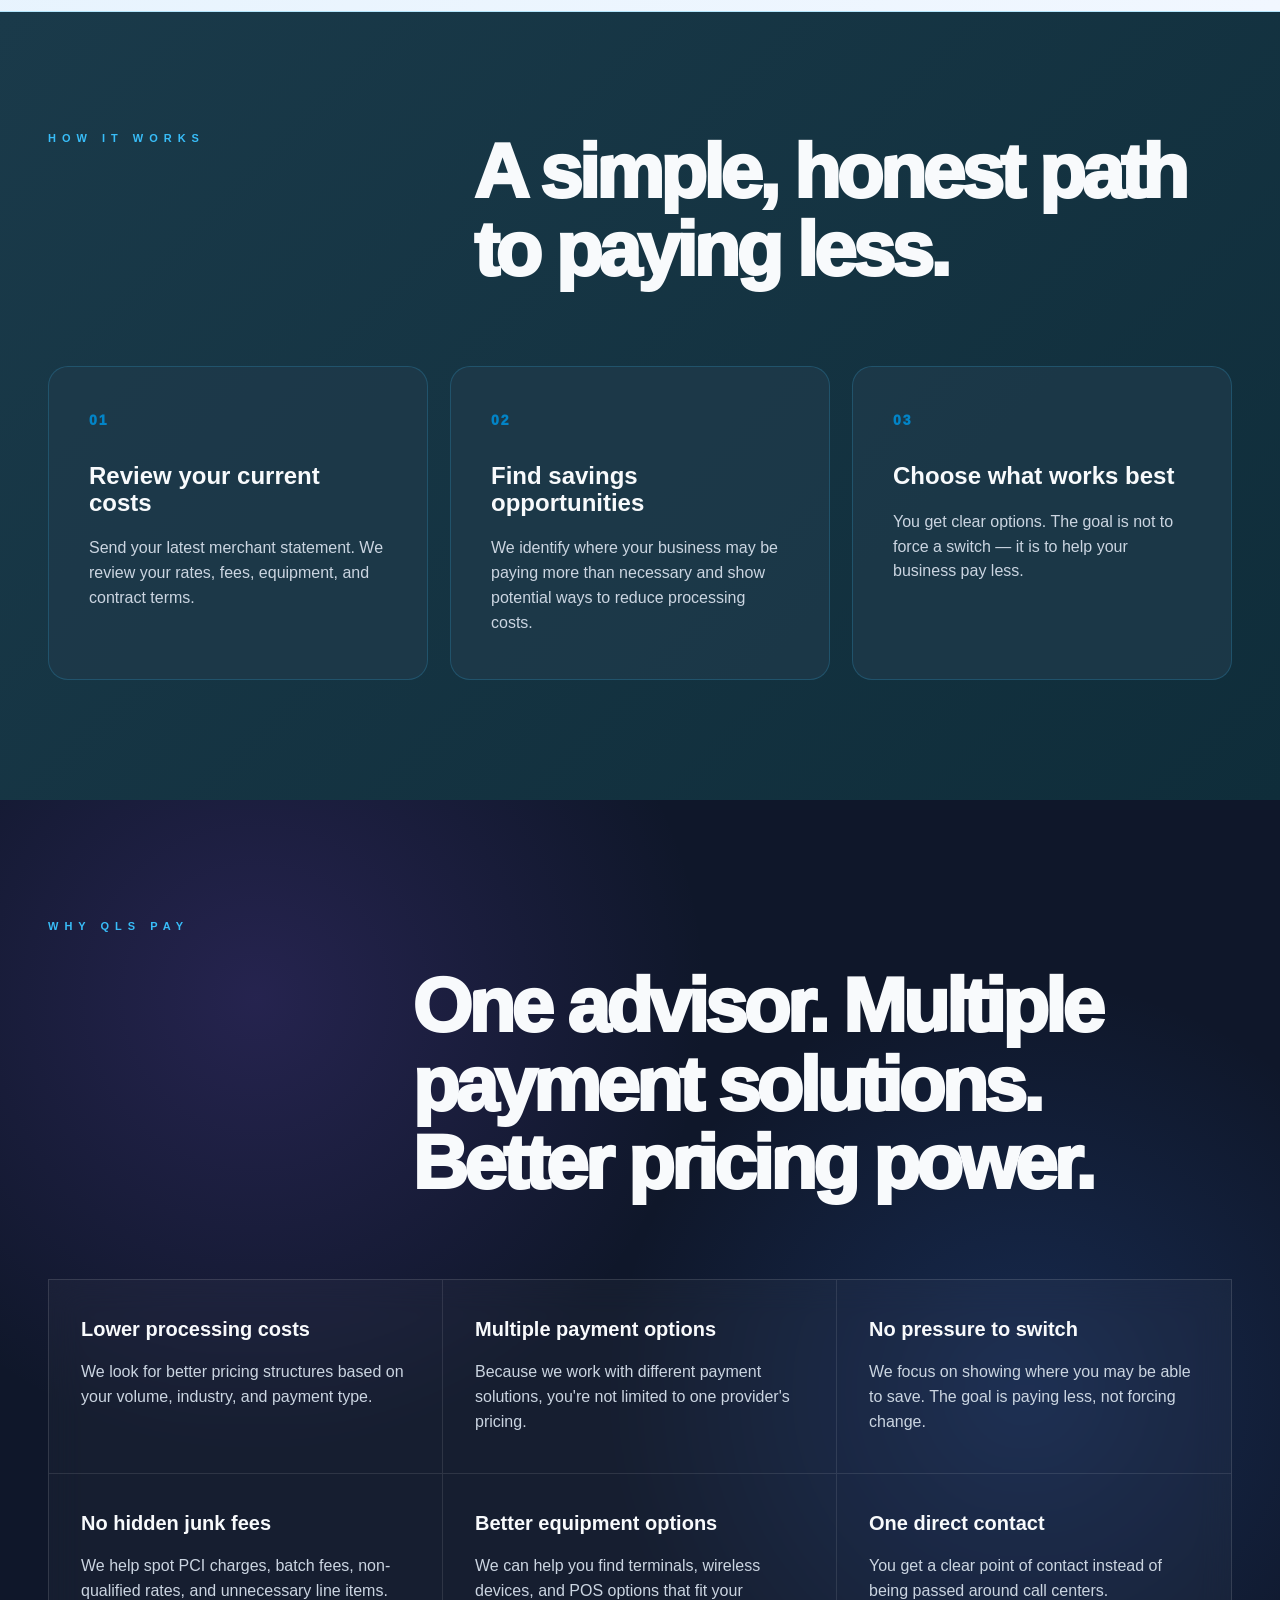
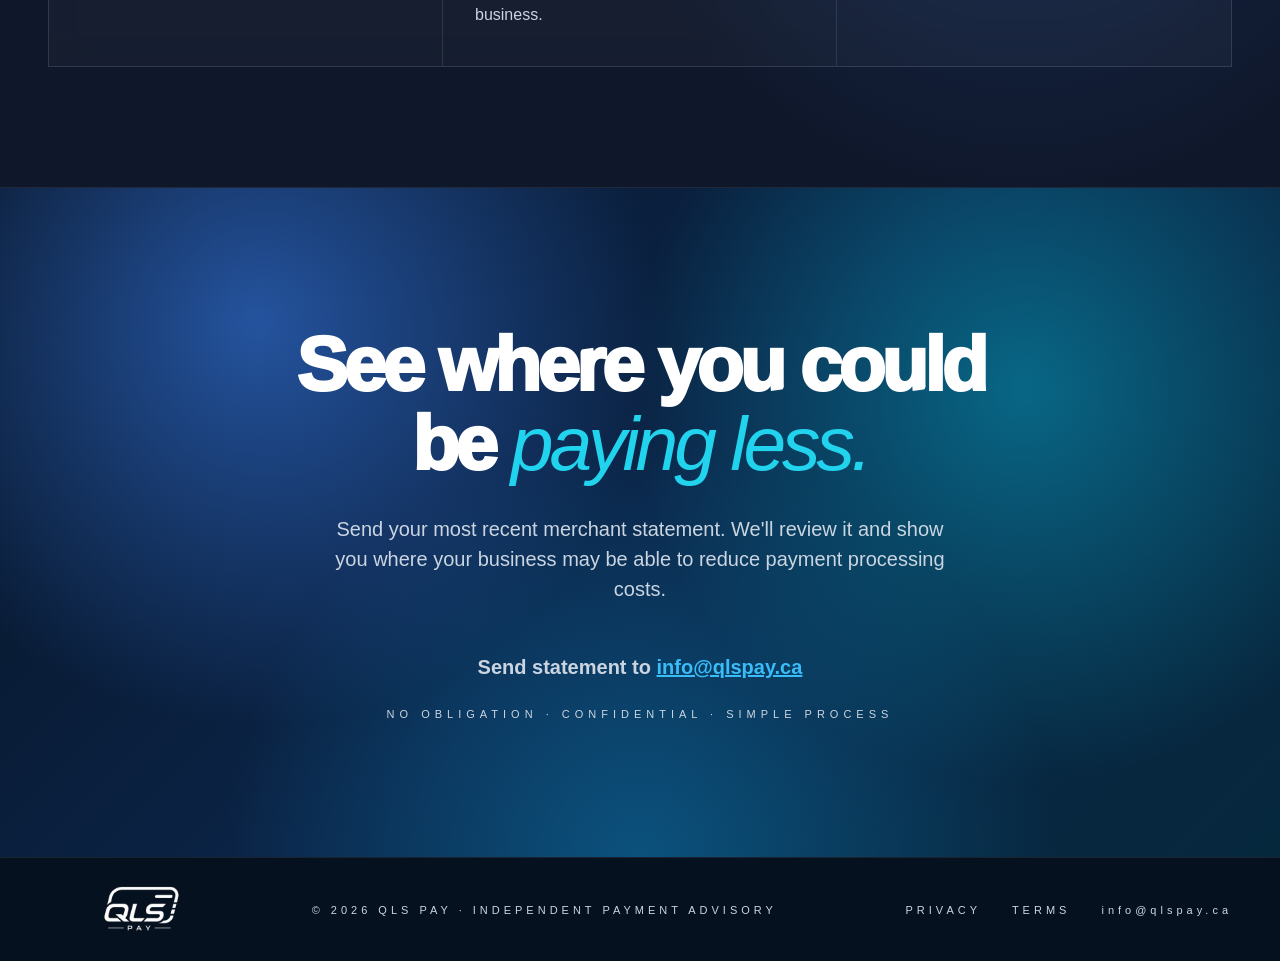
==== commit 8a9500da: "Animate partner logos on hover" ====
--- a/index.html
+++ b/index.html
@@ -47,12 +47,26 @@
 
   <section id="partners" class="compare reveal">
     <span>OUR PARTNERS</span>
-    <b>CLOVER</b>
-    <b>MONERIS</b>
-    <!--<b>NUVEI</b>-->
-    <b>ELAVON</b>
-    <b>SQUARE</b>
-    <b>GLOBAL</b>
+    <div class="partner" tabindex="0">
+      <b class="partnerName">CLOVER</b>
+      <span class="partnerLogo" aria-hidden="true"><img src="assets/partner-logos/clover.svg" alt=""></span>
+    </div>
+    <div class="partner" tabindex="0">
+      <b class="partnerName">MONERIS</b>
+      <span class="partnerLogo" aria-hidden="true"><img src="assets/partner-logos/moneris.svg" alt=""></span>
+    </div>
+    <div class="partner" tabindex="0">
+      <b class="partnerName">ELAVON</b>
+      <span class="partnerLogo" aria-hidden="true"><img src="assets/partner-logos/elavon.svg" alt=""></span>
+    </div>
+    <div class="partner" tabindex="0">
+      <b class="partnerName">SQUARE</b>
+      <span class="partnerLogo" aria-hidden="true"><img src="assets/partner-logos/square.svg" alt=""></span>
+    </div>
+    <div class="partner" tabindex="0">
+      <b class="partnerName">GLOBAL</b>
+      <span class="partnerLogo" aria-hidden="true"><img src="assets/partner-logos/global-payments.svg" alt=""></span>
+    </div>
   </section>
 
   <section class="savings reveal">
@@ -173,4 +187,4 @@
   <script src="script.js"></script>
 
 </body>
-</html>+</html>
--- a/styles.css
+++ b/styles.css
@@ -262,14 +262,14 @@
   display: grid;
   grid-template-columns: 1.4fr repeat(5, 1fr);
   align-items: center;
-  gap: 20px;
+  gap: 12px;
   background: #1e293b;
   border-top: 1px solid rgba(255,255,255,.1);
   border-bottom: 1px solid rgba(255,255,255,.1);
   color: #f8fafc;
 }
 
-.compare span {
+.compare > span {
   color: #38bdf8;
   letter-spacing: 5px;
   font-size: 10px;
@@ -277,17 +277,92 @@
   line-height: 1.5;
 }
 
-.compare b {
+.partner {
+  position: relative;
+  min-height: 78px;
+  display: grid;
+  place-items: center;
+  overflow: hidden;
+  border: 1px solid transparent;
+  border-radius: 18px;
+  outline: none;
+  perspective: 800px;
+  isolation: isolate;
+  transition: background .3s ease, border-color .3s ease, box-shadow .3s ease, transform .3s ease;
+}
+
+.partner::before {
+  content: "";
+  position: absolute;
+  inset: 0;
+  z-index: -1;
+  background: radial-gradient(circle at 50% 120%, rgba(56,189,248,.28), transparent 65%);
+  opacity: 0;
+  transform: scale(.7);
+  transition: opacity .4s ease, transform .4s ease;
+}
+
+.partnerName,
+.partnerLogo {
+  grid-area: 1 / 1;
+  backface-visibility: hidden;
+  transform-style: preserve-3d;
+}
+
+.partnerName {
   text-align: center;
   color: #cbd5e1;
   font-weight: 800;
   font-size: 20px;
-  transition: .25s ease;
-}
-
-.compare b:hover {
-  color: #0284c7;
-  transform: translateY(-3px);
+  letter-spacing: .02em;
+  transition: opacity .25s ease, transform .55s cubic-bezier(.2,.8,.2,1);
+}
+
+.partnerLogo {
+  width: 100%;
+  display: grid;
+  place-items: center;
+  opacity: 0;
+  transform: rotateY(-180deg) scale(.5);
+  transition: opacity .25s ease, transform .65s cubic-bezier(.16,1,.3,1);
+}
+
+.partnerLogo img {
+  display: block;
+  width: min(130px, 82%);
+  max-height: 38px;
+  object-fit: contain;
+  filter: grayscale(1) brightness(0) invert(1) drop-shadow(0 0 12px rgba(255,255,255,.18));
+}
+
+.partner:hover,
+.partner:focus-visible,
+.partner:focus-within {
+  background: rgba(255,255,255,.055);
+  border-color: rgba(56,189,248,.38);
+  box-shadow: 0 12px 34px rgba(2,132,199,.18), inset 0 0 24px rgba(56,189,248,.06);
+  transform: translateY(-4px);
+}
+
+.partner:hover::before,
+.partner:focus-visible::before,
+.partner:focus-within::before {
+  opacity: 1;
+  transform: scale(1);
+}
+
+.partner:hover .partnerName,
+.partner:focus-visible .partnerName,
+.partner:focus-within .partnerName {
+  opacity: 0;
+  transform: rotateY(180deg) scale(.65);
+}
+
+.partner:hover .partnerLogo,
+.partner:focus-visible .partnerLogo,
+.partner:focus-within .partnerLogo {
+  opacity: 1;
+  transform: rotateY(360deg) scale(1);
 }
 
 /* SAVINGS */
@@ -820,6 +895,17 @@
     padding-bottom: 28px;
   }
 
+  .compare > span {
+    grid-column: 1 / -1;
+    text-align: center;
+  }
+
+  .partner:last-child {
+    grid-column: 1 / -1;
+    width: min(100%, 280px);
+    justify-self: center;
+  }
+
   .savings,
   .sectionHead,
   .steps,
@@ -852,4 +938,13 @@
     gap: 18px;
     text-align: center;
   }
-}+}
+
+@media (prefers-reduced-motion: reduce) {
+  .partner,
+  .partner::before,
+  .partnerName,
+  .partnerLogo {
+    transition-duration: .01ms;
+  }
+}
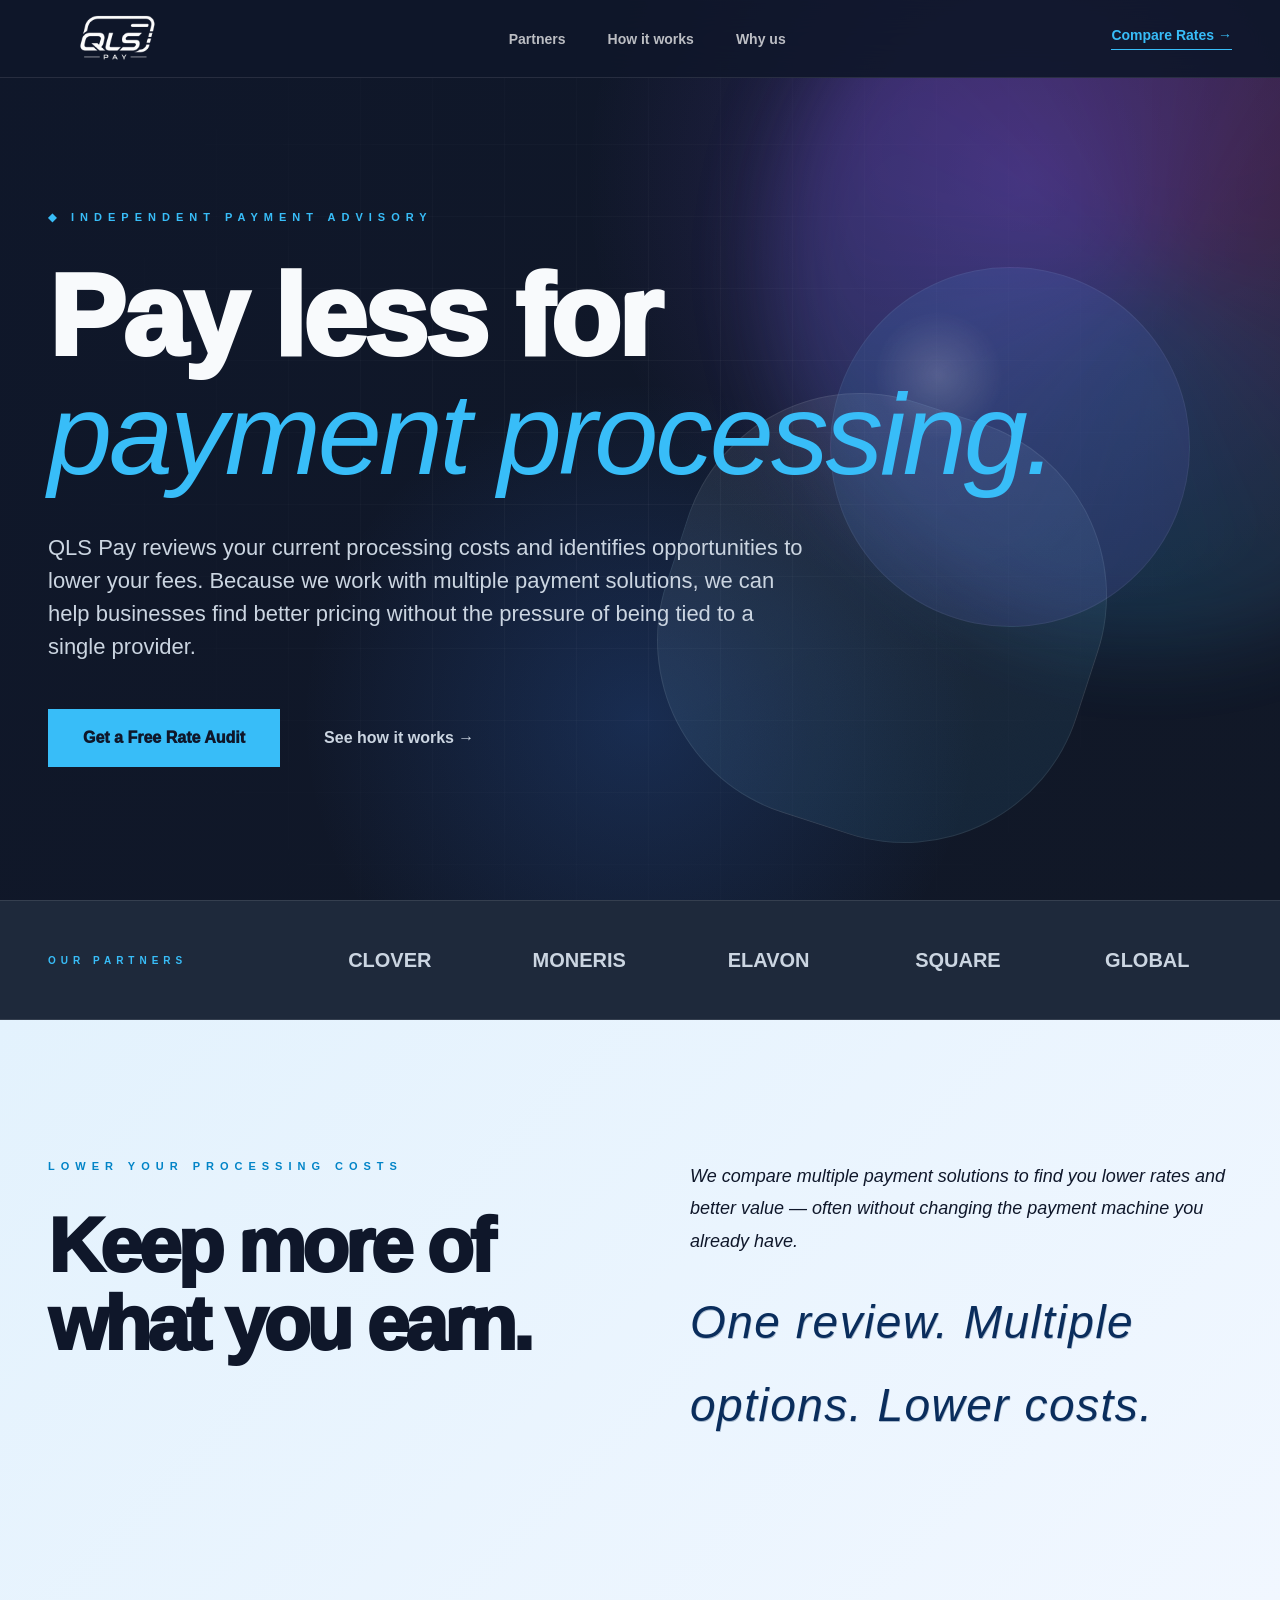
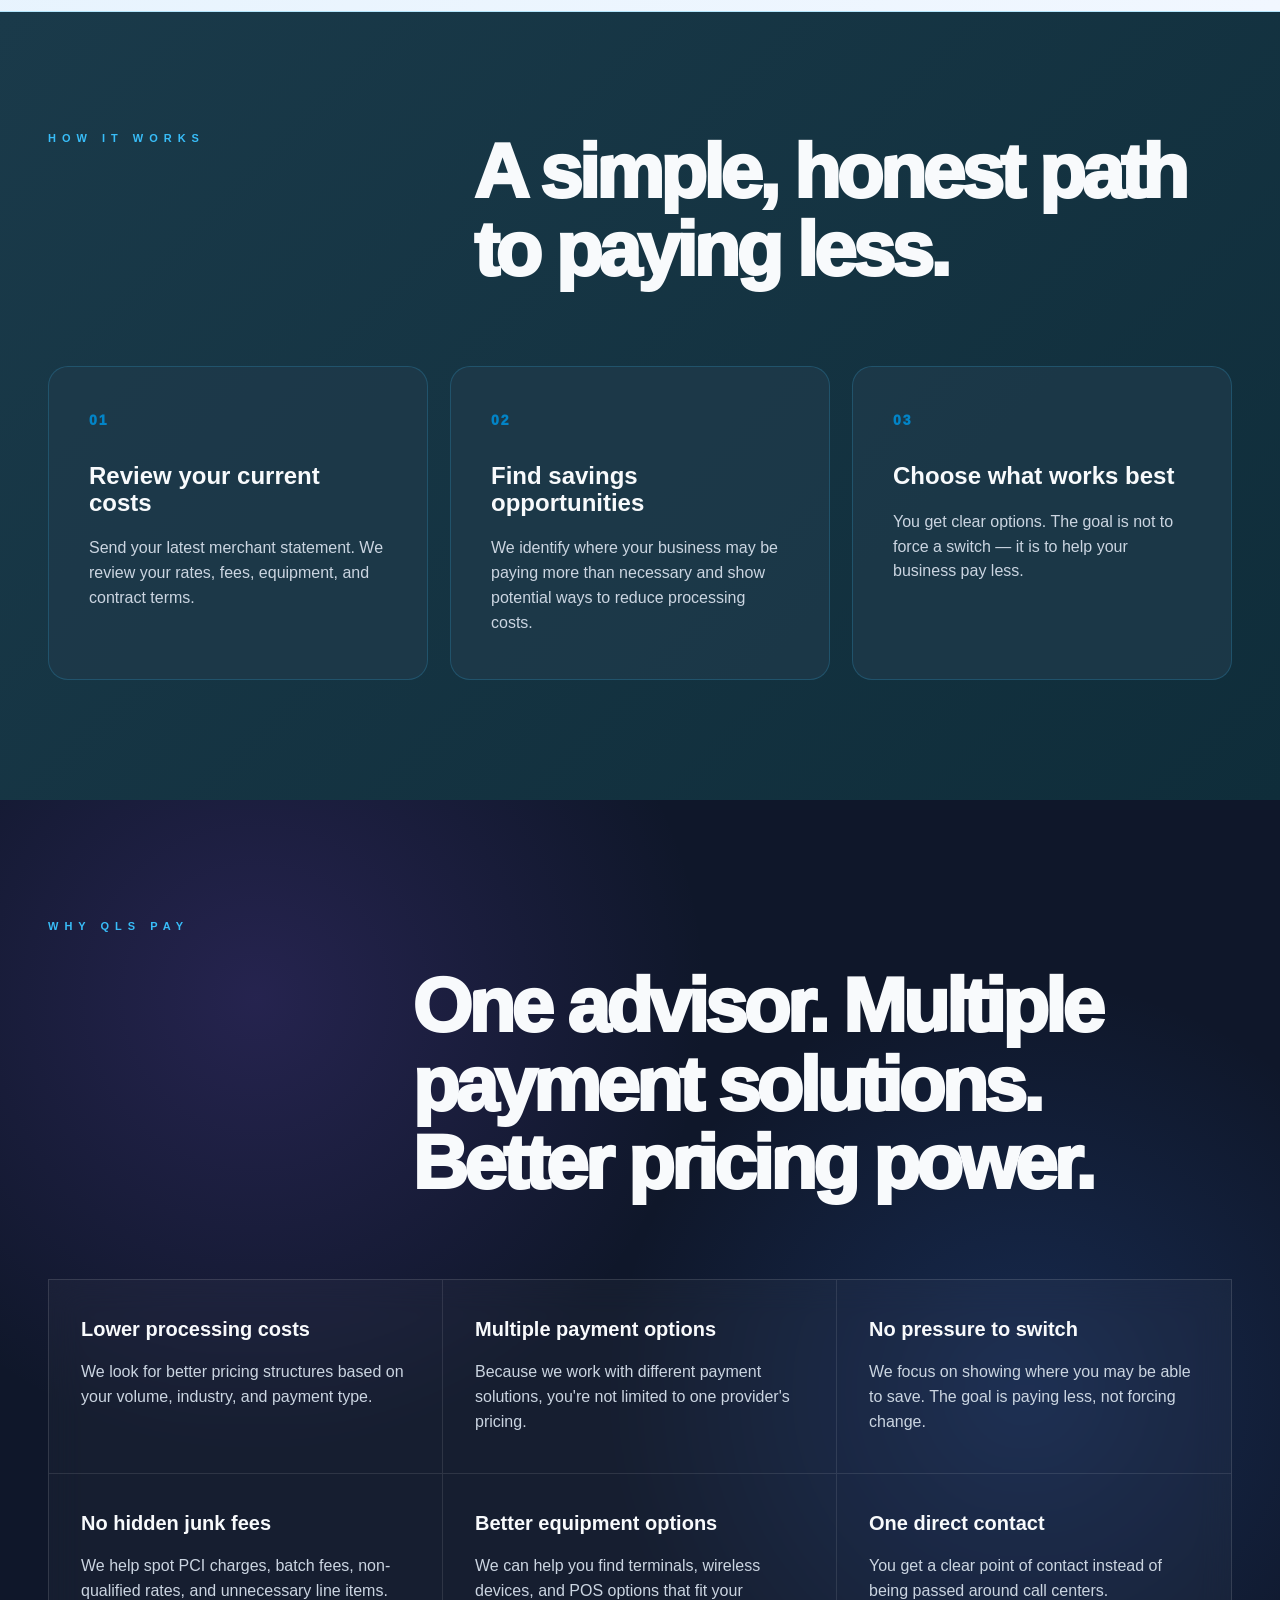
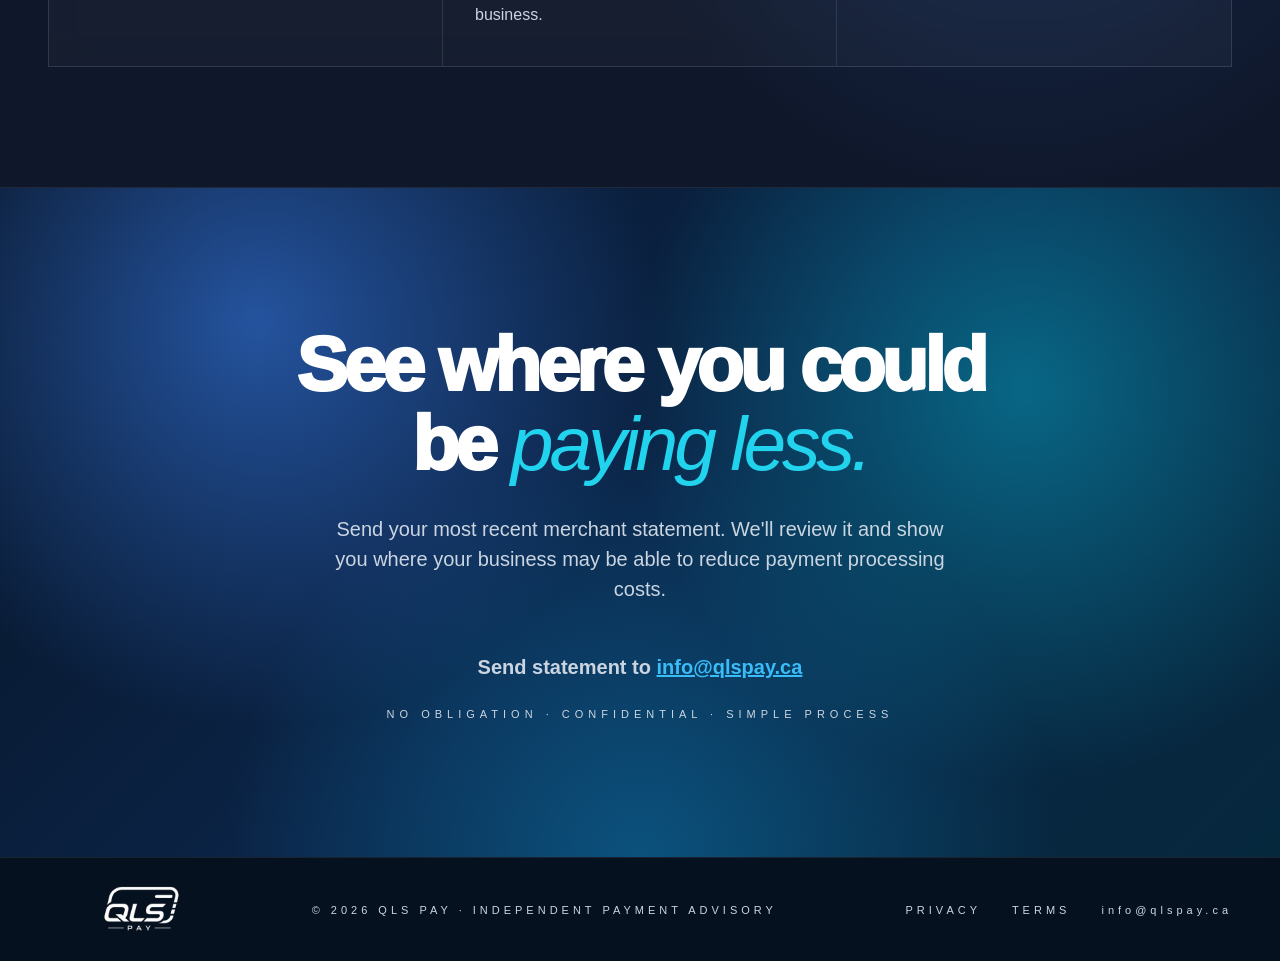
==== commit 5ed58fad: "Revert animated partner logos" ====
--- a/index.html
+++ b/index.html
@@ -47,26 +47,12 @@
 
   <section id="partners" class="compare reveal">
     <span>OUR PARTNERS</span>
-    <div class="partner" tabindex="0">
-      <b class="partnerName">CLOVER</b>
-      <span class="partnerLogo" aria-hidden="true"><img src="assets/partner-logos/clover.svg" alt=""></span>
-    </div>
-    <div class="partner" tabindex="0">
-      <b class="partnerName">MONERIS</b>
-      <span class="partnerLogo" aria-hidden="true"><img src="assets/partner-logos/moneris.svg" alt=""></span>
-    </div>
-    <div class="partner" tabindex="0">
-      <b class="partnerName">ELAVON</b>
-      <span class="partnerLogo" aria-hidden="true"><img src="assets/partner-logos/elavon.svg" alt=""></span>
-    </div>
-    <div class="partner" tabindex="0">
-      <b class="partnerName">SQUARE</b>
-      <span class="partnerLogo" aria-hidden="true"><img src="assets/partner-logos/square.svg" alt=""></span>
-    </div>
-    <div class="partner" tabindex="0">
-      <b class="partnerName">GLOBAL</b>
-      <span class="partnerLogo" aria-hidden="true"><img src="assets/partner-logos/global-payments.svg" alt=""></span>
-    </div>
+    <b>CLOVER</b>
+    <b>MONERIS</b>
+    <!--<b>NUVEI</b>-->
+    <b>ELAVON</b>
+    <b>SQUARE</b>
+    <b>GLOBAL</b>
   </section>
 
   <section class="savings reveal">
@@ -187,4 +173,4 @@
   <script src="script.js"></script>
 
 </body>
-</html>
+</html>
--- a/styles.css
+++ b/styles.css
@@ -262,14 +262,14 @@
   display: grid;
   grid-template-columns: 1.4fr repeat(5, 1fr);
   align-items: center;
-  gap: 12px;
+  gap: 20px;
   background: #1e293b;
   border-top: 1px solid rgba(255,255,255,.1);
   border-bottom: 1px solid rgba(255,255,255,.1);
   color: #f8fafc;
 }
 
-.compare > span {
+.compare span {
   color: #38bdf8;
   letter-spacing: 5px;
   font-size: 10px;
@@ -277,92 +277,17 @@
   line-height: 1.5;
 }
 
-.partner {
-  position: relative;
-  min-height: 78px;
-  display: grid;
-  place-items: center;
-  overflow: hidden;
-  border: 1px solid transparent;
-  border-radius: 18px;
-  outline: none;
-  perspective: 800px;
-  isolation: isolate;
-  transition: background .3s ease, border-color .3s ease, box-shadow .3s ease, transform .3s ease;
-}
-
-.partner::before {
-  content: "";
-  position: absolute;
-  inset: 0;
-  z-index: -1;
-  background: radial-gradient(circle at 50% 120%, rgba(56,189,248,.28), transparent 65%);
-  opacity: 0;
-  transform: scale(.7);
-  transition: opacity .4s ease, transform .4s ease;
-}
-
-.partnerName,
-.partnerLogo {
-  grid-area: 1 / 1;
-  backface-visibility: hidden;
-  transform-style: preserve-3d;
-}
-
-.partnerName {
+.compare b {
   text-align: center;
   color: #cbd5e1;
   font-weight: 800;
   font-size: 20px;
-  letter-spacing: .02em;
-  transition: opacity .25s ease, transform .55s cubic-bezier(.2,.8,.2,1);
-}
-
-.partnerLogo {
-  width: 100%;
-  display: grid;
-  place-items: center;
-  opacity: 0;
-  transform: rotateY(-180deg) scale(.5);
-  transition: opacity .25s ease, transform .65s cubic-bezier(.16,1,.3,1);
-}
-
-.partnerLogo img {
-  display: block;
-  width: min(130px, 82%);
-  max-height: 38px;
-  object-fit: contain;
-  filter: grayscale(1) brightness(0) invert(1) drop-shadow(0 0 12px rgba(255,255,255,.18));
-}
-
-.partner:hover,
-.partner:focus-visible,
-.partner:focus-within {
-  background: rgba(255,255,255,.055);
-  border-color: rgba(56,189,248,.38);
-  box-shadow: 0 12px 34px rgba(2,132,199,.18), inset 0 0 24px rgba(56,189,248,.06);
-  transform: translateY(-4px);
-}
-
-.partner:hover::before,
-.partner:focus-visible::before,
-.partner:focus-within::before {
-  opacity: 1;
-  transform: scale(1);
-}
-
-.partner:hover .partnerName,
-.partner:focus-visible .partnerName,
-.partner:focus-within .partnerName {
-  opacity: 0;
-  transform: rotateY(180deg) scale(.65);
-}
-
-.partner:hover .partnerLogo,
-.partner:focus-visible .partnerLogo,
-.partner:focus-within .partnerLogo {
-  opacity: 1;
-  transform: rotateY(360deg) scale(1);
+  transition: .25s ease;
+}
+
+.compare b:hover {
+  color: #0284c7;
+  transform: translateY(-3px);
 }
 
 /* SAVINGS */
@@ -895,17 +820,6 @@
     padding-bottom: 28px;
   }
 
-  .compare > span {
-    grid-column: 1 / -1;
-    text-align: center;
-  }
-
-  .partner:last-child {
-    grid-column: 1 / -1;
-    width: min(100%, 280px);
-    justify-self: center;
-  }
-
   .savings,
   .sectionHead,
   .steps,
@@ -938,13 +852,4 @@
     gap: 18px;
     text-align: center;
   }
-}
-
-@media (prefers-reduced-motion: reduce) {
-  .partner,
-  .partner::before,
-  .partnerName,
-  .partnerLogo {
-    transition-duration: .01ms;
-  }
-}
+}
